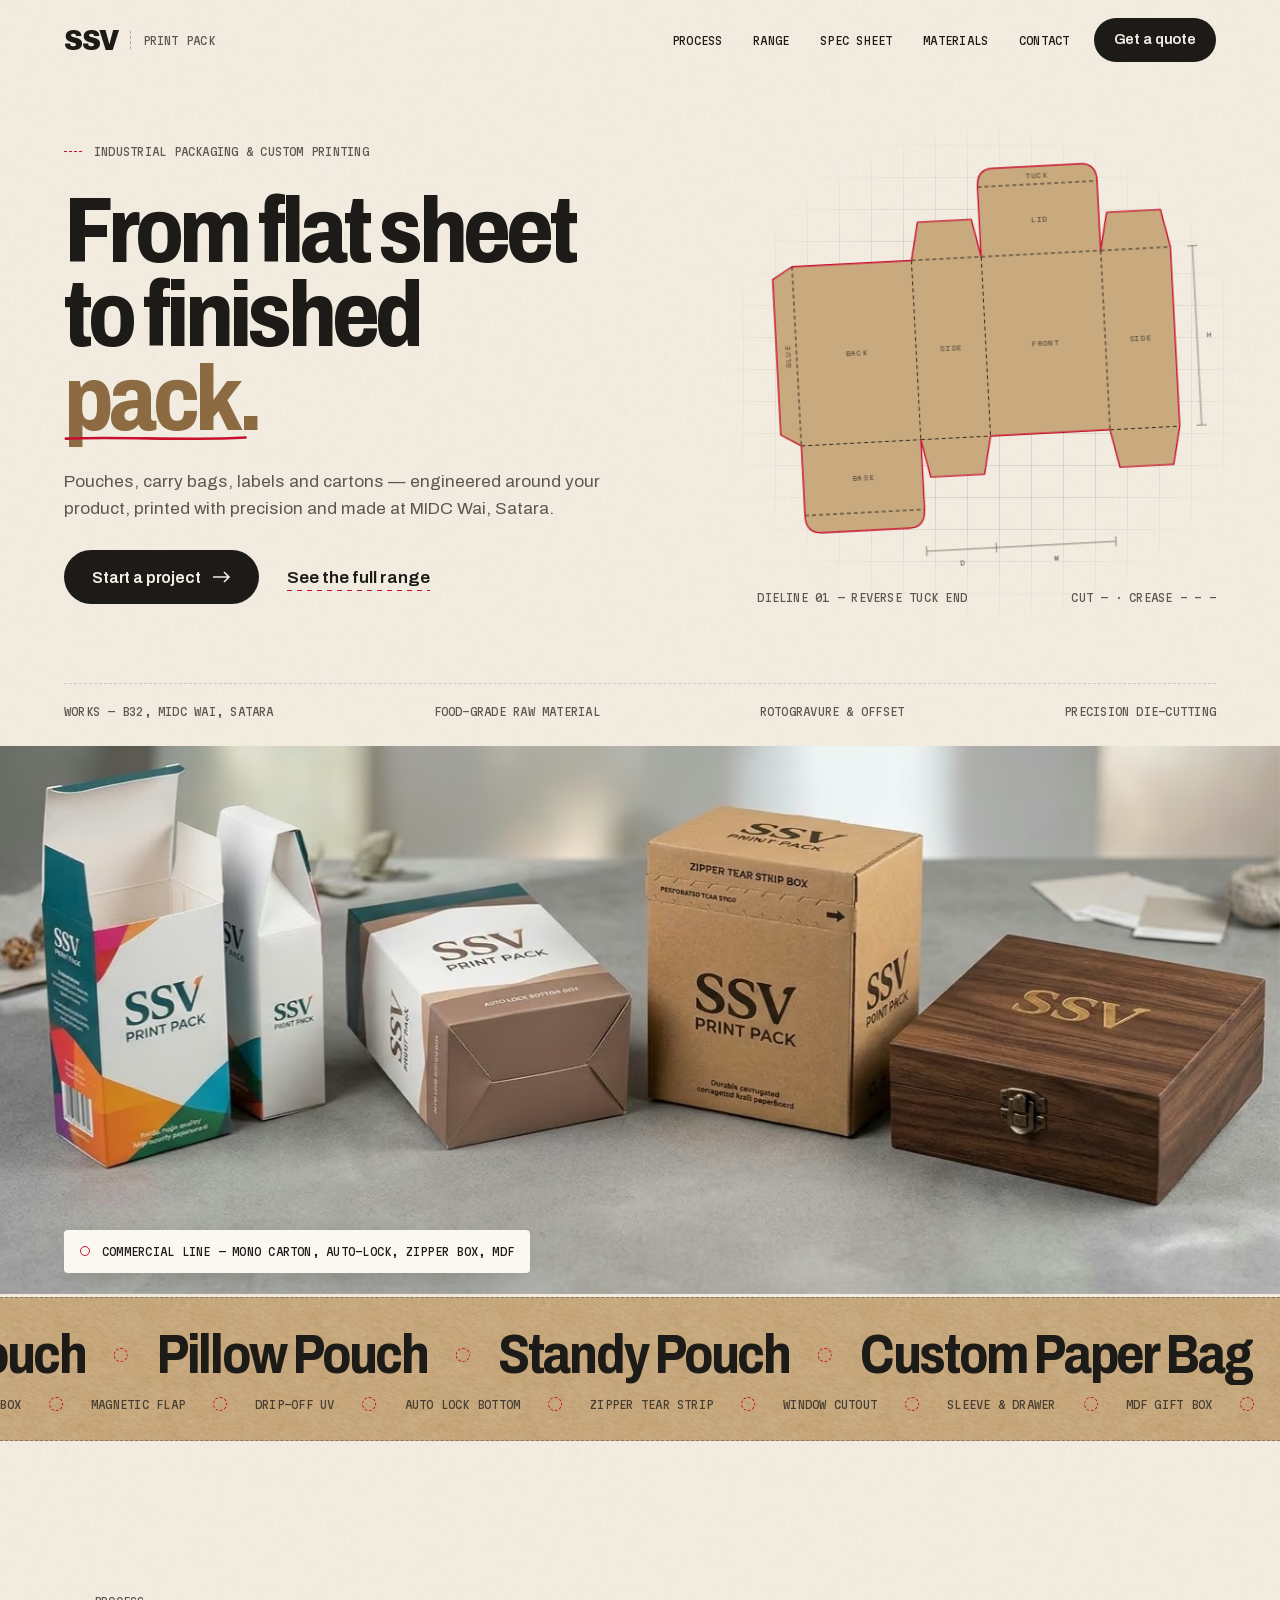
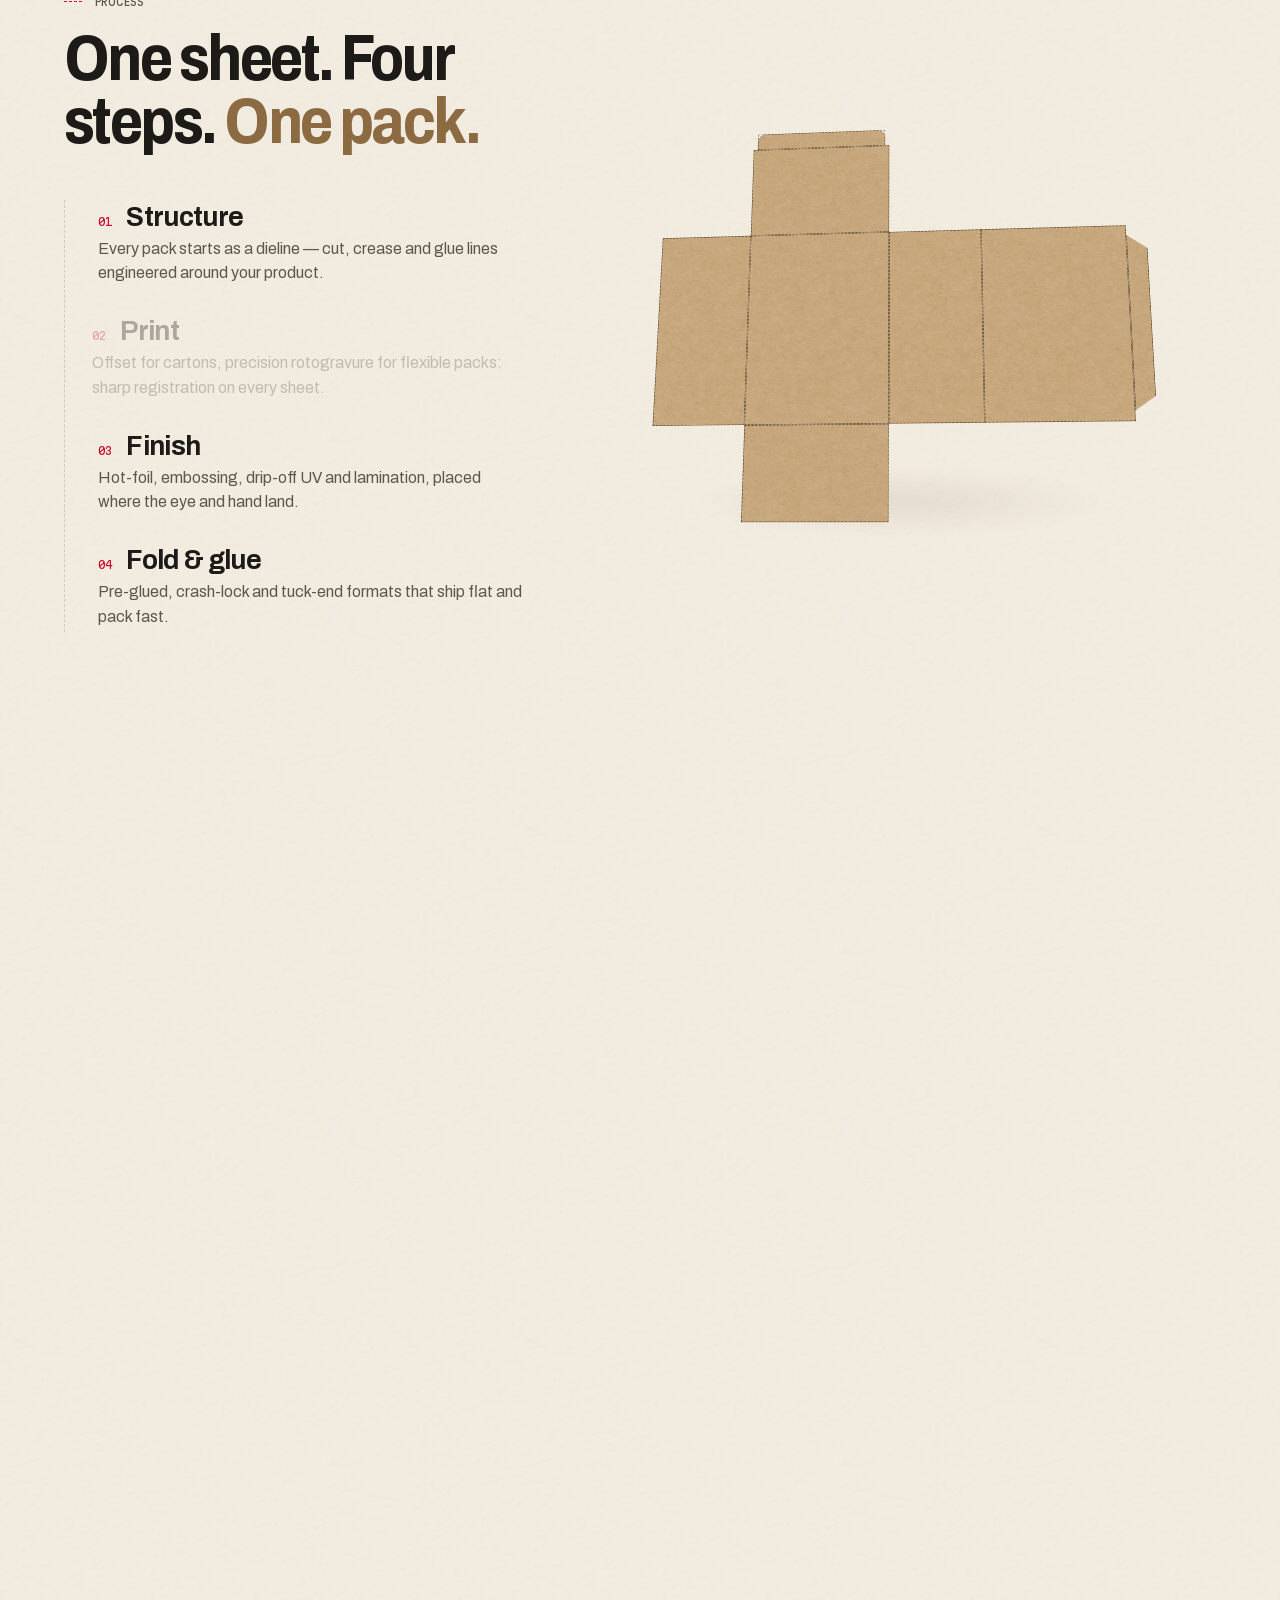
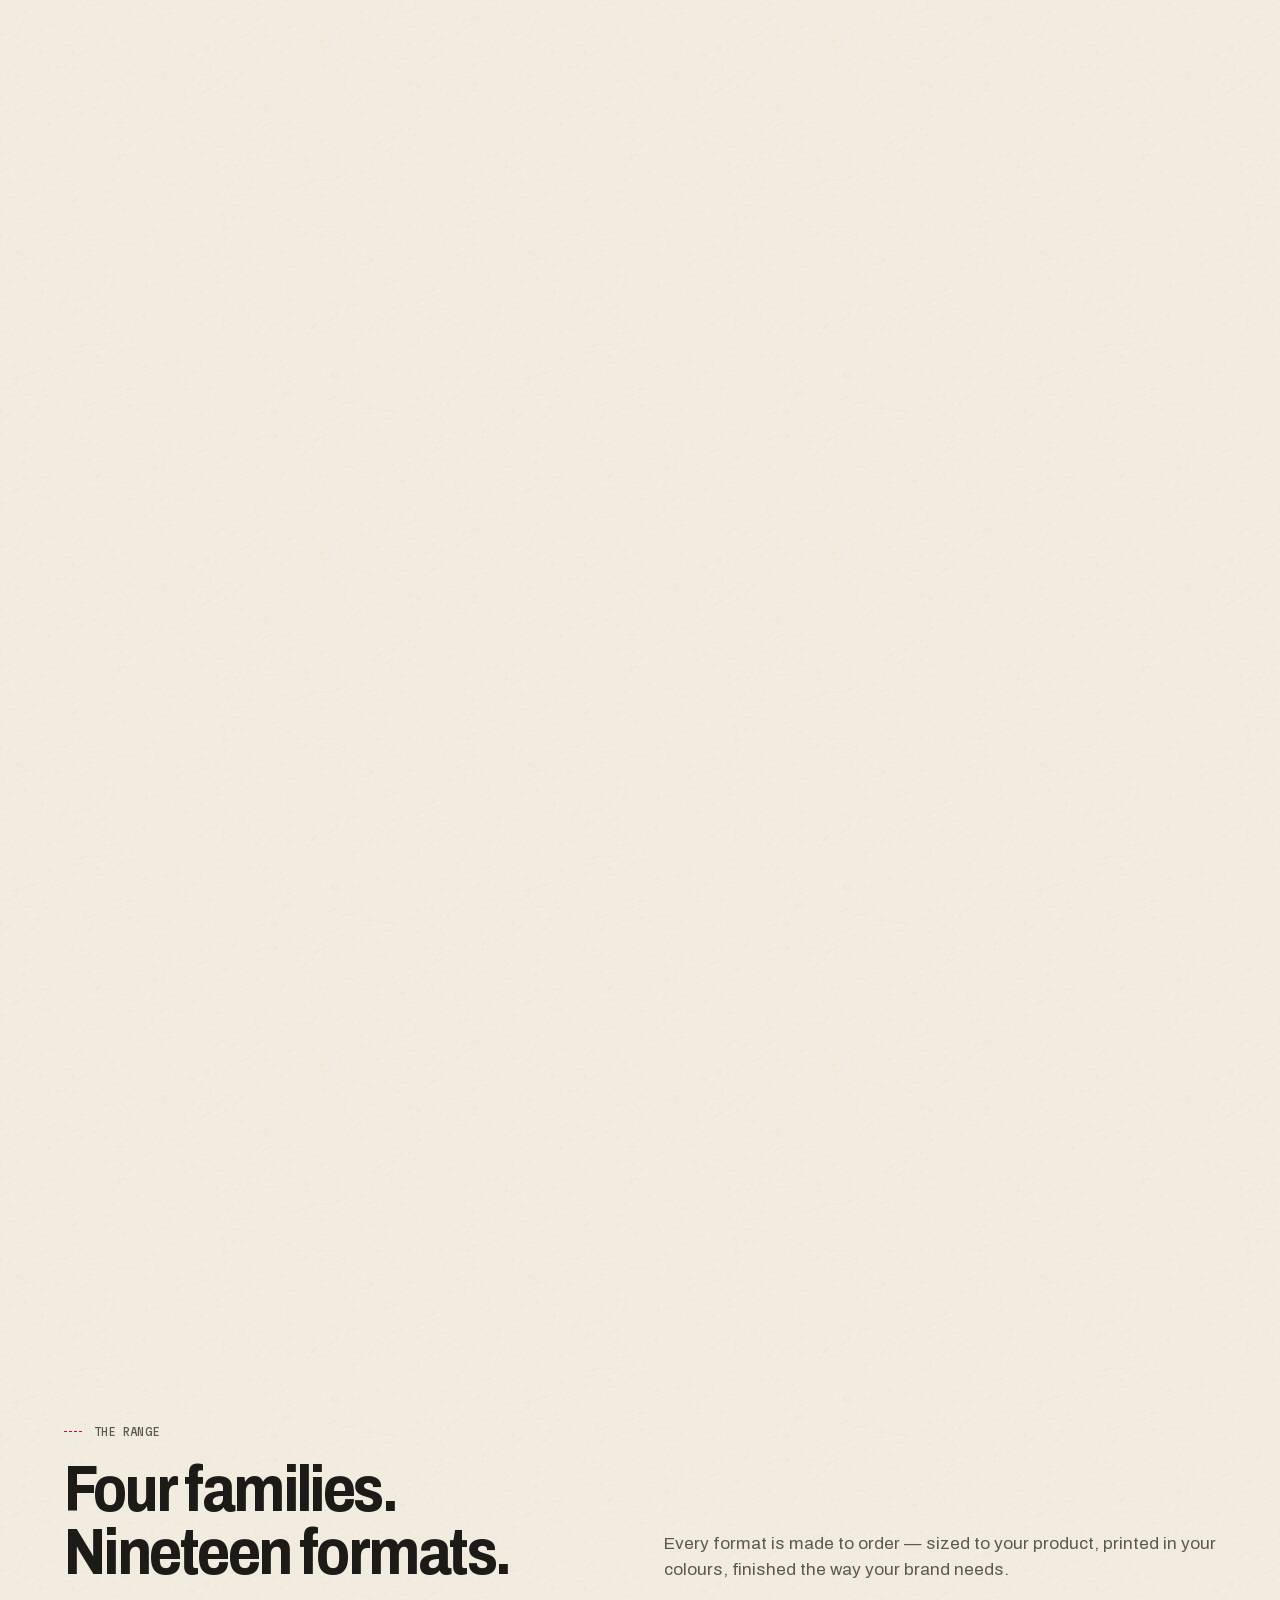
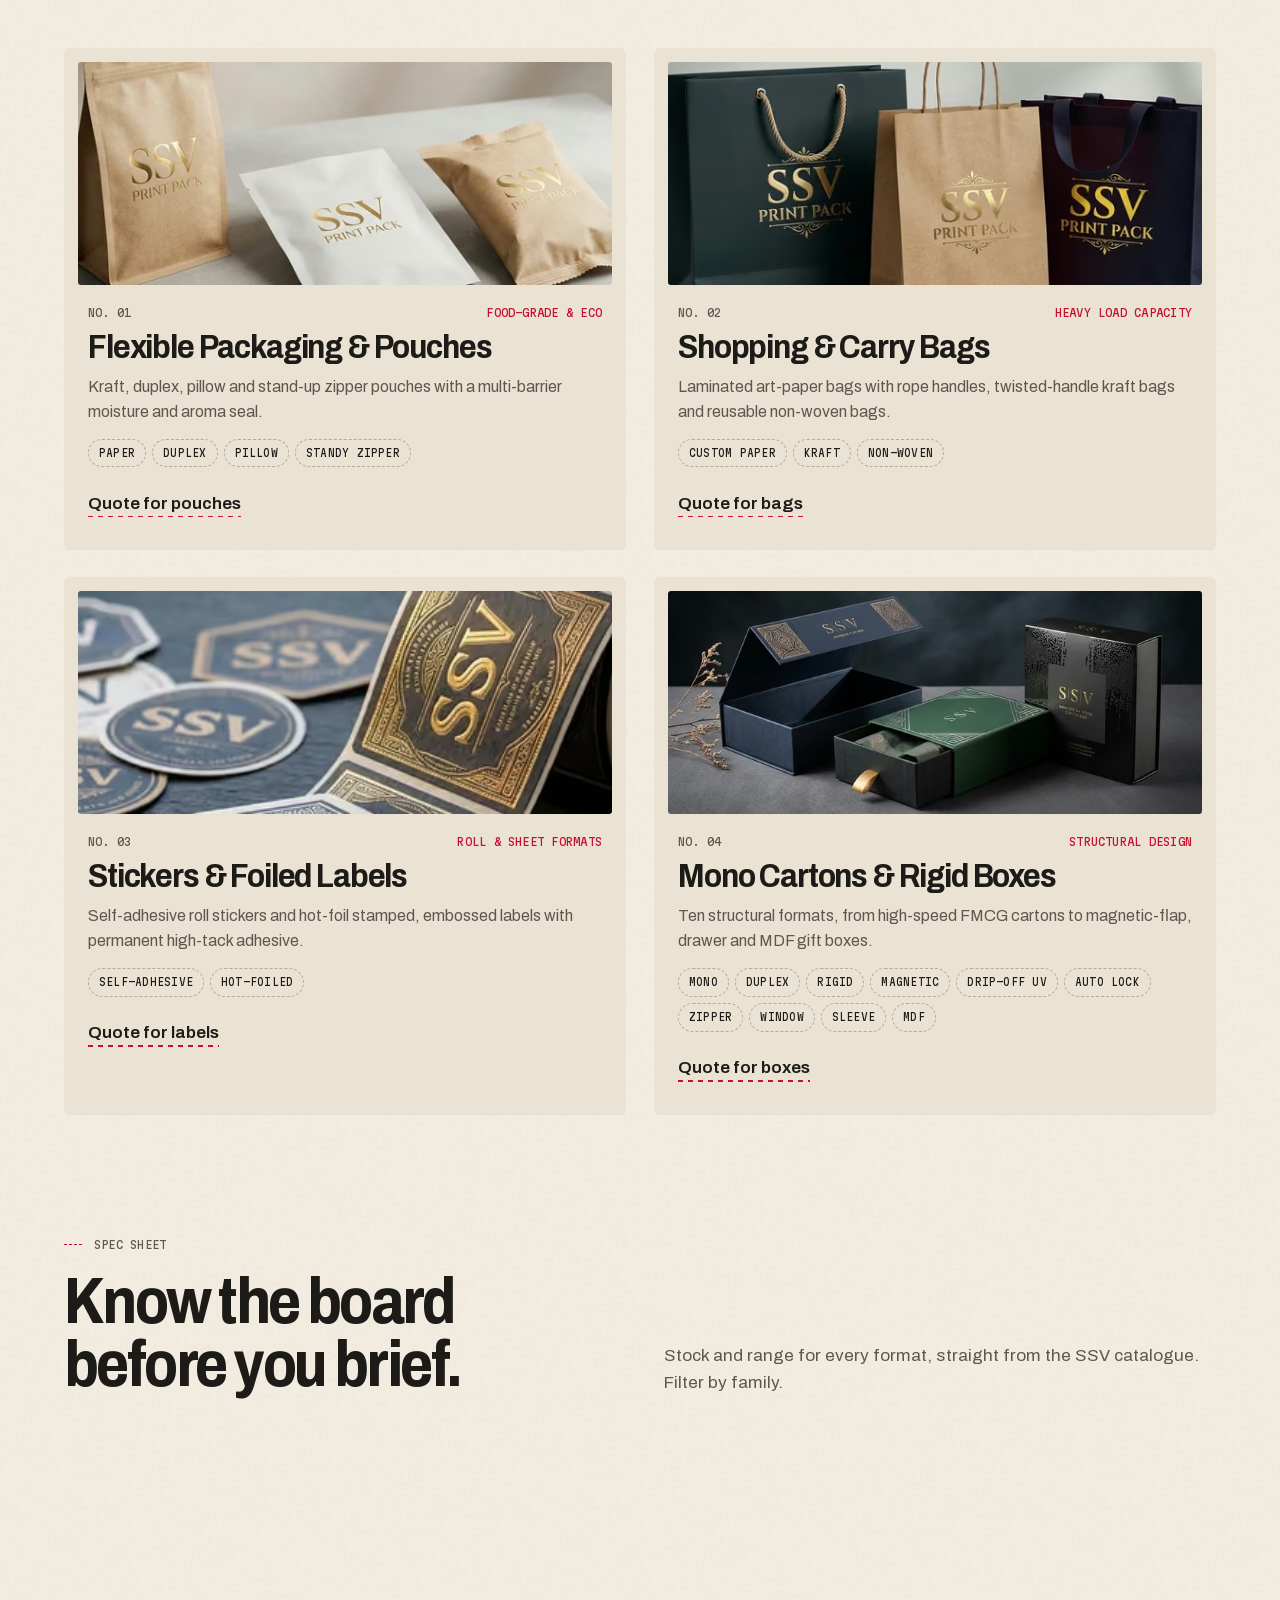
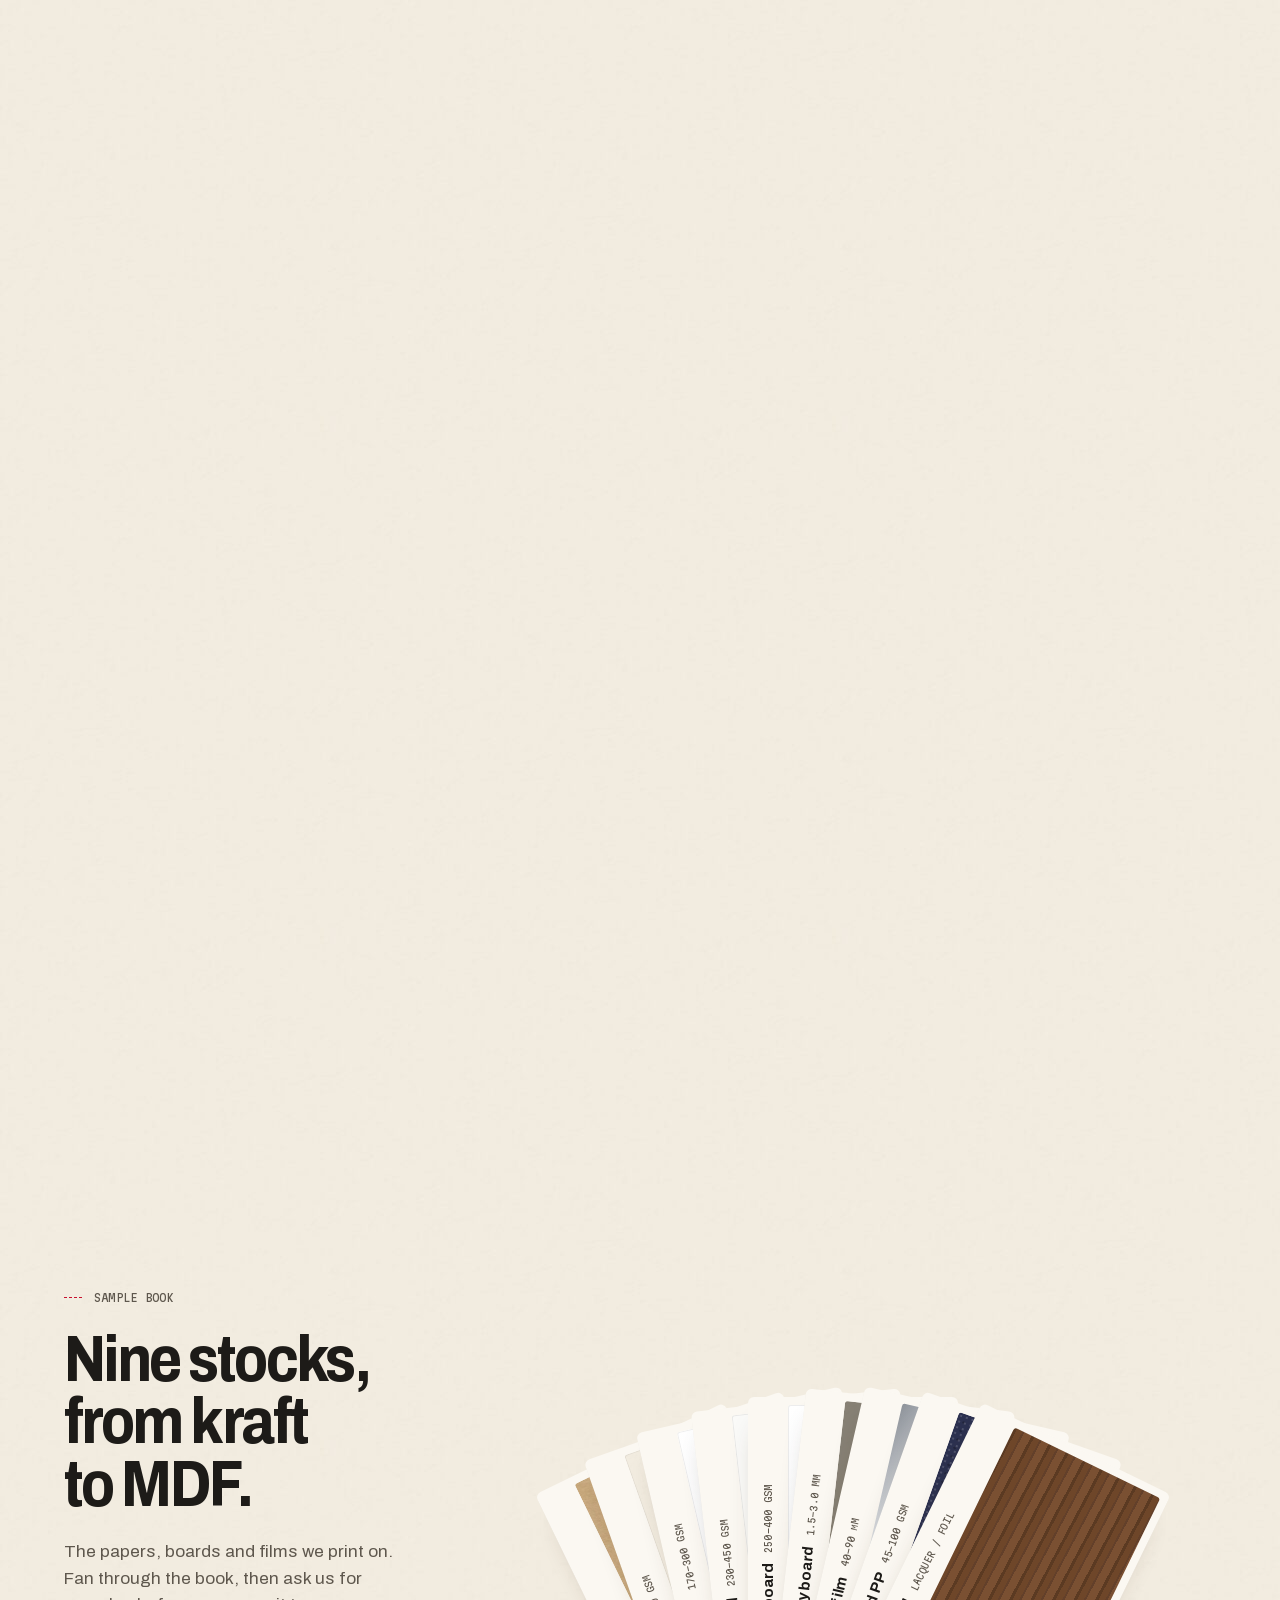
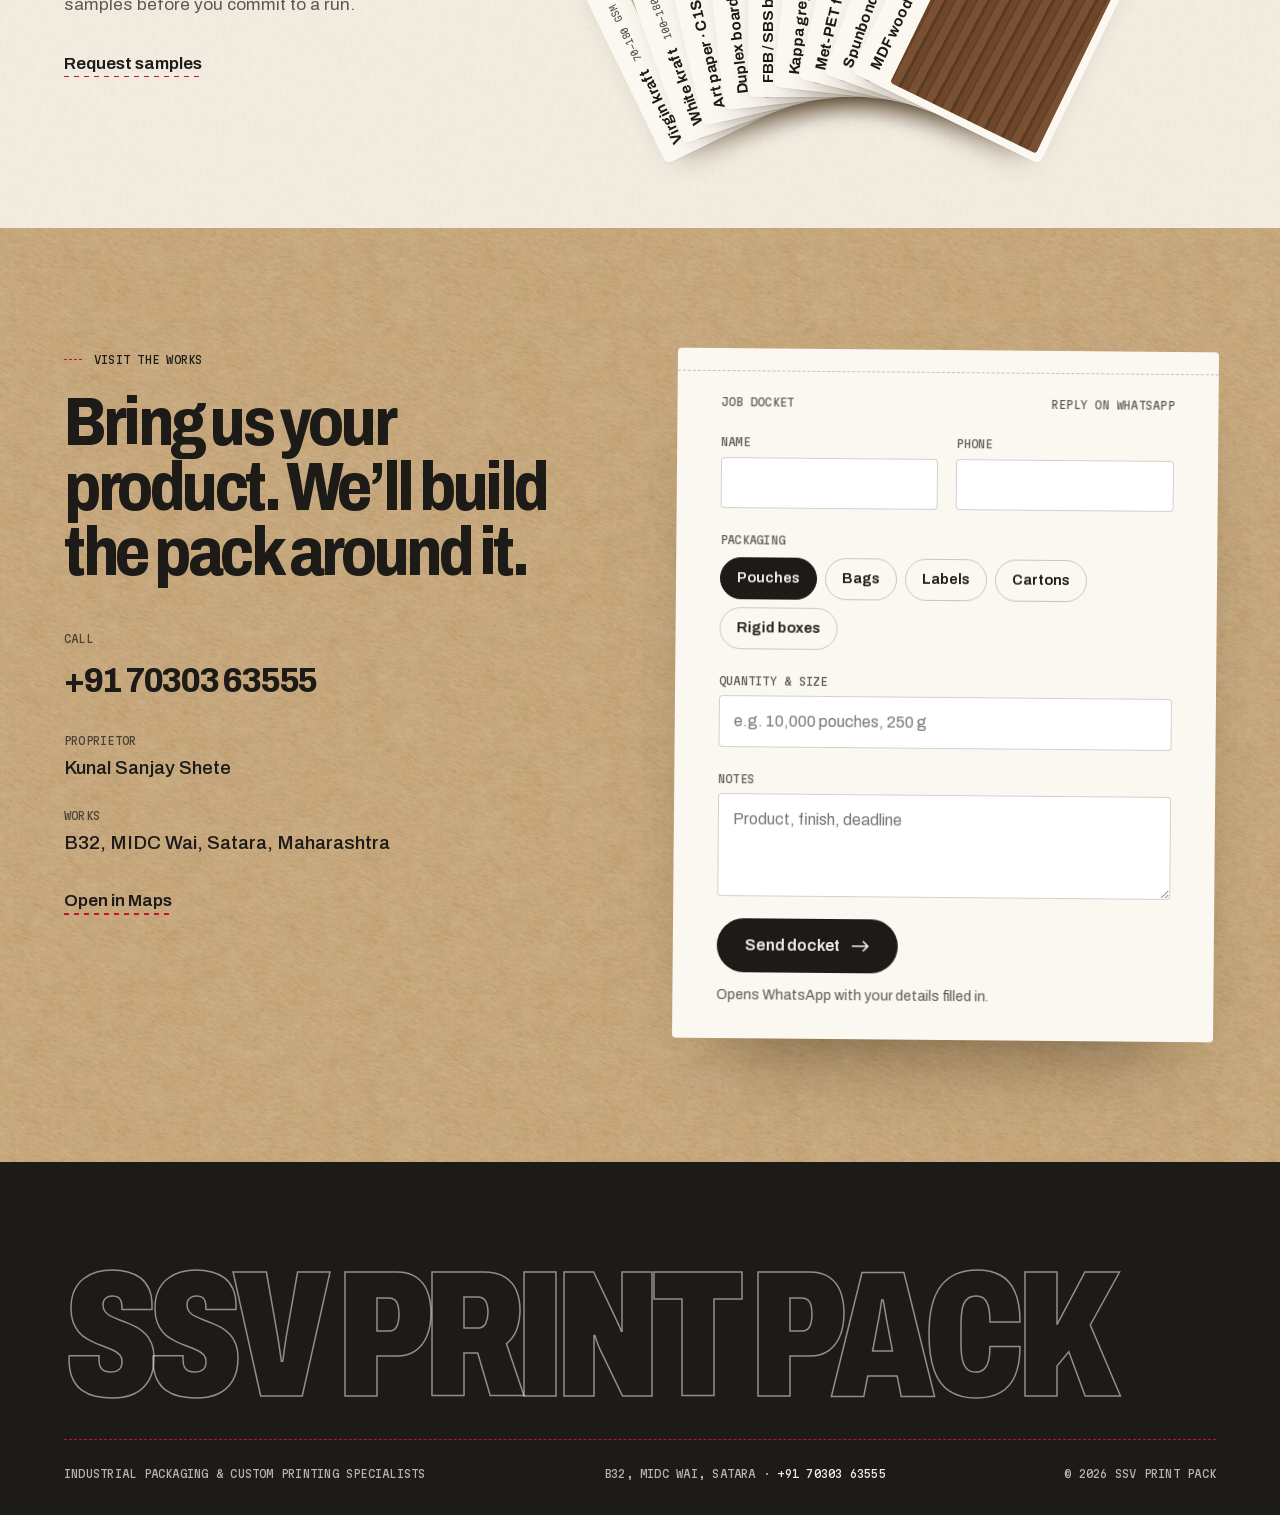
==== index.html @ 129bfc9d "Build SSV Print Pack website (Kraft & Dieline direction) Static, dependency-light marketing site for" ====
<!doctype html>
<html lang="en" class="no-js">
<head>
  <meta charset="utf-8">
  <meta name="viewport" content="width=device-width, initial-scale=1, viewport-fit=cover">
  <title>SSV Print Pack — Custom Packaging &amp; Printing, MIDC Wai, Satara</title>
  <meta name="description" content="SSV Print Pack makes food-grade pouches, carry bags, foiled labels, mono cartons and rigid gift boxes at MIDC Wai, Satara, Maharashtra. Printed, foiled and die-cut to your brand.">
  <meta name="theme-color" content="#F3EEE4">

  <meta property="og:type" content="website">
  <meta property="og:title" content="SSV Print Pack — From flat sheet to finished pack">
  <meta property="og:description" content="Pouches, carry bags, labels and cartons, engineered around your product and made at MIDC Wai, Satara.">
  <!-- Replace with an absolute URL (https://your-domain/og-image.jpg) once the site has a domain. -->
  <meta property="og:image" content="og-image.jpg">
  <meta name="twitter:card" content="summary_large_image">

  <link rel="icon" href="favicon.svg" type="image/svg+xml">
  <link rel="preload" href="assets/fonts/archivo-latin.woff2" as="font" type="font/woff2" crossorigin>
  <link rel="preload" href="assets/fonts/martian-mono-latin.woff2" as="font" type="font/woff2" crossorigin>
  <link rel="stylesheet" href="assets/css/site.css">

  <script>
    (function () {
      var h = document.documentElement;
      h.classList.remove('no-js');
      h.classList.add('js');
      if (!window.matchMedia('(prefers-reduced-motion: reduce)').matches) h.classList.add('motion');
      // Never leave the intro hidden if fonts or scripts are slow.
      setTimeout(function () { h.classList.add('is-ready'); }, 2500);
    })();
  </script>
  <script src="assets/vendor/lenis.min.js" defer></script>
  <script src="assets/js/site.js" defer></script>

  <script type="application/ld+json">
  {
    "@context": "https://schema.org",
    "@type": "LocalBusiness",
    "name": "SSV Print Pack",
    "description": "Industrial packaging and custom printing: pouches, carry bags, labels, mono cartons and rigid boxes.",
    "telephone": "+91-7030363555",
    "address": {
      "@type": "PostalAddress",
      "streetAddress": "B32, MIDC",
      "addressLocality": "Wai",
      "addressRegion": "Maharashtra",
      "addressCountry": "IN"
    },
    "image": "og-image.jpg"
  }
  </script>
</head>
<body>
  <a class="skip" href="#main">Skip to content</a>
  <div class="progress" aria-hidden="true"></div>

  <header class="head" data-head>
    <a class="brand" href="#top" aria-label="SSV Print Pack, back to top">
      <span class="brand-ssv">SSV</span>
      <span class="brand-pp mono">Print Pack</span>
    </a>
    <nav class="nav mono" aria-label="Primary">
      <a href="#process">Process</a>
      <a href="#range">Range</a>
      <a href="#specs">Spec sheet</a>
      <a href="#materials">Materials</a>
      <a href="#contact">Contact</a>
    </nav>
    <a class="btn btn-ink btn-sm head-cta" href="#contact" data-magnet>Get a quote</a>
    <button class="menu-btn" type="button" aria-expanded="false" aria-controls="menu" data-menu-toggle>
      <span class="sr-only" data-menu-label>Open menu</span><i></i><i></i>
    </button>
  </header>

  <div class="menu" id="menu" data-menu hidden>
    <nav class="menu-nav" aria-label="Mobile">
      <a href="#process"><span class="mono">01</span>Process</a>
      <a href="#range"><span class="mono">02</span>Range</a>
      <a href="#specs"><span class="mono">03</span>Spec sheet</a>
      <a href="#materials"><span class="mono">04</span>Materials</a>
      <a href="#contact"><span class="mono">05</span>Contact</a>
    </nav>
    <div class="menu-foot mono">
      <a href="tel:+917030363555">+91 70303 63555</a>
      <span>B32, MIDC Wai, Satara</span>
    </div>
  </div>

  <main id="main">
    <!-- Hero -->
    <section class="hero" id="top">
      <div class="wrap">
        <div class="hero-grid">
          <div class="hero-copy">
            <p class="eyebrow mono"><span class="type">Industrial packaging &amp; custom printing</span></p>
            <h1 class="h1">
              <span class="line"><span>From flat sheet</span></span>
              <span class="line"><span>to finished</span></span>
              <span class="line"><span class="pack">pack.<svg viewBox="0 0 100 10" preserveAspectRatio="none" aria-hidden="true" focusable="false"><path d="M1 5 C 30 3, 70 7, 99 4" vector-effect="non-scaling-stroke"></path></svg></span></span>
            </h1>
            <p class="lead intro" style="--delay: 1.05s">Pouches, carry bags, labels and cartons — engineered around your product, printed with precision and made at MIDC Wai, Satara.</p>
            <div class="hero-cta intro" style="--delay: 1.2s">
              <a class="btn btn-ink" href="#contact" data-magnet>Start a project
                <svg width="18" height="12" viewBox="0 0 18 12" fill="none" aria-hidden="true" focusable="false"><path d="M0 6h16M11 1l5 5-5 5" stroke="currentColor" stroke-width="1.6"></path></svg>
              </a>
              <a class="cut" href="#range">See the full range</a>
            </div>
          </div>

          <figure class="net-wrap" data-tilt>
            <div class="net-mat" aria-hidden="true"></div>
            <svg class="net" viewBox="-16 -16 460 430" role="img" aria-labelledby="net-title">
              <title id="net-title">Die-line of a reverse tuck-end carton: red cut lines, dashed crease lines and labelled panels</title>
              <path class="fill" d="M24 100 L4 112 L4 268 L24 280 L24 350 Q24 368 40 368 L128 368 Q144 368 144 350 L144 280 L152 318 L206 318 L214 280 L334 280 L342 318 L396 318 L404 280 L404 100 L396 62 L342 62 L334 100 L334 30 Q334 12 318 12 L230 12 Q214 12 214 30 L214 100 L206 62 L152 62 L144 100 Z"></path>
              <rect class="hit" x="24" y="100" width="120" height="180"></rect>
              <rect class="hit" x="144" y="100" width="70" height="180"></rect>
              <rect class="hit" x="214" y="100" width="120" height="180"></rect>
              <rect class="hit" x="334" y="100" width="70" height="180"></rect>
              <rect class="hit" x="214" y="30" width="120" height="70"></rect>
              <rect class="hit" x="24" y="280" width="120" height="70"></rect>
              <path class="crease" style="--delay: .95s" d="M24 100 V280 M144 100 V280 M214 100 V280 M334 100 V280"></path>
              <path class="crease" style="--delay: 1.1s" d="M24 280 H144 M144 280 H214 M334 280 H404 M144 100 H214 M214 100 H334 M334 100 H404"></path>
              <path class="crease" style="--delay: 1.25s" d="M24 350 H144 M214 30 H334"></path>
              <path class="cutl" pathLength="1" d="M24 100 L4 112 L4 268 L24 280 L24 350 Q24 368 40 368 L128 368 Q144 368 144 350 L144 280 L152 318 L206 318 L214 280 L334 280 L342 318 L396 318 L404 280 L404 100 L396 62 L342 62 L334 100 L334 30 Q334 12 318 12 L230 12 Q214 12 214 30 L214 100 L206 62 L152 62 L144 100 Z"></path>
              <g class="labels" aria-hidden="true">
                <text x="14" y="194" text-anchor="middle" transform="rotate(-90 14 190)">GLUE</text>
                <text x="84" y="193" text-anchor="middle">BACK</text>
                <text x="179" y="193" text-anchor="middle">SIDE</text>
                <text x="274" y="193" text-anchor="middle">FRONT</text>
                <text x="369" y="193" text-anchor="middle">SIDE</text>
                <text x="274" y="68" text-anchor="middle">LID</text>
                <text x="274" y="24" text-anchor="middle">TUCK</text>
                <text x="84" y="318" text-anchor="middle">BASE</text>
                <path class="dim" d="M214 392 H334 M214 387 V397 M334 387 V397 M144 392 H214 M144 387 V397 M426 100 V280 M421 100 H431 M421 280 H431"></path>
                <text class="dimt" x="274" y="408" text-anchor="middle">W</text>
                <text class="dimt" x="179" y="408" text-anchor="middle">D</text>
                <text class="dimt" x="438" y="193" text-anchor="middle">H</text>
              </g>
            </svg>
            <figcaption class="net-cap mono intro" style="--delay: 1.6s"><span>Dieline 01 — reverse tuck end</span><span>Cut — · Crease - - -</span></figcaption>
          </figure>
        </div>

        <ul class="strip mono intro" style="--delay: 1.7s" aria-label="At a glance">
          <li>Works — B32, MIDC Wai, Satara</li>
          <li>Food-grade raw material</li>
          <li>Rotogravure &amp; offset</li>
          <li>Precision die-cutting</li>
        </ul>
      </div>
    </section>

    <!-- Photo band -->
    <div class="band" data-r="sheet">
      <div class="band-par" data-par="0.1">
        <picture>
          <source type="image/avif" srcset="assets/img/commercial-800.avif 800w, assets/img/commercial-1376.avif 1376w" sizes="100vw">
          <source type="image/webp" srcset="assets/img/commercial-800.webp 800w, assets/img/commercial-1376.webp 1376w" sizes="100vw">
          <img src="assets/img/commercial-1376.jpg" srcset="assets/img/commercial-800.jpg 800w, assets/img/commercial-1376.jpg 1376w" sizes="100vw" width="1376" height="694" loading="lazy" decoding="async" alt="SSV mono cartons, an auto-lock bottom box, a zipper tear-strip mailer and a walnut-finish MDF gift box on a stone table">
        </picture>
      </div>
      <p class="band-tag mono"><i aria-hidden="true"></i>Commercial line — mono carton, auto-lock, zipper box, MDF</p>
    </div>

    <!-- Marquee -->
    <div class="marq" data-scrub aria-hidden="true">
      <div class="marq-row marq-a">
        <span>Paper Pouch</span><i></i><span>Duplex Pouch</span><i></i><span>Pillow Pouch</span><i></i><span>Standy Pouch</span><i></i><span>Custom Paper Bag</span><i></i><span>Craft Paper Bag</span><i></i><span>Non Woven Bag</span><i></i><span>Hot Foiled Sticker</span><i></i><span>Paper Pouch</span><i></i><span>Duplex Pouch</span><i></i><span>Pillow Pouch</span>
      </div>
      <div class="marq-row marq-b mono">
        <span>Mono carton</span><i></i><span>Duplex box</span><i></i><span>Rigid box</span><i></i><span>Magnetic flap</span><i></i><span>Drip-off UV</span><i></i><span>Auto lock bottom</span><i></i><span>Zipper tear strip</span><i></i><span>Window cutout</span><i></i><span>Sleeve &amp; drawer</span><i></i><span>MDF gift box</span><i></i><span>Mono carton</span><i></i><span>Duplex box</span><i></i><span>Rigid box</span><i></i><span>Magnetic flap</span><i></i><span>Drip-off UV</span>
      </div>
    </div>

    <!-- Process: scroll-to-fold -->
    <section class="fold" id="process" data-fold aria-labelledby="process-title">
      <div class="fold-stick">
        <div class="wrap fold-grid">
          <div class="fold-copy">
            <p class="eyebrow mono">Process</p>
            <h2 class="h2" id="process-title">One sheet. Four steps. <span class="kraft-text">One pack.</span></h2>
            <div class="steps-wrap">
              <div class="rail" aria-hidden="true"><i></i></div>
              <ol class="steps">
                <li class="step"><b><span class="mono">01</span>Structure</b><p>Every pack starts as a dieline — cut, crease and glue lines engineered around your product.</p></li>
                <li class="step"><b><span class="mono">02</span>Print</b><p>Offset for cartons, precision rotogravure for flexible packs: sharp registration on every sheet.</p></li>
                <li class="step"><b><span class="mono">03</span>Finish</b><p>Hot-foil, embossing, drip-off UV and lamination, placed where the eye and hand land.</p></li>
                <li class="step"><b><span class="mono">04</span>Fold &amp; glue</b><p>Pre-glued, crash-lock and tuck-end formats that ship flat and pack fast.</p></li>
              </ol>
            </div>
          </div>
          <div class="stage" aria-hidden="true">
            <div class="floor"></div>
            <div class="cam">
              <div class="face front">
                <div class="print">
                  <span class="print-ssv">SSV<em>SSV</em></span>
                  <span class="print-pp">PRINT PACK</span>
                </div>
                <div class="print-band"></div>
                <div class="face left">
                  <div class="print-side"><span>SSV PRINT PACK<br>B32 MIDC WAI</span><span>FOOD-GRADE<br>BOARD</span></div>
                </div>
                <div class="face right">
                  <div class="print-side"><span>MONO CARTON<br>FBB · 350 GSM</span><span class="bars"><i></i><i></i><i></i><i></i><i></i><i></i><i></i><i></i><i></i><i></i><i></i><i></i><i></i><i></i></span></div>
                  <div class="face back">
                    <div class="print-side print-side-back"><span>PRECISION PRINTING<br>&amp; CUSTOM PACKAGING</span><span>SATARA · MAHARASHTRA</span></div>
                    <div class="face glue"></div>
                  </div>
                </div>
                <div class="face top">
                  <div class="print"><span class="print-lid">SSV</span></div>
                  <div class="face tuck"></div>
                </div>
                <div class="face bottom"></div>
              </div>
            </div>
          </div>
        </div>
      </div>
    </section>

    <!-- Range -->
    <section class="sec" id="range" aria-labelledby="range-title">
      <div class="wrap">
        <header class="sec-head" data-r>
          <div>
            <p class="eyebrow mono">The range</p>
            <h2 class="h2" id="range-title">Four families. Nineteen formats.</h2>
          </div>
          <p class="lead">Every format is made to order — sized to your product, printed in your colours, finished the way your brand needs.</p>
        </header>

        <div class="range">
          <div data-r>
            <article class="card">
              <div class="card-img">
                <picture>
                  <source type="image/avif" srcset="assets/img/pouches-720.avif 720w, assets/img/pouches-1376.avif 1376w" sizes="(max-width: 900px) 100vw, 640px">
                  <source type="image/webp" srcset="assets/img/pouches-720.webp 720w, assets/img/pouches-1376.webp 1376w" sizes="(max-width: 900px) 100vw, 640px">
                  <img src="assets/img/pouches-720.jpg" srcset="assets/img/pouches-720.jpg 720w, assets/img/pouches-1376.jpg 1376w" sizes="(max-width: 900px) 100vw, 640px" width="1376" height="450" loading="lazy" decoding="async" alt="Kraft stand-up pouch, white flat pouch and kraft pillow pouch, each foil-stamped SSV" style="object-position: 52% 60%">
                </picture>
              </div>
              <div class="card-body">
                <span class="mono muted">No. 01</span>
                <span class="mono tag">Food-grade &amp; eco</span>
                <h3>Flexible Packaging &amp; Pouches</h3>
                <p>Kraft, duplex, pillow and stand-up zipper pouches with a multi-barrier moisture and aroma seal.</p>
                <ul class="formats mono"><li>Paper</li><li>Duplex</li><li>Pillow</li><li>Standy zipper</li></ul>
                <a class="cut card-link" href="#contact" data-family="Pouches">Quote for pouches</a>
              </div>
            </article>
          </div>
          <div data-r style="--d: .1s">
            <article class="card">
              <div class="card-img">
                <picture>
                  <source type="image/avif" srcset="assets/img/bags-720.avif 720w, assets/img/bags-1376.avif 1376w" sizes="(max-width: 900px) 100vw, 640px">
                  <source type="image/webp" srcset="assets/img/bags-720.webp 720w, assets/img/bags-1376.webp 1376w" sizes="(max-width: 900px) 100vw, 640px">
                  <img src="assets/img/bags-720.jpg" srcset="assets/img/bags-720.jpg 720w, assets/img/bags-1376.jpg 1376w" sizes="(max-width: 900px) 100vw, 640px" width="1376" height="450" loading="lazy" decoding="async" alt="Dark green rope-handle paper bag, kraft twisted-handle bag and maroon non-woven bag with gold SSV foil" style="object-position: 50% 40%">
                </picture>
              </div>
              <div class="card-body">
                <span class="mono muted">No. 02</span>
                <span class="mono tag">Heavy load capacity</span>
                <h3>Shopping &amp; Carry Bags</h3>
                <p>Laminated art-paper bags with rope handles, twisted-handle kraft bags and reusable non-woven bags.</p>
                <ul class="formats mono"><li>Custom paper</li><li>Kraft</li><li>Non-woven</li></ul>
                <a class="cut card-link" href="#contact" data-family="Bags">Quote for bags</a>
              </div>
            </article>
          </div>
          <div data-r>
            <article class="card">
              <div class="card-img">
                <picture>
                  <source type="image/avif" srcset="assets/img/labels-720.avif 720w, assets/img/labels-1376.avif 1376w" sizes="(max-width: 900px) 100vw, 640px">
                  <source type="image/webp" srcset="assets/img/labels-720.webp 720w, assets/img/labels-1376.webp 1376w" sizes="(max-width: 900px) 100vw, 640px">
                  <img src="assets/img/labels-720.jpg" srcset="assets/img/labels-720.jpg 720w, assets/img/labels-1376.jpg 1376w" sizes="(max-width: 900px) 100vw, 640px" width="1376" height="294" loading="lazy" decoding="async" alt="Navy and kraft die-cut SSV stickers beside a roll of gold hot-foiled labels" style="object-position: 58% 50%">
                </picture>
              </div>
              <div class="card-body">
                <span class="mono muted">No. 03</span>
                <span class="mono tag">Roll &amp; sheet formats</span>
                <h3>Stickers &amp; Foiled Labels</h3>
                <p>Self-adhesive roll stickers and hot-foil stamped, embossed labels with permanent high-tack adhesive.</p>
                <ul class="formats mono"><li>Self-adhesive</li><li>Hot-foiled</li></ul>
                <a class="cut card-link" href="#contact" data-family="Labels">Quote for labels</a>
              </div>
            </article>
          </div>
          <div data-r style="--d: .1s">
            <article class="card">
              <div class="card-img">
                <picture>
                  <source type="image/avif" srcset="assets/img/luxury-720.avif 720w, assets/img/luxury-1376.avif 1376w" sizes="(max-width: 900px) 100vw, 640px">
                  <source type="image/webp" srcset="assets/img/luxury-720.webp 720w, assets/img/luxury-1376.webp 1376w" sizes="(max-width: 900px) 100vw, 640px">
                  <img src="assets/img/luxury-720.jpg" srcset="assets/img/luxury-720.jpg 720w, assets/img/luxury-1376.jpg 1376w" sizes="(max-width: 900px) 100vw, 640px" width="1376" height="694" loading="lazy" decoding="async" alt="Navy magnetic-flap box, green sleeve-and-drawer box and black drip-off UV carton" style="object-position: 50% 62%">
                </picture>
              </div>
              <div class="card-body">
                <span class="mono muted">No. 04</span>
                <span class="mono tag">Structural design</span>
                <h3>Mono Cartons &amp; Rigid Boxes</h3>
                <p>Ten structural formats, from high-speed FMCG cartons to magnetic-flap, drawer and MDF gift boxes.</p>
                <ul class="formats mono"><li>Mono</li><li>Duplex</li><li>Rigid</li><li>Magnetic</li><li>Drip-off UV</li><li>Auto lock</li><li>Zipper</li><li>Window</li><li>Sleeve</li><li>MDF</li></ul>
                <a class="cut card-link" href="#contact" data-family="Cartons">Quote for boxes</a>
              </div>
            </article>
          </div>
        </div>
      </div>
    </section>

    <!-- Spec sheet -->
    <section class="sec sec-tight" id="specs" aria-labelledby="specs-title">
      <div class="wrap">
        <header class="sec-head" data-r>
          <div>
            <p class="eyebrow mono">Spec sheet</p>
            <h2 class="h2" id="specs-title">Know the board before you brief.</h2>
          </div>
          <p class="lead">Stock and range for every format, straight from the SSV catalogue. Filter by family.</p>
        </header>

        <div class="sheet" data-r="sheet">
          <div class="filters" role="group" aria-label="Filter by product family">
            <button class="filter" type="button" data-filter="all" aria-pressed="true">All<span class="mono">19</span></button>
            <button class="filter" type="button" data-filter="pouches" aria-pressed="false">Pouches<span class="mono">4</span></button>
            <button class="filter" type="button" data-filter="bags" aria-pressed="false">Bags<span class="mono">3</span></button>
            <button class="filter" type="button" data-filter="labels" aria-pressed="false">Labels<span class="mono">2</span></button>
            <button class="filter" type="button" data-filter="boxes" aria-pressed="false">Boxes<span class="mono">10</span></button>
          </div>
          <p class="sr-only" aria-live="polite" data-filter-status></p>
          <div class="table-wrap">
            <table class="spec" data-spec>
              <caption class="sr-only">SSV Print Pack formats with stock and range</caption>
              <thead class="mono">
                <tr><th scope="col">No.</th><th scope="col">Product</th><th scope="col" class="col-stock">Stock</th><th scope="col">Range</th><th scope="col" class="col-tag">Note</th></tr>
              </thead>
              <tbody>
                <tr data-fam="pouches"><td class="no mono">01</td><th scope="row">Paper Pouch</th><td class="col-stock">Kraft / virgin paper</td><td class="rg mono">70–120 GSM</td><td class="col-tag"><span class="tg mono">Eco kraft</span></td></tr>
                <tr data-fam="pouches"><td class="no mono">02</td><th scope="row">Duplex Paper Pouch</th><td class="col-stock">Duplex board + poly film</td><td class="rg mono">230–350 GSM</td><td class="col-tag"><span class="tg mono">Rigid wall</span></td></tr>
                <tr data-fam="pouches"><td class="no mono">03</td><th scope="row">Pillow Pouch</th><td class="col-stock">Multi-layer Met-PET foil</td><td class="rg mono">40–90 µm</td><td class="col-tag"><span class="tg mono">High-speed</span></td></tr>
                <tr data-fam="pouches"><td class="no mono">04</td><th scope="row">Standy Pouch</th><td class="col-stock">Gusset base, reclosable zip</td><td class="rg mono">Zip lock</td><td class="col-tag"><span class="tg mono">Hermetic</span></td></tr>
                <tr data-fam="bags"><td class="no mono">05</td><th scope="row">Custom Paper Bag</th><td class="col-stock">Art paper / C1S board</td><td class="rg mono">170–300 GSM</td><td class="col-tag"><span class="tg mono">Luxury retail</span></td></tr>
                <tr data-fam="bags"><td class="no mono">06</td><th scope="row">Craft Paper Bag</th><td class="col-stock">Virgin brown / white kraft</td><td class="rg mono">100–180 GSM</td><td class="col-tag"><span class="tg mono">Biodegradable</span></td></tr>
                <tr data-fam="bags"><td class="no mono">07</td><th scope="row">Non Woven Bag</th><td class="col-stock">Spunbond polypropylene</td><td class="rg mono">45–100 GSM</td><td class="col-tag"><span class="tg mono">Reusable</span></td></tr>
                <tr data-fam="labels"><td class="no mono">08</td><th scope="row">Self-Adhesive Stickers</th><td class="col-stock">Chromo / vinyl / clear BOPP</td><td class="rg mono">Roll &amp; sheet</td><td class="col-tag"><span class="tg mono">Waterproof</span></td></tr>
                <tr data-fam="labels"><td class="no mono">09</td><th scope="row">Hot Foiled Sticker</th><td class="col-stock">Metallic hot-foil + embossing</td><td class="rg mono">Roll &amp; sheet</td><td class="col-tag"><span class="tg mono">Metallic</span></td></tr>
                <tr data-fam="boxes"><td class="no mono">10</td><th scope="row">Mono Carton Box</th><td class="col-stock">Virgin FBB / SBS board</td><td class="rg mono">250–400 GSM</td><td class="col-tag"><span class="tg mono">High-end FMCG</span></td></tr>
                <tr data-fam="boxes"><td class="no mono">11</td><th scope="row">Duplex Box</th><td class="col-stock">Duplex grey / white back</td><td class="rg mono">230–450 GSM</td><td class="col-tag"><span class="tg mono">Cost-effective</span></td></tr>
                <tr data-fam="boxes"><td class="no mono">12</td><th scope="row">Rigid Box</th><td class="col-stock">Kappa grey board core</td><td class="rg mono">1.5–3.0 mm</td><td class="col-tag"><span class="tg mono">Premium gift</span></td></tr>
                <tr data-fam="boxes"><td class="no mono">13</td><th scope="row">Magnetic Flap Box</th><td class="col-stock">Hidden neodymium lock</td><td class="rg mono">Book-style</td><td class="col-tag"><span class="tg mono">Hidden magnet</span></td></tr>
                <tr data-fam="boxes"><td class="no mono">14</td><th scope="row">Drip-Off UV Box</th><td class="col-stock">Inline drip-off / hybrid UV</td><td class="rg mono">Single run</td><td class="col-tag"><span class="tg mono">Dual texture</span></td></tr>
                <tr data-fam="boxes"><td class="no mono">15</td><th scope="row">Auto Lock Bottom Box</th><td class="col-stock">Pre-glued fold-flat</td><td class="rg mono">Crash lock</td><td class="col-tag"><span class="tg mono">Fast packing</span></td></tr>
                <tr data-fam="boxes"><td class="no mono">16</td><th scope="row">Zipper Box</th><td class="col-stock">Corrugated E/F flute + tear-tape</td><td class="rg mono">Mailer</td><td class="col-tag"><span class="tg mono">Tamper-proof</span></td></tr>
                <tr data-fam="boxes"><td class="no mono">17</td><th scope="row">Window Cutout Box</th><td class="col-stock">Clear PET / PVC window patch</td><td class="rg mono">Food-grade</td><td class="col-tag"><span class="tg mono">Display</span></td></tr>
                <tr data-fam="boxes"><td class="no mono">18</td><th scope="row">Sleeve &amp; Drawer Box</th><td class="col-stock">Sliding tray + foam insert</td><td class="rg mono">Ribbon pull</td><td class="col-tag"><span class="tg mono">Matchbox</span></td></tr>
                <tr data-fam="boxes"><td class="no mono">19</td><th scope="row">MDF Gift Box</th><td class="col-stock">MDF wood, lacquer / foil</td><td class="rg mono">Brass lock</td><td class="col-tag"><span class="tg mono">Heritage</span></td></tr>
              </tbody>
            </table>
          </div>
        </div>
      </div>
    </section>

    <!-- Sample book -->
    <section class="sec sec-tight" id="materials" aria-labelledby="materials-title">
      <div class="wrap book-grid">
        <div class="book-copy" data-r>
          <p class="eyebrow mono">Sample book</p>
          <h2 class="h2" id="materials-title">Nine stocks, from kraft to MDF.</h2>
          <p class="lead">The papers, boards and films we print on. Fan through the book, then ask us for samples before you commit to a run.</p>
          <a class="cut" href="#contact">Request samples</a>
        </div>
        <div class="fan" data-r data-fan>
          <div class="sw" style="--i: 0"><div class="sw-face m-kraft"></div><div class="sw-meta"><b>Virgin kraft</b><span class="mono">70–180 GSM</span></div></div>
          <div class="sw" style="--i: 1"><div class="sw-face m-white"></div><div class="sw-meta"><b>White kraft</b><span class="mono">100–180 GSM</span></div></div>
          <div class="sw" style="--i: 2"><div class="sw-face m-art"></div><div class="sw-meta"><b>Art paper · C1S</b><span class="mono">170–300 GSM</span></div></div>
          <div class="sw" style="--i: 3"><div class="sw-face m-duplex"></div><div class="sw-meta"><b>Duplex board</b><span class="mono">230–450 GSM</span></div></div>
          <div class="sw" style="--i: 4"><div class="sw-face m-fbb"></div><div class="sw-meta"><b>FBB / SBS board</b><span class="mono">250–400 GSM</span></div></div>
          <div class="sw" style="--i: 5"><div class="sw-face m-grey"></div><div class="sw-meta"><b>Kappa grey board</b><span class="mono">1.5–3.0 mm</span></div></div>
          <div class="sw" style="--i: 6"><div class="sw-face m-met"></div><div class="sw-meta"><b>Met-PET film</b><span class="mono">40–90 µm</span></div></div>
          <div class="sw" style="--i: 7"><div class="sw-face m-pp"></div><div class="sw-meta"><b>Spunbond PP</b><span class="mono">45–100 GSM</span></div></div>
          <div class="sw" style="--i: 8"><div class="sw-face m-mdf"></div><div class="sw-meta"><b>MDF wood</b><span class="mono">Lacquer / foil</span></div></div>
        </div>
      </div>
    </section>

    <!-- Contact -->
    <section class="sec contact" id="contact" aria-labelledby="contact-title">
      <div class="wrap contact-grid">
        <div class="contact-copy" data-r>
          <p class="eyebrow mono eyebrow-ink">Visit the works</p>
          <h2 class="contact-h" id="contact-title">Bring us your product. We’ll build the pack around it.</h2>
          <dl class="details">
            <div><dt class="mono">Call</dt><dd><a class="tel" href="tel:+917030363555">+91 70303 63555</a></dd></div>
            <div><dt class="mono">Proprietor</dt><dd>Kunal Sanjay Shete</dd></div>
            <div><dt class="mono">Works</dt><dd>B32, MIDC Wai, Satara, Maharashtra</dd></div>
          </dl>
          <a class="cut" href="https://maps.google.com/?q=MIDC+Wai+Satara+Maharashtra" target="_blank" rel="noopener">Open in Maps</a>
        </div>

        <form class="docket" data-r style="--d: .12s" data-quote novalidate aria-labelledby="docket-title">
          <div class="docket-head mono"><span id="docket-title">Job docket</span><span>Reply on WhatsApp</span></div>
          <div class="row2">
            <div class="field"><label class="mono" for="q-name">Name</label><input id="q-name" name="name" type="text" autocomplete="name" required></div>
            <div class="field"><label class="mono" for="q-phone">Phone</label><input id="q-phone" name="phone" type="tel" autocomplete="tel" inputmode="tel" required></div>
          </div>
          <fieldset class="field">
            <legend class="mono">Packaging</legend>
            <div class="radios">
              <label class="radio"><input type="radio" name="family" value="Pouches" checked>Pouches</label>
              <label class="radio"><input type="radio" name="family" value="Bags">Bags</label>
              <label class="radio"><input type="radio" name="family" value="Labels">Labels</label>
              <label class="radio"><input type="radio" name="family" value="Cartons">Cartons</label>
              <label class="radio"><input type="radio" name="family" value="Rigid boxes">Rigid boxes</label>
            </div>
          </fieldset>
          <div class="field"><label class="mono" for="q-qty">Quantity &amp; size</label><input id="q-qty" name="quantity" type="text" placeholder="e.g. 10,000 pouches, 250 g"></div>
          <div class="field"><label class="mono" for="q-notes">Notes</label><textarea id="q-notes" name="notes" rows="3" placeholder="Product, finish, deadline" data-lenis-prevent></textarea></div>
          <div class="docket-foot">
            <button class="btn btn-ink" type="submit" data-magnet>Send docket
              <svg width="18" height="12" viewBox="0 0 18 12" fill="none" aria-hidden="true" focusable="false"><path d="M0 6h16M11 1l5 5-5 5" stroke="currentColor" stroke-width="1.6"></path></svg>
            </button>
            <p class="form-note" data-form-note aria-live="polite">Opens WhatsApp with your details filled in.</p>
          </div>
        </form>
      </div>
    </section>
  </main>

  <footer class="foot">
    <p class="foot-mark" aria-label="SSV Print Pack">SSV PRINT PACK</p>
    <div class="foot-cut" aria-hidden="true"></div>
    <div class="foot-meta mono">
      <span>Industrial packaging &amp; custom printing specialists</span>
      <span>B32, MIDC Wai, Satara · <a href="tel:+917030363555">+91 70303 63555</a></span>
      <span>© <span data-year>2026</span> SSV Print Pack</span>
    </div>
  </footer>
</body>
</html>
---- assets/css/site.css ----
/* =========================================================================
   SSV Print Pack — site styles
   Direction: Kraft & Dieline, set in Archivo + Martian Mono.

   Motion is opt-in, layered by classes on <html>:
     .js        JavaScript is running
     .motion    …and the visitor has not asked for reduced motion
     .is-ready  fonts are in; the hero intro may play
     .io        scroll reveals are armed (set by site.js)
     .pin       the pinned "fold" scene is armed (set by site.js)
   Without them, every element renders in its finished state.
   ========================================================================= */

/* ---------- fonts (self-hosted, variable) ---------- */
@font-face {
  font-family: 'Archivo';
  font-style: normal;
  font-weight: 100 900;
  font-stretch: 62% 125%;
  font-display: swap;
  src: url(../fonts/archivo-latin-ext.woff2) format('woff2');
  unicode-range: U+0100-02BA, U+02BD-02C5, U+02C7-02CC, U+02CE-02D7, U+02DD-02FF, U+0304, U+0308, U+0329, U+1D00-1DBF, U+1E00-1E9F, U+1EF2-1EFF, U+2020, U+20A0-20AB, U+20AD-20C4, U+2113, U+2C60-2C7F, U+A720-A7FF;
}
@font-face {
  font-family: 'Archivo';
  font-style: normal;
  font-weight: 100 900;
  font-stretch: 62% 125%;
  font-display: swap;
  src: url(../fonts/archivo-latin.woff2) format('woff2');
  unicode-range: U+0000-00FF, U+0131, U+0152-0153, U+02BB-02BC, U+02C6, U+02DA, U+02DC, U+0304, U+0308, U+0329, U+2000-206F, U+20AC, U+2122, U+2191, U+2193, U+2212, U+2215, U+FEFF, U+FFFD;
}
@font-face {
  font-family: 'Martian Mono';
  font-style: normal;
  font-weight: 100 800;
  font-stretch: 75% 112.5%;
  font-display: swap;
  src: url(../fonts/martian-mono-latin-ext.woff2) format('woff2');
  unicode-range: U+0100-02BA, U+02BD-02C5, U+02C7-02CC, U+02CE-02D7, U+02DD-02FF, U+0304, U+0308, U+0329, U+1D00-1DBF, U+1E00-1E9F, U+1EF2-1EFF, U+2020, U+20A0-20AB, U+20AD-20C4, U+2113, U+2C60-2C7F, U+A720-A7FF;
}
@font-face {
  font-family: 'Martian Mono';
  font-style: normal;
  font-weight: 100 800;
  font-stretch: 75% 112.5%;
  font-display: swap;
  src: url(../fonts/martian-mono-latin.woff2) format('woff2');
  unicode-range: U+0000-00FF, U+0131, U+0152-0153, U+02BB-02BC, U+02C6, U+02DA, U+02DC, U+0304, U+0308, U+0329, U+2000-206F, U+20AC, U+2122, U+2191, U+2193, U+2212, U+2215, U+FEFF, U+FFFD;
}

/* ---------- tokens ---------- */
:root {
  --paper: #F3EEE4;
  --paper-2: #EAE2D3;
  --sheet: #FBF8F2;
  --kraft: #C9AA7E;
  --kraft-deep: #8C6B43;
  --ink: #1D1B18;
  --mute: #5E574D;
  --line: rgba(29, 27, 24, .16);
  --red: #C8102E;

  --tex-kraft: url(../img/kraft.jpg);
  --tex-paper: url(../img/paper.jpg);

  --sans: 'Archivo', ui-sans-serif, system-ui, -apple-system, 'Segoe UI', Roboto, Arial, sans-serif;
  --mono: 'Martian Mono', ui-monospace, 'SF Mono', Menlo, Consolas, monospace;

  --ease: cubic-bezier(.22, 1, .36, 1);
  --ease-io: cubic-bezier(.76, 0, .24, 1);
  --spring: cubic-bezier(.34, 1.3, .64, 1);

  --pad: clamp(20px, 5vw, 72px);
  --sec: clamp(88px, 9.5vw, 136px);
  --head-h: 72px;
}

/* ---------- base ---------- */
*, *::before, *::after { box-sizing: border-box; }
html { -webkit-text-size-adjust: 100%; background: var(--ink); scroll-padding-top: var(--head-h); }
body {
  margin: 0;
  color: var(--ink);
  background: var(--paper) var(--tex-paper);
  background-size: 512px;
  font-family: var(--sans);
  font-size: 17px;
  line-height: 1.6;
  -webkit-font-smoothing: antialiased;
  -moz-osx-font-smoothing: grayscale;
  overflow-x: clip;
}
img, svg { display: block; max-width: 100%; }
img { height: auto; }
a { color: inherit; text-decoration: none; }
button, input, select, textarea { font: inherit; color: inherit; }
::selection { background: var(--ink); color: var(--paper); }
:focus-visible { outline: 2px dashed var(--red); outline-offset: 4px; }
[hidden] { display: none !important; }

.sr-only { position: absolute; width: 1px; height: 1px; padding: 0; margin: -1px; overflow: hidden; clip-path: inset(50%); white-space: nowrap; border: 0; }
.skip { position: fixed; left: 16px; top: 12px; z-index: 200; padding: 10px 16px; border-radius: 999px; background: var(--ink); color: var(--paper); transform: translateY(-160%); transition: transform .4s var(--ease); }
.skip:focus { transform: none; }

.wrap { width: min(1296px, 100% - 2 * var(--pad)); margin-inline: auto; }
.mono { font-family: var(--mono); font-size: 11.5px; font-weight: 400; font-stretch: 87.5%; letter-spacing: .02em; text-transform: uppercase; }
.muted { color: var(--mute); }
.eyebrow { margin: 0; display: inline-flex; align-items: center; gap: 12px; color: var(--mute); }
.eyebrow::before { content: ''; flex: none; width: 18px; border-top: 1.5px dashed var(--red); }
.eyebrow-ink { color: var(--ink); }
.h2 { margin: 0; font-weight: 720; font-stretch: 86%; font-size: clamp(38px, 5vw, 72px); line-height: .98; letter-spacing: -.04em; text-wrap: balance; }
.kraft-text { color: var(--kraft-deep); }
.lead { margin: 0; max-width: 560px; font-size: clamp(17px, 1.35vw, 19px); line-height: 1.55; color: var(--mute); text-wrap: pretty; }

@keyframes fade { from { opacity: 0; } to { opacity: 1; } }
@keyframes up { from { opacity: 0; transform: translateY(22px); } to { opacity: 1; transform: none; } }
@keyframes rise { from { transform: translateY(105%); } to { transform: translateY(0); } }
@keyframes draw { to { stroke-dashoffset: 0; } }
@keyframes type { to { clip-path: inset(0 0 0 0); } }
@keyframes wipe { to { clip-path: inset(-4px -4px -4px -4px); } }
@keyframes caret { 0%, 100% { opacity: 1; } 50% { opacity: 0; } }
@keyframes ants-x { to { background-position: 10px 0; } }
@keyframes ants { to { background-position: 14px 0, -14px 100%, 0 -14px, 100% 14px; } }

/* ---------- scroll progress ---------- */
.progress { position: fixed; top: 0; left: 0; right: 0; z-index: 120; height: 3px; pointer-events: none; background: repeating-linear-gradient(90deg, var(--red) 0 10px, transparent 10px 16px); transform-origin: left; transform: scaleX(var(--sp, 0)); opacity: 0; transition: opacity .6s; }
.io .progress { opacity: 1; }

/* ---------- header ---------- */
.head { position: fixed; top: 0; left: 0; right: 0; z-index: 100; display: flex; align-items: center; gap: 24px; padding: 18px var(--pad); border-bottom: 1px solid transparent; transition: padding .7s var(--ease), background-color .7s var(--ease), border-color .7s var(--ease), transform .8s var(--ease); }
.motion .head { opacity: 0; }
.motion.is-ready .head { animation: fade 1s var(--ease) .25s forwards; }
.head[data-scrolled] { padding-block: 10px; background-color: rgba(243, 238, 228, .84); -webkit-backdrop-filter: blur(14px) saturate(130%); backdrop-filter: blur(14px) saturate(130%); border-bottom-color: var(--line); }
.head[data-hide] { transform: translateY(-105%); }
.brand { display: flex; align-items: center; gap: 12px; min-height: 44px; margin-right: auto; }
.brand-ssv { font-weight: 850; font-stretch: 90%; font-size: 30px; line-height: 1; letter-spacing: -.05em; }
.brand-pp { padding-left: 12px; border-left: 1.5px dashed rgba(29, 27, 24, .3); color: var(--mute); }
.nav { display: flex; gap: clamp(16px, 2.4vw, 34px); }
.nav a { position: relative; padding: 12px 0; }
.nav a::after { content: ''; position: absolute; left: 0; right: 0; bottom: 6px; border-top: 1.5px dashed var(--red); transform: scaleX(0); transform-origin: left; transition: transform .6s var(--ease); }
.nav a:hover::after { transform: scaleX(1); }
.menu-btn { display: none; position: relative; width: 48px; height: 48px; margin-right: -8px; border: 0; border-radius: 50%; background: transparent; cursor: pointer; }
.menu-btn i { position: absolute; left: 13px; right: 13px; height: 2px; background: var(--ink); transition: transform .6s var(--ease); }
.menu-btn i:nth-of-type(1) { top: 19px; }
.menu-btn i:nth-of-type(2) { top: 27px; }
.menu-btn[aria-expanded="true"] i:nth-of-type(1) { transform: translateY(4px) rotate(45deg); }
.menu-btn[aria-expanded="true"] i:nth-of-type(2) { transform: translateY(-4px) rotate(-45deg); }

.menu { position: fixed; inset: 0; z-index: 90; display: grid; align-content: space-between; padding: 112px var(--pad) 32px; background: var(--paper) var(--tex-paper); background-size: 512px; clip-path: inset(0 0 100% 0); transition: clip-path .8s var(--ease-io); }
.menu.is-open { clip-path: inset(0 0 0 0); }
.menu-nav { display: grid; }
.menu-nav a { display: flex; align-items: baseline; gap: 16px; padding: 14px 0; border-bottom: 1.5px dashed var(--line); font-weight: 720; font-stretch: 84%; font-size: clamp(36px, 10vw, 56px); line-height: 1.05; letter-spacing: -.04em; opacity: 0; transform: translateY(24px); transition: opacity .6s var(--ease), transform .8s var(--ease); }
.menu-nav a span { color: var(--red); font-size: 11px; letter-spacing: .02em; }
.menu.is-open .menu-nav a { opacity: 1; transform: none; }
.menu.is-open .menu-nav a:nth-child(2) { transition-delay: .05s; }
.menu.is-open .menu-nav a:nth-child(3) { transition-delay: .1s; }
.menu.is-open .menu-nav a:nth-child(4) { transition-delay: .15s; }
.menu.is-open .menu-nav a:nth-child(5) { transition-delay: .2s; }
.menu-foot { display: flex; flex-wrap: wrap; justify-content: space-between; gap: 8px 20px; color: var(--mute); }
.menu-foot a { color: var(--ink); }

/* ---------- buttons & links ---------- */
.btn { --tx: 0px; --ty: 0px; position: relative; isolation: isolate; overflow: hidden; display: inline-flex; align-items: center; justify-content: center; gap: 12px; min-height: 54px; padding: 0 28px; border: 0; border-radius: 999px; font-size: 16px; font-weight: 620; letter-spacing: -.01em; cursor: pointer; transform: translate(var(--tx), var(--ty)); transition: transform .6s var(--ease), color .45s var(--ease); }
.btn-ink { color: var(--paper); background: var(--ink); }
.btn-ink::before { content: ''; position: absolute; inset: 0; z-index: -1; background: var(--kraft) var(--tex-kraft); background-size: 260px; clip-path: inset(100% 0 0 0); transition: clip-path .7s var(--ease-io); }
.btn-sm { min-height: 44px; padding: 0 20px; font-size: 14.5px; }
.btn svg { flex: none; transition: transform .6s var(--ease); }
.cut { position: relative; display: inline-flex; align-items: center; gap: 10px; min-height: 44px; font-weight: 620; }
.cut::after { content: ''; position: absolute; left: 0; right: 0; bottom: 8px; height: 1.5px; background: linear-gradient(90deg, var(--red) 50%, transparent 50%) 0 0 / 10px 1.5px repeat-x; }
@media (hover: hover) {
  .btn-ink:hover { color: var(--ink); }
  .btn-ink:hover::before { clip-path: inset(0 0 0 0); }
  .btn:hover svg { transform: translateX(5px); }
  .cut:hover::after { animation: ants-x .6s linear infinite; }
}

/* ---------- hero ---------- */
.hero { padding-top: clamp(116px, 11vw, 160px); overflow-x: clip; }
.hero-grid { display: grid; grid-template-columns: minmax(0, 7fr) minmax(0, 5fr); gap: clamp(32px, 4vw, 64px); align-items: center; }
.hero-copy { display: grid; gap: 28px; align-content: center; }
.type { display: inline-block; white-space: nowrap; }
.type::after { content: ''; display: inline-block; width: 2px; height: 1.15em; margin-left: 6px; vertical-align: -.25em; background: var(--red); opacity: 0; }
.motion .type { clip-path: inset(0 100% 0 0); }
.motion.is-ready .type { animation: type 1.2s steps(38, end) .2s forwards; }
.motion.is-ready .type::after { animation: caret .9s step-end 1.45s 4; }
.h1 { margin: 0; font-weight: 760; font-stretch: 82%; font-size: clamp(54px, 7.3vw, 106px); line-height: .9; letter-spacing: -.05em; }
.line { display: block; overflow: hidden; padding-bottom: .12em; margin-bottom: -.12em; }
.line > span { display: inline-block; }
.motion .line > span { transform: translateY(105%); }
.motion.is-ready .line > span { animation: rise 1.3s var(--ease) .55s forwards; }
.motion.is-ready .line:nth-child(2) > span { animation-delay: .67s; }
.motion.is-ready .line:nth-child(3) > span { animation-delay: .79s; }
.pack { position: relative; color: var(--kraft-deep); }
.pack svg { position: absolute; left: 0; bottom: -.04em; width: calc(100% - .12em); height: .12em; overflow: visible; }
.pack path { fill: none; stroke: var(--red); stroke-width: 2.6; stroke-linecap: round; }
.motion .pack svg { clip-path: inset(-4px 100% -4px -4px); }
.motion.is-ready .pack svg { animation: wipe 1.1s var(--ease-io) 1.55s forwards; }
.motion .intro { opacity: 0; }
.motion.is-ready .intro { animation: up 1.1s var(--ease) var(--delay, 0s) forwards; }
.hero-cta { display: flex; flex-wrap: wrap; align-items: center; gap: 16px 28px; }

.net-wrap { --rx: 0deg; --ry: 0deg; position: relative; margin: 0; perspective: 1200px; }
.net-mat { position: absolute; inset: -6% -10%; z-index: -1; background-image: linear-gradient(var(--line) 1px, transparent 1px), linear-gradient(90deg, var(--line) 1px, transparent 1px); background-size: 32px 32px; -webkit-mask-image: radial-gradient(closest-side, #000 55%, transparent); mask-image: radial-gradient(closest-side, #000 55%, transparent); opacity: .7; }
.net { width: 100%; height: auto; overflow: visible; transform: rotateX(var(--rx)) rotateY(var(--ry)) rotate(-3deg); transition: transform 1.2s var(--ease); }
.net .fill { fill: var(--kraft); }
.net .cutl { fill: none; stroke: var(--red); stroke-width: 1.4; stroke-linejoin: round; stroke-dasharray: 1; stroke-dashoffset: 0; }
.net .crease { fill: none; stroke: var(--ink); stroke-width: .9; stroke-dasharray: 4 3; }
.net .hit { fill: transparent; transition: fill .4s; }
.net text { font-family: var(--mono); font-size: 7px; letter-spacing: .1em; fill: rgba(29, 27, 24, .66); }
.net .dim { fill: none; stroke: var(--mute); stroke-width: .7; }
.net .dimt { fill: var(--mute); }
.motion .net .fill, .motion .net .crease, .motion .net .labels { opacity: 0; }
.motion .net .cutl { stroke-dashoffset: 1; }
.motion.is-ready .net .cutl { animation: draw 1.6s var(--ease-io) .1s forwards; }
.motion.is-ready .net .crease { animation: fade .5s var(--ease) var(--delay, 1s) forwards; }
.motion.is-ready .net .fill { animation: fade 1s var(--ease) 1.35s forwards; }
.motion.is-ready .net .labels { animation: fade .8s var(--ease) 1.55s forwards; }
@media (hover: hover) { .net .hit:hover { fill: rgba(200, 16, 46, .1); } }
.net-cap { display: flex; flex-wrap: wrap; justify-content: space-between; gap: 6px 12px; margin-top: 18px; color: var(--mute); }

.strip { display: flex; flex-wrap: wrap; justify-content: space-between; gap: 10px 24px; margin: clamp(56px, 6vw, 88px) 0 0; padding: 18px 0; list-style: none; border-top: 1.5px dashed var(--line); color: var(--mute); }

/* ---------- photo band ---------- */
.band { position: relative; height: clamp(320px, 43vw, 620px); overflow: hidden; margin-top: 8px; }
.band-par { position: absolute; inset: -10% 0; transform: translate3d(0, var(--py, 0px), 0); will-change: transform; }
.band picture, .band img { width: 100%; height: 100%; }
.band img { object-fit: cover; object-position: 50% 62%; }
.band-tag { position: absolute; left: var(--pad); bottom: 24px; display: flex; gap: 12px; align-items: center; max-width: calc(100% - 2 * var(--pad)); margin: 0; padding: 12px 16px; border-radius: 4px; background: var(--sheet); box-shadow: 0 10px 30px -12px rgba(29, 27, 24, .35); }
.band-tag i { flex: none; width: 10px; height: 10px; border: 1.5px solid var(--red); border-radius: 50%; }

/* ---------- scroll reveals ---------- */
.io [data-r] { transition: opacity 1.1s var(--ease), transform 1.2s var(--ease), clip-path 1.4s var(--ease-io); transition-delay: var(--d, 0s); }
.io [data-r]:not(.in) { opacity: 0; transform: translateY(40px) rotate(.4deg); }
.io [data-r="sheet"]:not(.in) { opacity: 1; transform: none; clip-path: inset(0 0 100% 0); }

/* ---------- marquee ---------- */
.marq { overflow: hidden; padding: 26px 0; background: var(--kraft) var(--tex-kraft); background-size: 360px; border-block: 1.5px dashed rgba(29, 27, 24, .35); }
.marq-row { display: flex; align-items: center; gap: 28px; width: max-content; white-space: nowrap; will-change: transform; }
.marq-row + .marq-row { margin-top: 10px; }
.marq-a { transform: translate3d(calc(-22% + var(--p, .5) * 18%), 0, 0); font-weight: 720; font-stretch: 82%; font-size: clamp(32px, 4.4vw, 60px); line-height: 1.1; letter-spacing: -.04em; }
.marq-b { transform: translate3d(calc(-6% - var(--p, .5) * 18%), 0, 0); color: rgba(29, 27, 24, .75); }
.marq-row i { flex: none; width: 14px; height: 14px; border: 1.5px dashed var(--red); border-radius: 50%; }

/* ---------- process: scroll-to-fold ---------- */
.fold {
  --p0: var(--p, 1);
  --print: clamp(0, calc((var(--p0) - .27) / .18), 1);
  --foil: clamp(0, calc((var(--p0) - .5) / .18), 1);
  --f1: clamp(0, calc((var(--p0) - .72) / .18), 1);
  --f2: clamp(0, calc((var(--p0) - .78) / .14), 1);
  --f3: clamp(0, calc((var(--p0) - .84) / .16), 1);
  --spin: clamp(0, calc((var(--p0) - .74) / .26), 1);
  --cam: 1;
  position: relative;
}
.fold-stick { padding: var(--sec) 0; }
.pin .fold { height: 340vh; height: 340svh; }
.pin .fold-stick { position: sticky; top: 0; height: 100vh; height: 100svh; min-height: 600px; display: grid; align-content: center; padding: 76px 0 24px; overflow: hidden; }
.fold-grid { display: grid; grid-template-columns: minmax(0, 5fr) minmax(0, 7fr); gap: clamp(32px, 5vw, 80px); align-items: center; }
.fold-copy { display: grid; gap: 18px; }
.steps-wrap { position: relative; margin-top: 18px; padding-left: 28px; }
.rail { position: absolute; left: 0; top: 10px; bottom: 10px; border-left: 1.5px dashed var(--line); }
.rail i { position: absolute; left: -1.5px; top: 0; width: 1.5px; height: 100%; background: var(--red); transform-origin: top; transform: scaleY(var(--p, 1)); }
.steps { margin: 0; padding: 0; list-style: none; display: grid; gap: 6px; }
.step { display: grid; gap: 4px; padding: 12px 0; transition: opacity .6s var(--ease), transform .8s var(--ease); }
.step b { display: flex; align-items: baseline; gap: 14px; font-size: clamp(22px, 2.1vw, 30px); font-weight: 680; line-height: 1.15; letter-spacing: -.025em; }
.step b span { color: var(--red); font-size: 11.5px; }
.step p { margin: 0; max-width: 440px; font-size: 16px; line-height: 1.55; color: var(--mute); }
.fold[data-step] .step { opacity: .32; }
.fold[data-step="0"] .step:nth-child(1),
.fold[data-step="1"] .step:nth-child(2),
.fold[data-step="2"] .step:nth-child(3),
.fold[data-step="3"] .step:nth-child(4) { opacity: 1; transform: translateX(6px); }

.stage { position: relative; height: 580px; perspective: 1500px; perspective-origin: 50% 40%; }
.pin .stage { height: clamp(420px, 62vh, 600px); }
.floor { position: absolute; left: 50%; top: calc(50% + 150px * var(--cam)); width: calc(420px * var(--cam)); height: 70px; transform: translateX(-50%); border-radius: 50%; background: radial-gradient(closest-side, rgba(70, 46, 16, .32), transparent); opacity: calc(.25 + var(--f1) * .75); filter: blur(4px); }
.cam { position: absolute; left: 50%; top: 50%; width: 0; height: 0; transform-style: preserve-3d; transform: scale(calc(var(--cam) * (.72 + var(--f1) * .38))) rotateX(calc(14deg - var(--spin) * 36deg)) rotateY(calc(-6deg + var(--p0) * 6deg - var(--spin) * 36deg)); }
.face { position: absolute; transform-style: preserve-3d; background: var(--kraft) var(--tex-kraft); background-size: 260px; box-shadow: inset 0 0 0 1px rgba(110, 76, 36, .28); }
.face::before { content: ''; position: absolute; inset: 0; border: 1.5px dashed rgba(29, 27, 24, .55); opacity: calc(1 - var(--f1)); pointer-events: none; }
.front { left: 0; top: 0; width: 200px; height: 270px; transform: translate(-50%, -50%) translate(calc((1 - var(--f1)) * -114px), calc((1 - var(--f1)) * 12px)) translateZ(calc(var(--f1) * 65px)); }
.left { right: 100%; top: 0; width: 130px; height: 270px; transform-origin: 100% 50%; transform: rotateY(calc(var(--f1) * -90deg)); }
.right { left: 100%; top: 0; width: 130px; height: 270px; transform-origin: 0 50%; transform: rotateY(calc(var(--f1) * 90deg)); }
.back { left: 100%; top: 0; width: 200px; height: 270px; transform-origin: 0 50%; transform: rotateY(calc(var(--f1) * 90deg)); }
.glue { left: 100%; top: 14px; width: 28px; height: 242px; transform-origin: 0 50%; transform: rotateY(calc(var(--f1) * 90deg)); clip-path: polygon(0 0, 100% 8%, 100% 92%, 0 100%); }
.top { left: 0; bottom: 100%; width: 200px; height: 130px; transform-origin: 50% 100%; transform: rotateX(calc(var(--f3) * 90deg)); }
.tuck { left: 6px; bottom: 100%; width: 188px; height: 24px; border-radius: 12px 12px 0 0; transform-origin: 50% 100%; transform: rotateX(calc(var(--f3) * 90deg)); }
.bottom { left: 0; top: 100%; width: 200px; height: 130px; transform-origin: 50% 0; transform: rotateX(calc(var(--f2) * -90deg)); }
.left::after, .right::after, .top::after { content: ''; position: absolute; inset: 0; pointer-events: none; }
.left::after { background: var(--ink); opacity: calc(var(--f1) * .28); }
.right::after { background: var(--ink); opacity: calc(var(--spin) * .12); }
.top::after { background: #FFF6E6; opacity: calc(var(--f3) * .16); }
.print { position: absolute; inset: 0; display: grid; place-content: center; justify-items: center; gap: 6px; opacity: var(--print); }
.print-ssv { position: relative; font-weight: 850; font-stretch: 90%; font-size: 62px; line-height: .9; letter-spacing: -.06em; color: var(--ink); }
.print-ssv em { position: absolute; inset: 0; font-style: normal; color: transparent; background: linear-gradient(105deg, #8C6A2E, #C9A55C 30%, #F2DCA0 48%, #C9A55C 66%, #8C6A2E); background-size: 220% 100%; background-position: calc(100% - var(--foil) * 100%) 0; -webkit-background-clip: text; background-clip: text; -webkit-text-fill-color: transparent; opacity: var(--foil); }
.print-pp { font-family: var(--mono); font-size: 9px; font-stretch: 87.5%; letter-spacing: .3em; color: var(--ink); }
.print-lid { font-weight: 850; font-stretch: 90%; font-size: 30px; line-height: 1; letter-spacing: -.05em; color: var(--ink); }
.print-band { position: absolute; left: 0; right: 0; bottom: 30px; height: 6px; background: var(--red); opacity: var(--print); }
.print-side { position: absolute; inset: 18px 14px; display: grid; align-content: space-between; font-family: var(--mono); font-stretch: 87.5%; font-size: 8.5px; line-height: 1.5; letter-spacing: .06em; color: rgba(29, 27, 24, .75); opacity: var(--print); }
.print-side-back { inset: 26px 20px; }
.bars { display: flex; gap: 2px; height: 36px; }
.bars i { width: 2px; background: var(--ink); }
.bars i:nth-child(3n) { width: 4px; }
.bars i:nth-child(4n) { width: 1px; }

/* ---------- sections ---------- */
.sec { padding: var(--sec) 0; }
.sec-tight { padding-top: 0; }
.sec-head { display: grid; grid-template-columns: minmax(0, 1fr) minmax(0, 1fr); gap: 24px 48px; align-items: end; margin-bottom: clamp(44px, 5vw, 72px); }
.sec-head > div { display: grid; gap: 18px; }

/* ---------- range ---------- */
.range { display: grid; grid-template-columns: repeat(auto-fit, minmax(min(460px, 100%), 1fr)); gap: 28px; }
.card { position: relative; display: grid; align-content: start; gap: 18px; height: 100%; padding: 14px 14px 24px; border-radius: 6px; background: var(--paper-2); box-shadow: 0 1px 0 rgba(29, 27, 24, .06); transition: transform .8s var(--ease), box-shadow .8s var(--ease); }
.card::after { content: ''; position: absolute; inset: -8px; border-radius: 10px; pointer-events: none; opacity: 0; transition: opacity .4s;
  background-image: linear-gradient(90deg, var(--red) 50%, transparent 50%), linear-gradient(90deg, var(--red) 50%, transparent 50%), linear-gradient(0deg, var(--red) 50%, transparent 50%), linear-gradient(0deg, var(--red) 50%, transparent 50%);
  background-size: 14px 1.5px, 14px 1.5px, 1.5px 14px, 1.5px 14px; background-repeat: repeat-x, repeat-x, repeat-y, repeat-y; background-position: 0 0, 0 100%, 0 0, 100% 0;
  animation: ants 1.1s linear infinite paused; }
.card-img { position: relative; aspect-ratio: 12 / 5; overflow: hidden; border-radius: 3px; background: var(--paper); }
.card-img picture, .card-img img { width: 100%; height: 100%; }
.card-img img { object-fit: cover; transition: transform 1.4s var(--ease); }
.card-body { display: grid; grid-template-columns: minmax(0, 1fr) auto; align-content: start; gap: 10px 20px; padding: 0 10px; }
.card-body h3 { grid-column: 1 / -1; margin: 0; font-size: clamp(26px, 2.6vw, 36px); font-weight: 700; font-stretch: 90%; line-height: 1.02; letter-spacing: -.035em; }
.card-body p { grid-column: 1 / -1; margin: 0; font-size: 16px; line-height: 1.55; color: var(--mute); }
.tag { color: var(--red); }
.formats { grid-column: 1 / -1; display: flex; flex-wrap: wrap; gap: 6px; margin: 0; padding: 4px 0 0; list-style: none; }
.formats li { padding: 5px 10px; border: 1.5px dashed rgba(29, 27, 24, .28); border-radius: 999px; font-size: 10.5px; }
.card-link { grid-column: 1 / -1; justify-self: start; margin-top: 4px; }
@media (hover: hover) {
  .card:hover { transform: translateY(-6px); box-shadow: 0 30px 50px -30px rgba(70, 46, 16, .45); }
  .card:hover::after { opacity: 1; animation-play-state: running; }
  .card:hover .card-img img { transform: scale(1.045); }
}

/* ---------- spec sheet ---------- */
.sheet { padding: clamp(16px, 3vw, 40px); border-radius: 6px; background: var(--sheet); box-shadow: 0 1px 0 rgba(29, 27, 24, .05), 0 40px 80px -60px rgba(70, 46, 16, .45); }
.filters { display: flex; flex-wrap: wrap; gap: 8px; margin-bottom: 24px; }
.filter { display: inline-flex; align-items: center; gap: 10px; min-height: 44px; padding: 0 16px; border: 1.5px solid var(--line); border-radius: 999px; background: transparent; font-size: 15px; font-weight: 620; cursor: pointer; transition: background-color .5s var(--ease), color .5s var(--ease), border-color .5s; }
.filter span { font-size: 10px; color: var(--mute); transition: color .5s; }
.filter:hover { border-color: var(--ink); }
.filter[aria-pressed="true"] { background: var(--ink); border-color: var(--ink); color: var(--paper); }
.filter[aria-pressed="true"] span { color: var(--kraft); }
.table-wrap { overflow-x: auto; }
.spec { width: 100%; border-collapse: collapse; }
.spec thead th { padding: 10px 10px 12px; border-bottom: 1.5px solid var(--ink); font-weight: 400; text-align: left; color: var(--mute); }
.spec thead th:last-child { text-align: right; }
.spec tbody tr { border-bottom: 1px solid var(--line); transition: background-color .4s; }
.spec td, .spec tbody th { padding: 14px 10px; text-align: left; vertical-align: middle; }
.spec tbody th { font-size: 18px; font-weight: 620; letter-spacing: -.015em; }
.spec .no { width: 64px; color: var(--red); }
.spec tbody .col-stock { font-size: 15px; color: var(--mute); }
.spec .rg { white-space: nowrap; font-size: 12px; text-transform: none; }
.spec .col-tag { text-align: right; }
.tg { display: inline-block; padding: 4px 10px; border-radius: 999px; background: rgba(201, 170, 126, .3); font-size: 10px; white-space: nowrap; }
@keyframes row-in { from { opacity: 0; transform: translateY(10px); } to { opacity: 1; transform: none; } }
.motion .spec.is-dealing tbody tr { animation: row-in .7s var(--ease) both; animation-delay: calc(var(--i, 0) * 35ms); }
@media (hover: hover) { .spec tbody tr:hover { background: rgba(201, 170, 126, .16); } }

/* ---------- sample book ---------- */
#materials { overflow-x: clip; }
.book-grid { display: grid; grid-template-columns: minmax(0, 4fr) minmax(0, 8fr); gap: clamp(32px, 5vw, 72px); align-items: center; }
.book-copy { display: grid; gap: 22px; justify-items: start; }
.fan { position: relative; height: 440px; }
.sw { position: absolute; left: 50%; bottom: 10px; width: 210px; height: 300px; margin-left: -105px; display: grid; grid-template-columns: 40px minmax(0, 1fr); overflow: hidden; border-radius: 6px; background: var(--sheet); box-shadow: 0 1px 0 rgba(0, 0, 0, .05), 0 18px 30px -18px rgba(60, 40, 15, .45); transform-origin: 50% 170%; transform: rotate(calc((var(--i) - 4) * 6.5deg)); transition: transform 1s var(--spring), box-shadow .6s; }
.sw-face { grid-column: 2; grid-row: 1; margin: 8px 8px 8px 0; border-radius: 3px; }
.sw-meta { grid-column: 1; grid-row: 1; display: flex; align-items: baseline; gap: 10px; padding: 14px 0; writing-mode: vertical-rl; transform: rotate(180deg); white-space: nowrap; }
.sw-meta b { font-size: 15px; font-weight: 680; line-height: 40px; letter-spacing: -.01em; }
.sw-meta span { font-size: 9.5px; color: var(--mute); }
.fan.is-open .sw { transform: rotate(calc((var(--i) - 4) * 10.5deg)); }
@media (hover: hover) {
  .fan:hover .sw { transform: rotate(calc((var(--i) - 4) * 10.5deg)); }
  .fan:hover .sw:hover { transform: rotate(calc((var(--i) - 4) * 10.5deg)) translateY(-30px); box-shadow: 0 30px 40px -20px rgba(60, 40, 15, .55); }
}
.m-kraft { background: var(--kraft) var(--tex-kraft); background-size: 200px; }
.m-white { background: #F4EFE6 var(--tex-paper); background-size: 200px; box-shadow: inset 0 0 0 1px rgba(0, 0, 0, .06); }
.m-art { background: linear-gradient(125deg, #FFFFFF 0%, #F2F3F5 38%, #FFFFFF 48%, #E9EBEE 100%); box-shadow: inset 0 0 0 1px rgba(0, 0, 0, .07); }
.m-duplex { background: linear-gradient(180deg, #FAFAF8 0 72%, #9B9893 72% 100%); box-shadow: inset 0 0 0 1px rgba(0, 0, 0, .07); }
.m-fbb { background: linear-gradient(160deg, #FFFFFF, #F1F4F8); box-shadow: inset 0 0 0 1px rgba(0, 0, 0, .07); }
.m-grey { background: #8E8B85 var(--tex-paper); background-size: 200px; background-blend-mode: multiply; }
.m-met { background: linear-gradient(115deg, #8D9299 0%, #E8EBEF 26%, #A7ACB3 44%, #F4F6F8 58%, #9AA0A7 78%, #D9DCE0 100%); }
.m-pp { background-color: #2C3150; background-image: radial-gradient(rgba(255, 255, 255, .16) 1px, transparent 1.4px), radial-gradient(rgba(0, 0, 0, .25) 1px, transparent 1.4px); background-size: 6px 6px, 9px 9px; background-position: 0 0, 3px 4px; }
.m-mdf { background: repeating-linear-gradient(92deg, #5B3A22 0 3px, #6E4629 3px 9px, #63402A 9px 11px, #7A5032 11px 19px); }

/* ---------- contact ---------- */
.contact { background: var(--kraft) var(--tex-kraft); background-size: 420px; }
.contact-grid { display: grid; grid-template-columns: minmax(0, 1fr) minmax(0, 1fr); gap: clamp(36px, 5.5vw, 96px); align-items: start; }
.contact-copy { display: grid; justify-items: start; }
.contact-h { margin: 22px 0 0; font-weight: 760; font-stretch: 82%; font-size: clamp(42px, 5.4vw, 80px); line-height: .94; letter-spacing: -.05em; text-wrap: balance; }
.details { display: grid; gap: 22px; margin: 44px 0 20px; }
.details dt { margin-bottom: 4px; color: rgba(29, 27, 24, .72); }
.details dd { margin: 0; font-size: 19px; font-weight: 520; }
.tel { font-size: clamp(28px, 2.8vw, 40px); font-weight: 760; font-stretch: 90%; letter-spacing: -.035em; }
.docket { position: relative; display: grid; gap: 22px; padding: 44px clamp(22px, 3.5vw, 44px) 32px; border-radius: 4px; background: var(--sheet); box-shadow: 0 50px 80px -50px rgba(40, 26, 8, .6); transform: rotate(.5deg); }
.docket::before { content: ''; position: absolute; left: 0; right: 0; top: 22px; border-top: 1.5px dashed rgba(29, 27, 24, .25); }
.docket-head { display: flex; justify-content: space-between; gap: 12px; color: var(--mute); }
.row2 { display: grid; grid-template-columns: repeat(auto-fit, minmax(min(200px, 100%), 1fr)); gap: 18px; }
.field { display: grid; gap: 6px; min-width: 0; margin: 0; padding: 0; border: 0; }
.field > label, .field > legend { padding: 0; color: var(--mute); }
.field legend { margin-bottom: 8px; }
.field input, .field textarea { width: 100%; padding: 12px 14px; border: 1.5px solid rgba(29, 27, 24, .2); border-radius: 4px; background: #fff; font-size: 16px; outline: none; transition: border-color .4s, box-shadow .4s; }
.field textarea { min-height: 92px; resize: vertical; }
.field input:focus, .field textarea:focus { border-color: var(--ink); box-shadow: 0 0 0 4px rgba(201, 170, 126, .4); }
.field input[aria-invalid="true"] { border-color: var(--red); }
.radios { display: flex; flex-wrap: wrap; gap: 8px; }
.radio { position: relative; display: inline-flex; align-items: center; min-height: 42px; padding: 0 16px; border: 1.5px solid rgba(29, 27, 24, .22); border-radius: 999px; font-size: 14.5px; font-weight: 620; cursor: pointer; transition: background-color .4s, color .4s, border-color .4s; }
.radio input { position: absolute; opacity: 0; pointer-events: none; }
.radio:has(input:checked) { background: var(--ink); color: var(--paper); border-color: var(--ink); }
.radio:has(input:focus-visible) { outline: 2px dashed var(--red); outline-offset: 3px; }
.docket-foot { display: flex; flex-wrap: wrap; align-items: center; gap: 12px 20px; }
.form-note { margin: 0; font-size: 14px; color: var(--mute); }
.form-note.is-error { color: var(--red); }

/* ---------- footer ---------- */
.foot { padding: clamp(72px, 8vw, 110px) var(--pad) 32px; overflow: hidden; background: var(--ink); color: var(--paper); }
.foot-mark { margin: 0; font-weight: 850; font-stretch: 72%; font-size: clamp(48px, 14vw, 230px); line-height: .82; letter-spacing: -.055em; white-space: nowrap; color: transparent; -webkit-text-stroke: 1.5px rgba(243, 238, 228, .55); transition: color .9s var(--ease), -webkit-text-stroke-color .9s var(--ease); }
@media (hover: hover) { .foot-mark:hover { color: var(--kraft); -webkit-text-stroke-color: var(--kraft); } }
.foot-cut { height: 0; margin-top: 28px; border-top: 1.5px dashed var(--red); }
.foot-meta { display: flex; flex-wrap: wrap; justify-content: space-between; gap: 12px 28px; margin-top: 24px; color: rgba(243, 238, 228, .72); }
.foot-meta a { color: var(--paper); }

/* ---------- responsive ---------- */
@media (max-width: 900px) {
  :root { --head-h: 64px; }
  .nav, .head-cta { display: none; }
  .menu-btn { display: block; }
  .hero-grid, .fold-grid, .book-grid, .contact-grid, .sec-head { grid-template-columns: minmax(0, 1fr); }
  .h1 { font-size: clamp(54px, 11vw, 96px); }
  .net-wrap { max-width: 520px; width: 100%; justify-self: center; }
  .fold { --cam: .64; }
  .stage { height: 440px; }
  .pin .fold-stick { align-content: stretch; padding: 76px 0 16px; }
  .pin .fold-grid { height: 100%; grid-template-rows: auto minmax(0, 1fr); gap: 4px; }
  .pin .fold-copy { gap: 10px; }
  .pin .fold-copy .h2 { font-size: clamp(30px, 8vw, 44px); }
  .pin .steps-wrap { margin-top: 6px; }
  .pin .steps { position: relative; min-height: 104px; }
  .pin .fold .step { position: absolute; inset: 0 0 auto 0; padding: 6px 0; opacity: 0; transform: translateY(10px); }
  .pin .fold[data-step] .step { opacity: 0; }
  .pin .fold[data-step="0"] .step:nth-child(1),
  .pin .fold[data-step="1"] .step:nth-child(2),
  .pin .fold[data-step="2"] .step:nth-child(3),
  .pin .fold[data-step="3"] .step:nth-child(4) { opacity: 1; transform: none; }
  .pin .stage { height: 100%; min-height: 280px; }
  .fan { height: 380px; }
  .sw { width: 170px; height: 244px; margin-left: -85px; grid-template-columns: 34px minmax(0, 1fr); transform: rotate(calc((var(--i) - 4) * 5.5deg)); }
  .fan.is-open .sw { transform: rotate(calc((var(--i) - 4) * 7.5deg)); }
  .sw-meta b { line-height: 34px; font-size: 13.5px; }
  .docket { transform: none; }
}
@media (max-width: 560px) {
  .fold { --cam: .56; }
  .spec .col-stock, .spec .col-tag { display: none; }
  .spec thead th:nth-child(4) { text-align: left; }
  .spec tbody th { font-size: 16px; }
  .spec .no { width: 40px; }
  .fan { height: 330px; }
  .sw { width: 140px; height: 204px; margin-left: -70px; grid-template-columns: 30px minmax(0, 1fr); transform: rotate(calc((var(--i) - 4) * 3.6deg)); }
  .sw-meta b { line-height: 30px; font-size: 12.5px; }
  .sw-meta span { display: none; }
  .fan.is-open .sw { transform: rotate(calc((var(--i) - 4) * 5deg)); }
  .strip { flex-direction: column; }
}
@media (prefers-reduced-motion: reduce) {
  *, *::before, *::after { animation-duration: .01ms !important; animation-iteration-count: 1 !important; transition-duration: .01ms !important; scroll-behavior: auto !important; }
}

/* Lenis (smooth scroll) */
html.lenis, html.lenis body { height: auto; }
.lenis:not(.lenis-autoToggle).lenis-stopped { overflow: clip; }
.lenis [data-lenis-prevent] { overscroll-behavior: contain; }
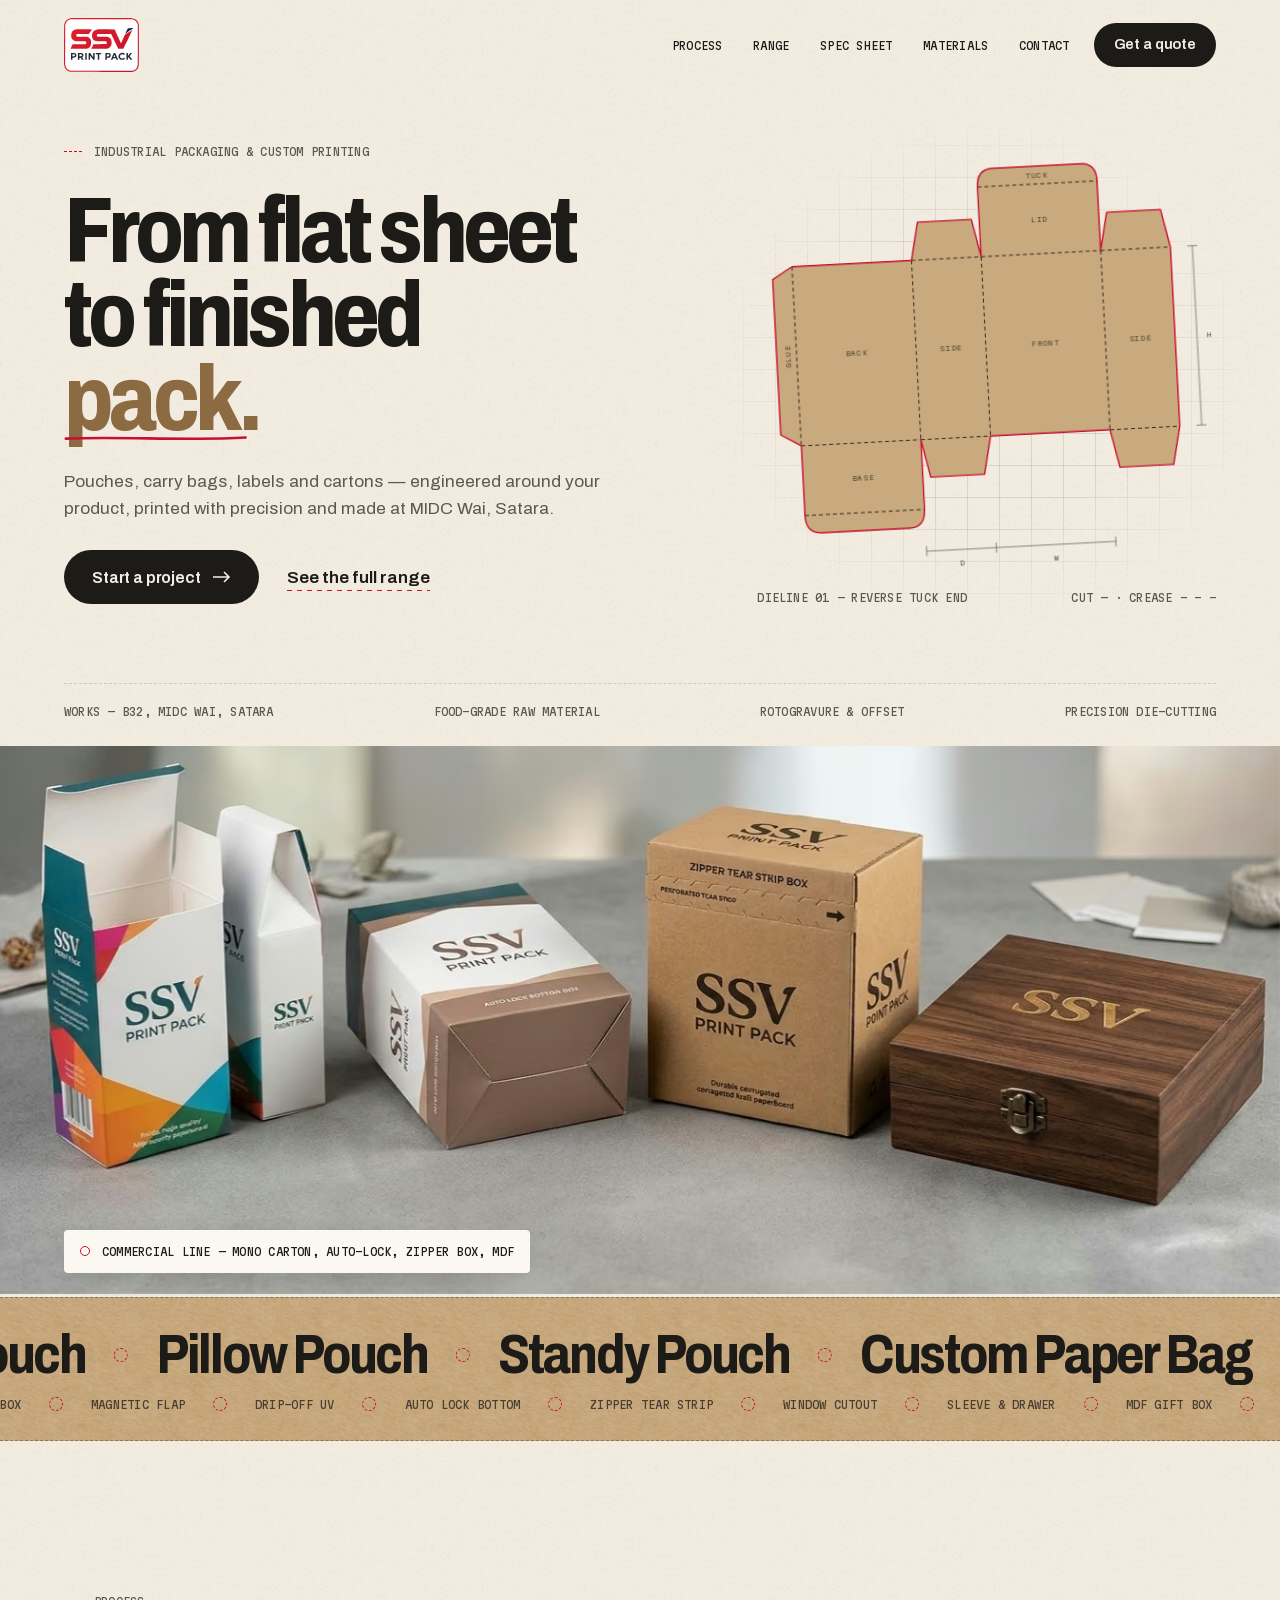
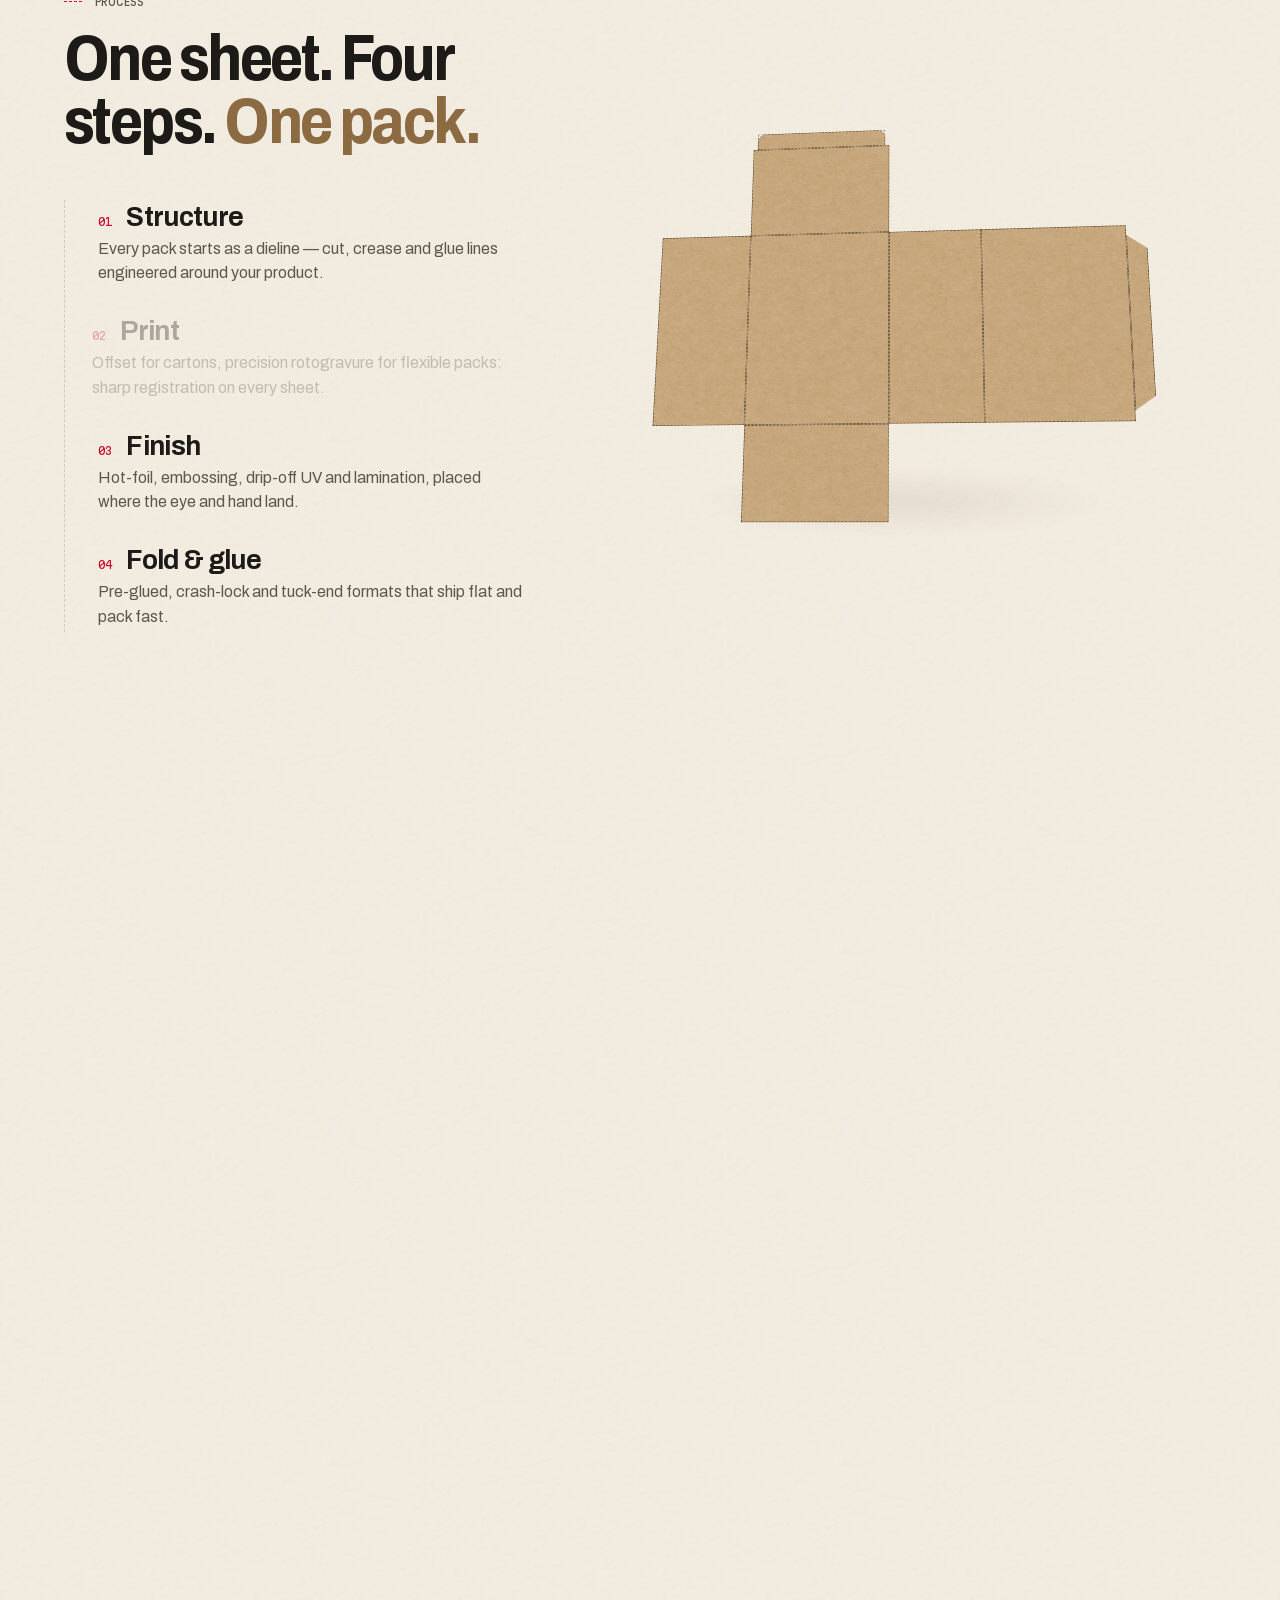
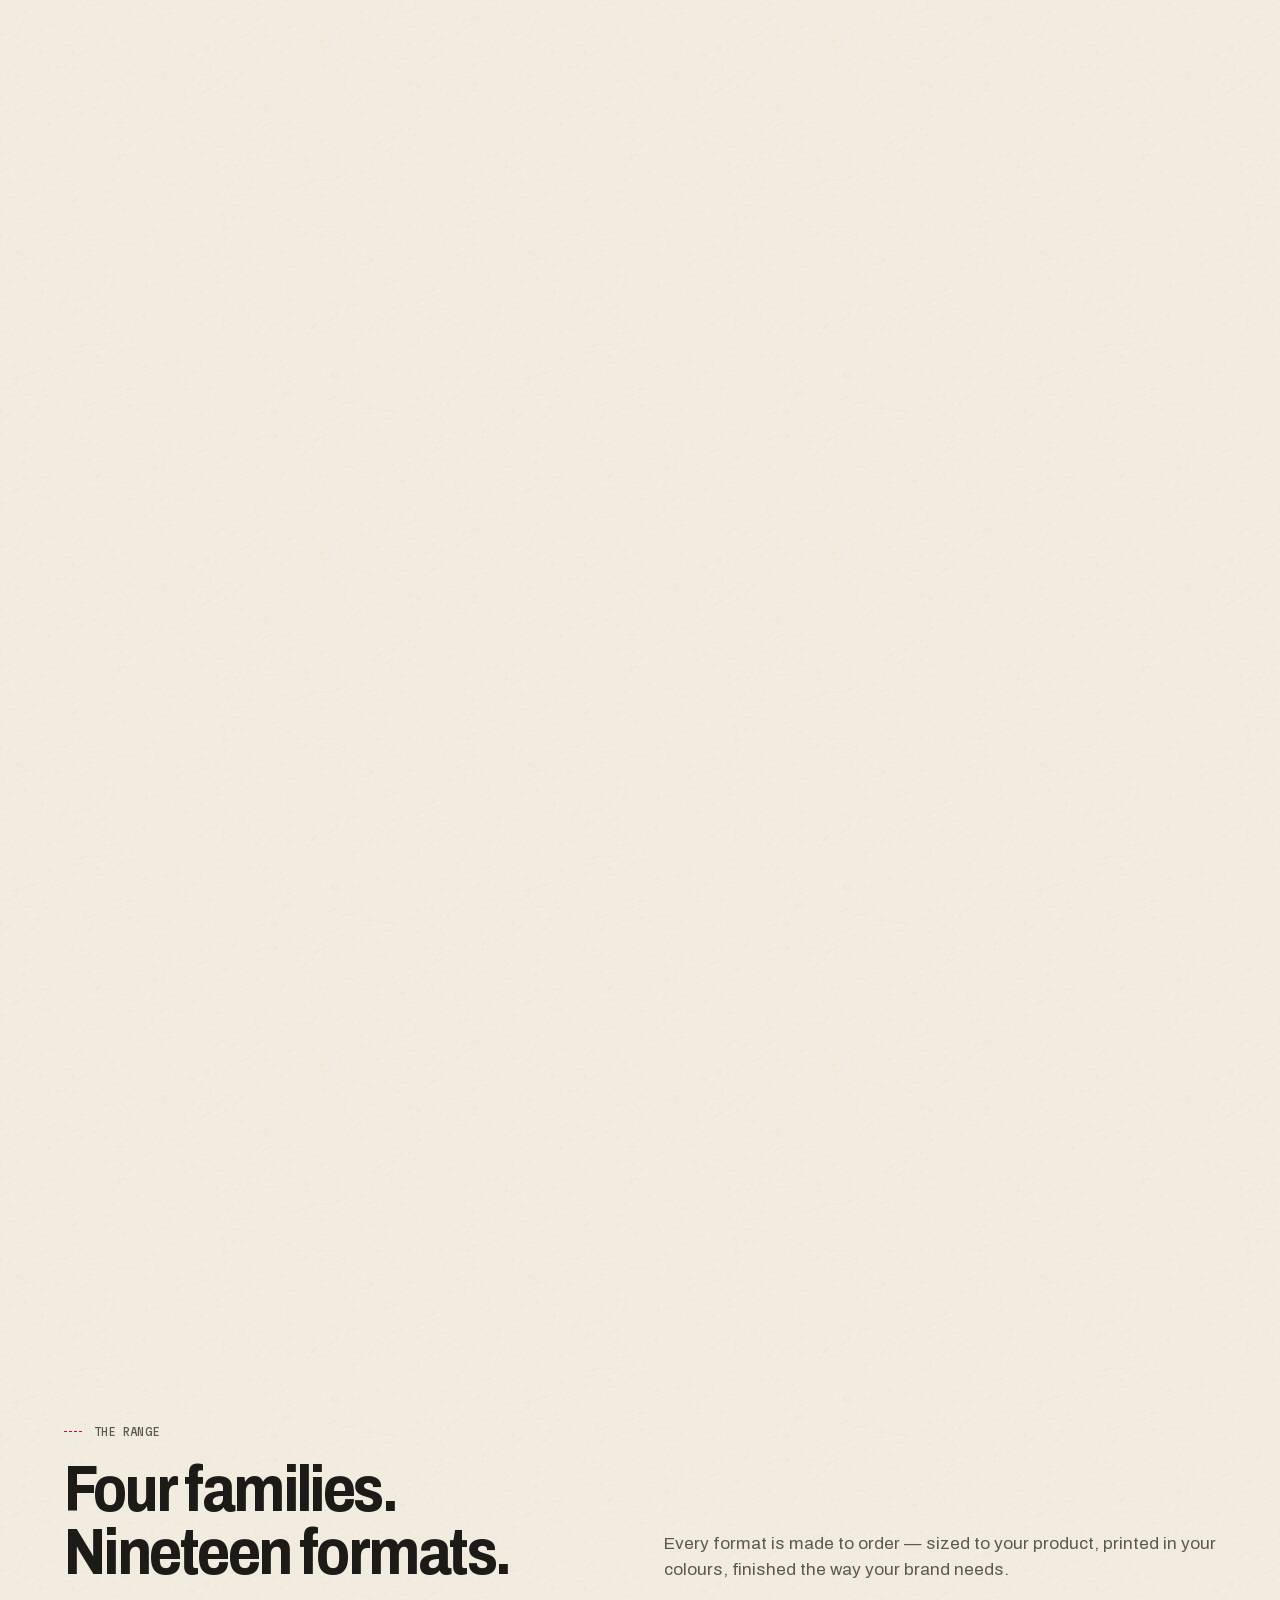
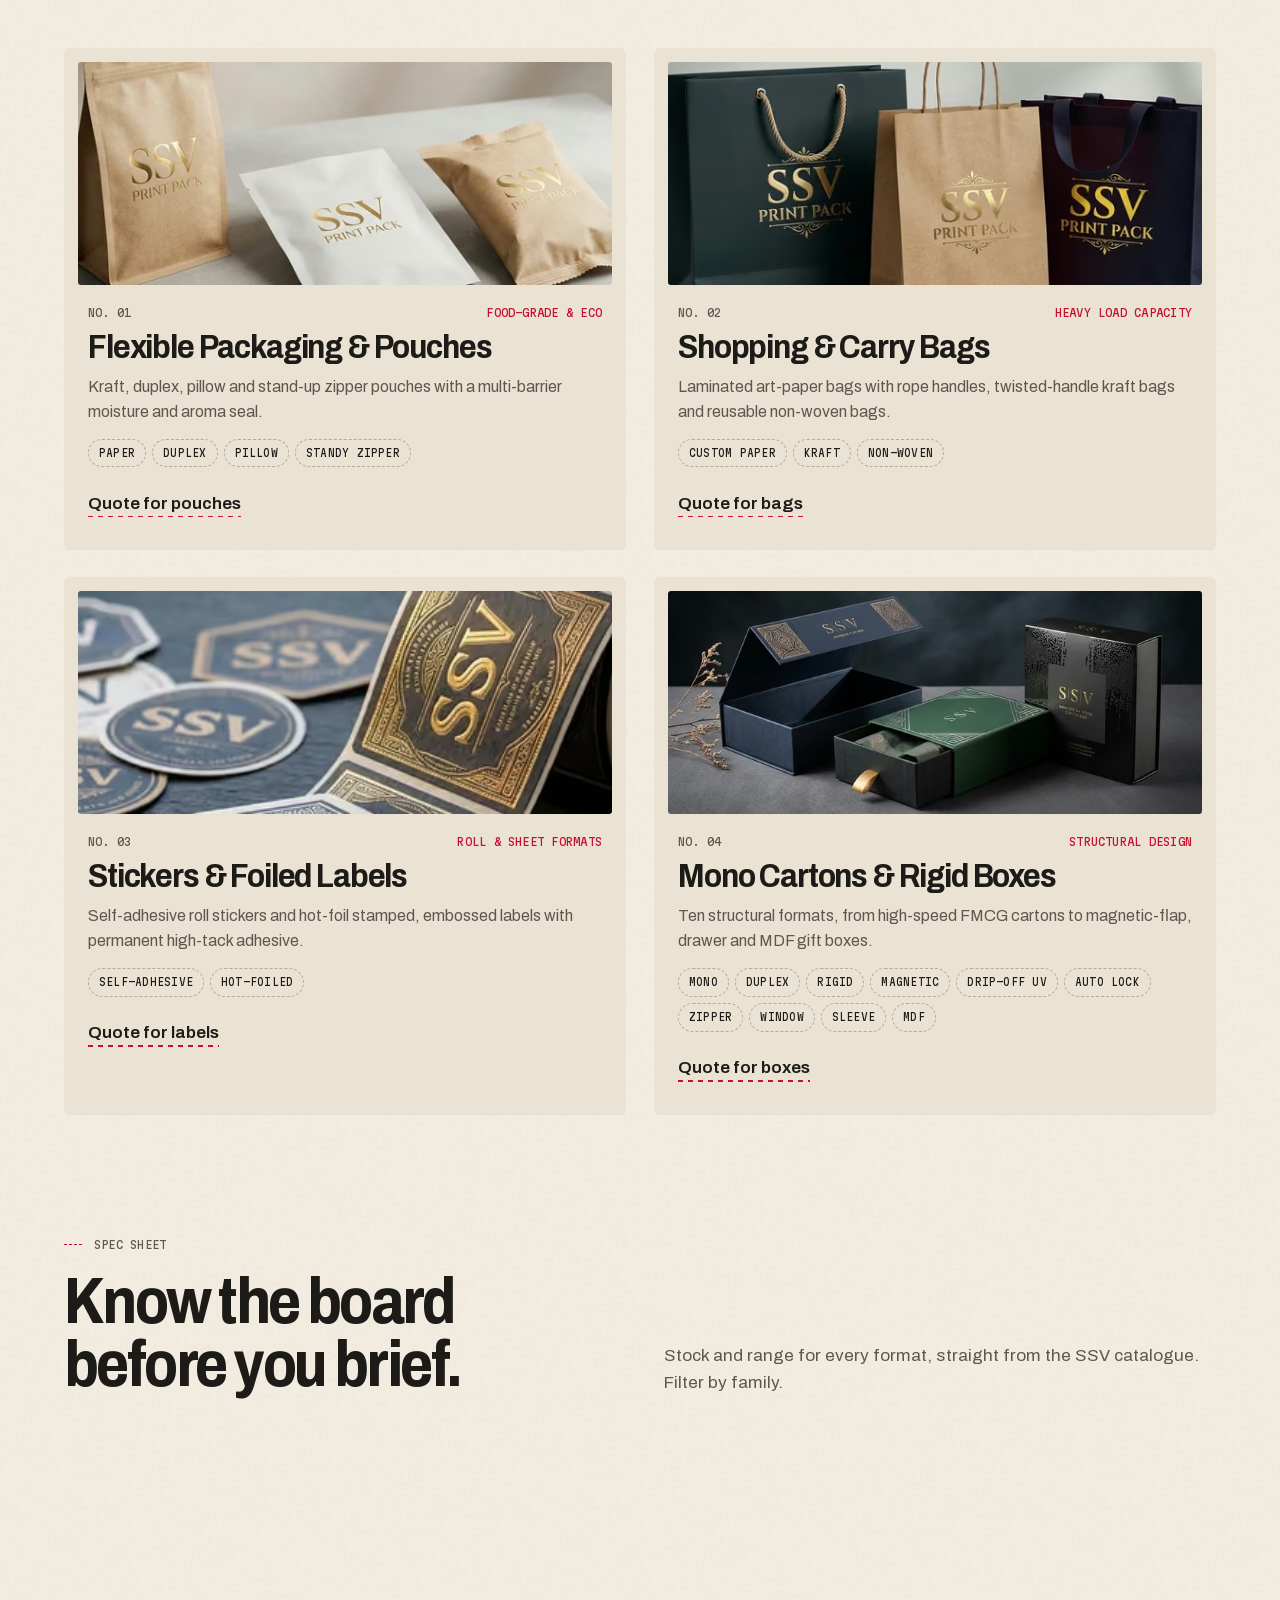
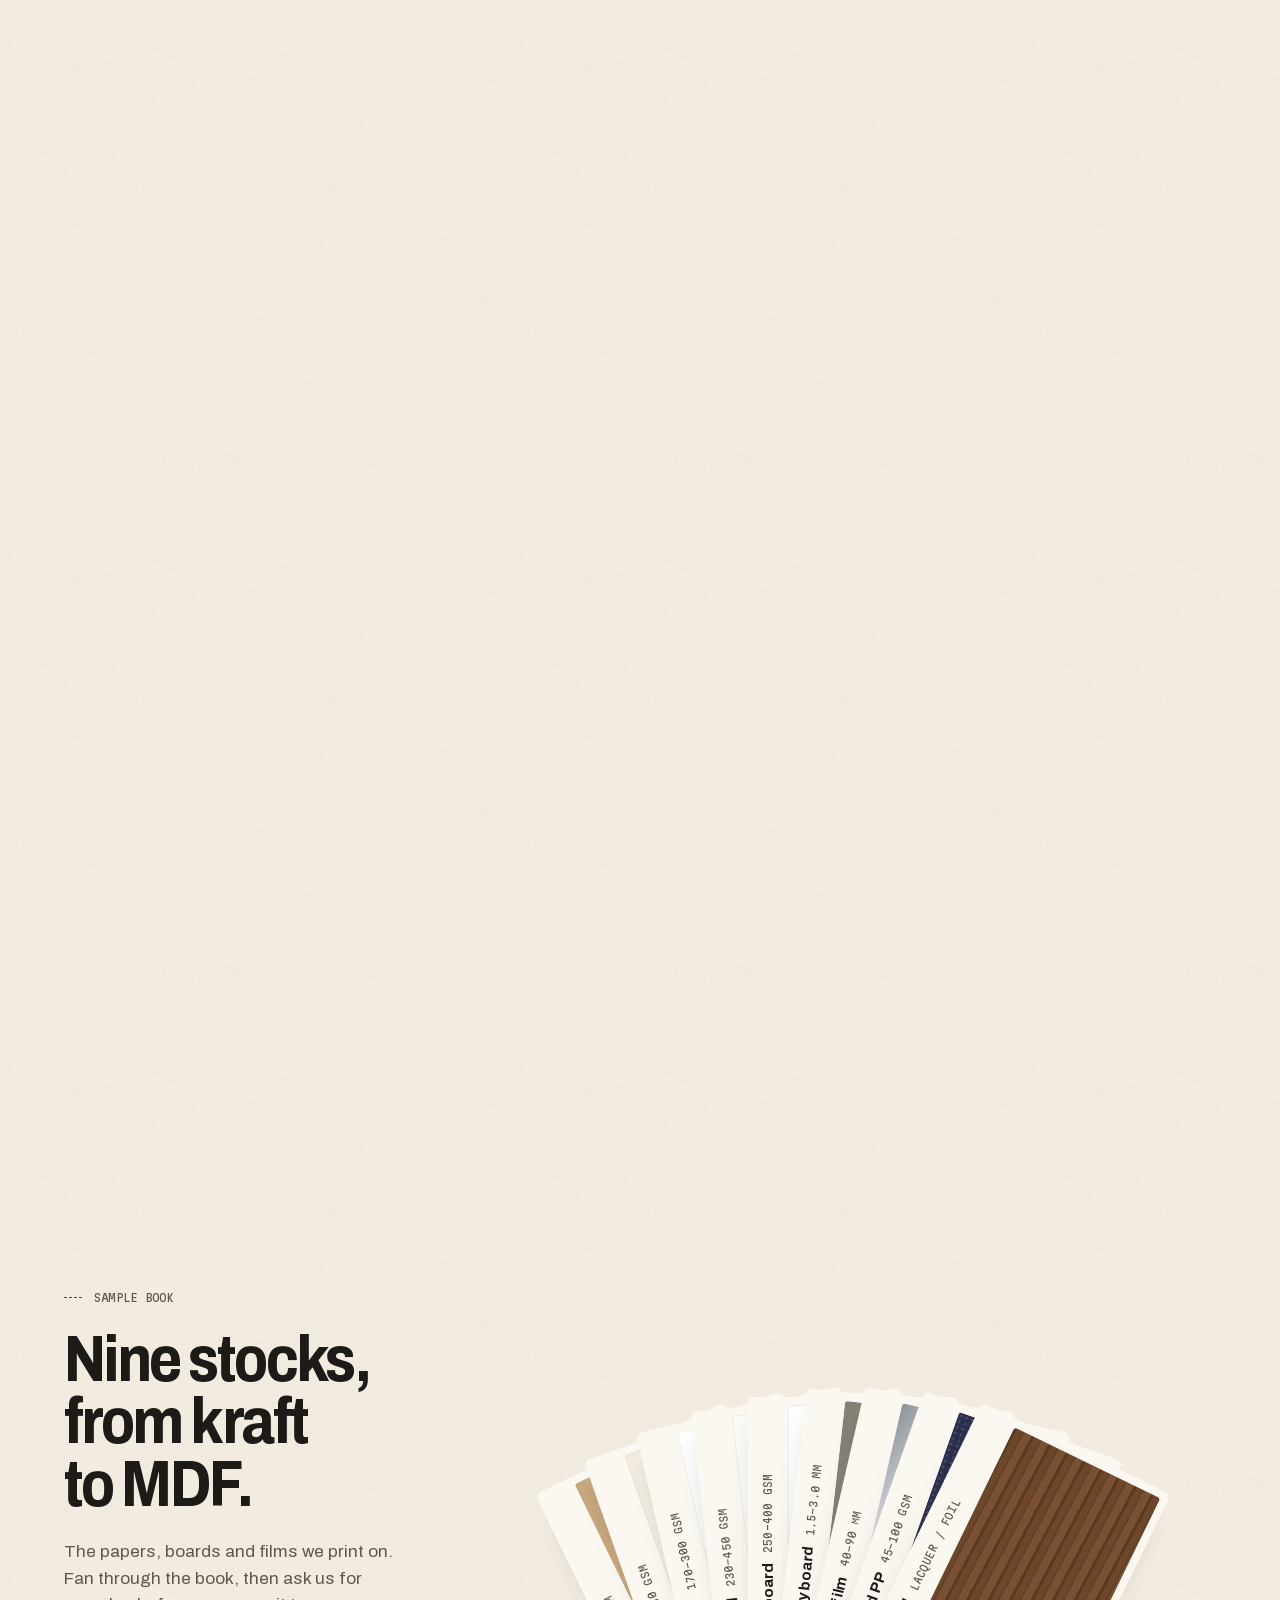
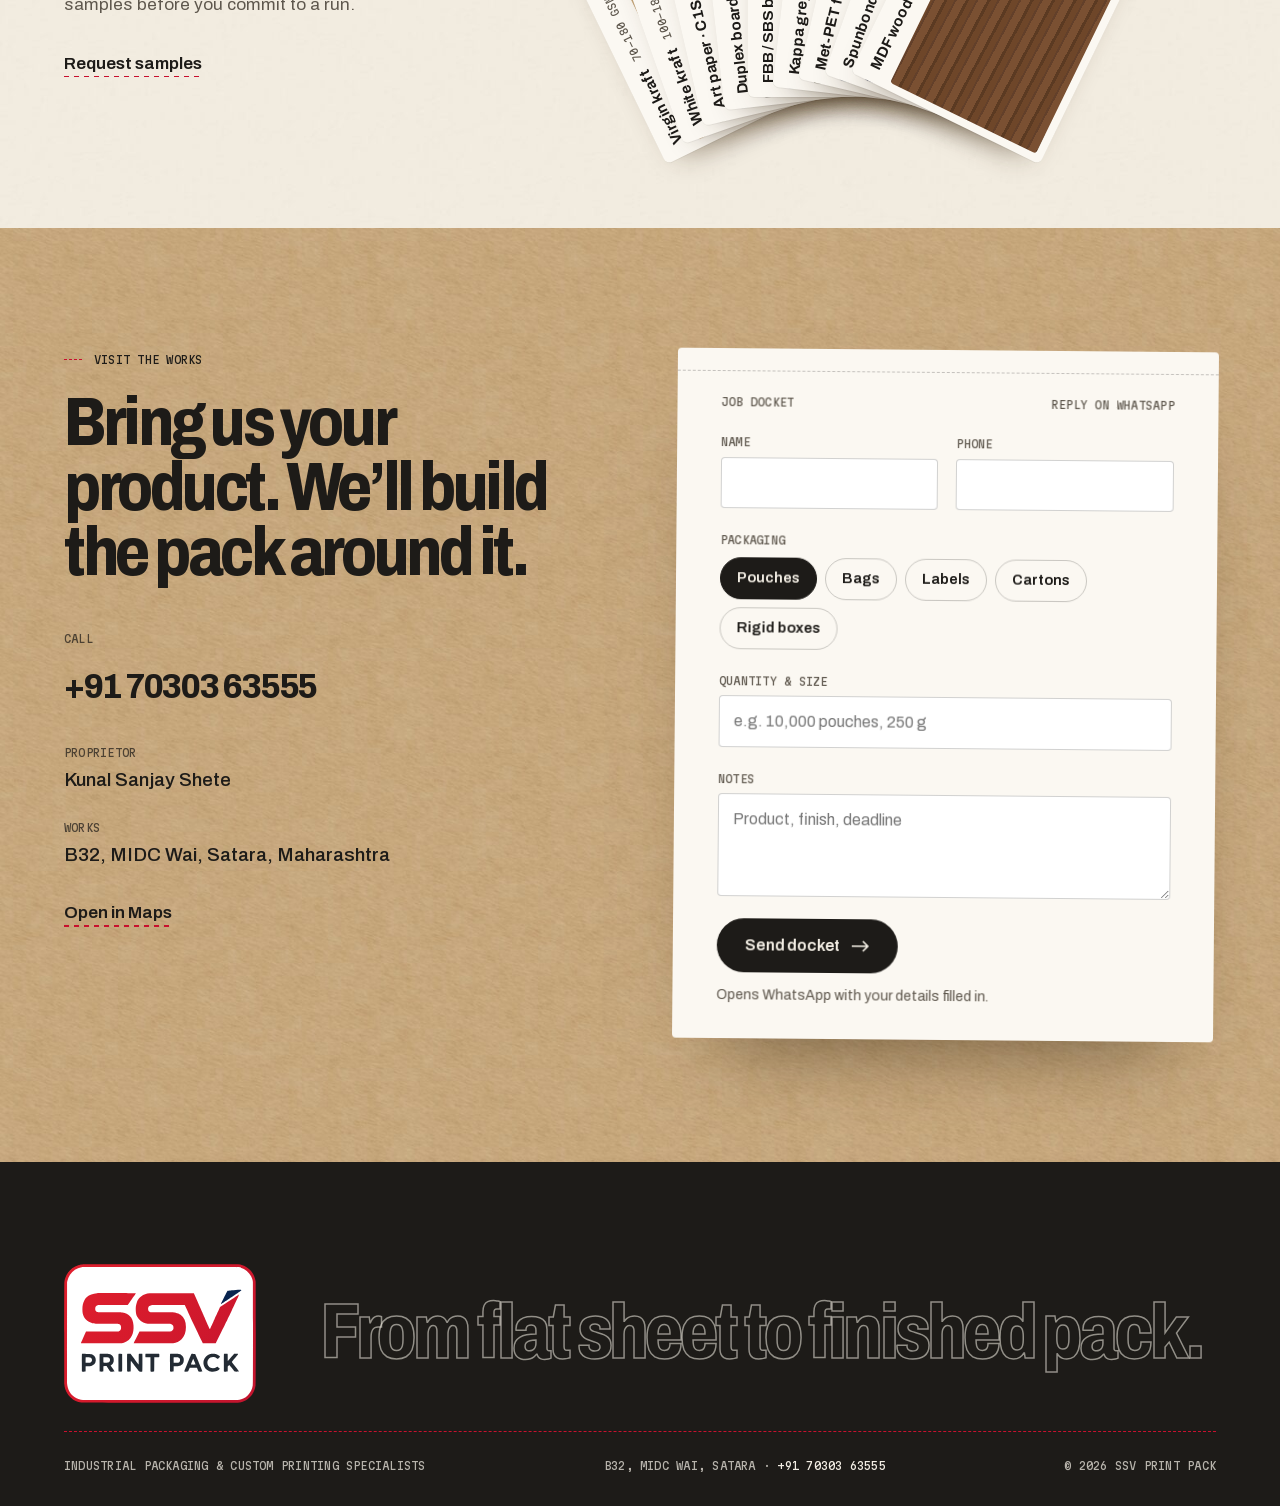
==== commit 32eb135b: "Use the SSV Print Pack logo across the site - Vector logo traced from the supplied artwork (assets/i" ====
--- a/index.html
+++ b/index.html
@@ -10,11 +10,17 @@
   <meta property="og:type" content="website">
   <meta property="og:title" content="SSV Print Pack — From flat sheet to finished pack">
   <meta property="og:description" content="Pouches, carry bags, labels and cartons, engineered around your product and made at MIDC Wai, Satara.">
-  <!-- Replace with an absolute URL (https://your-domain/og-image.jpg) once the site has a domain. -->
-  <meta property="og:image" content="og-image.jpg">
+  <!-- Update these three URLs if the site moves to its own domain. -->
+  <link rel="canonical" href="https://atharvad999.github.io/SSV_pack/">
+  <meta property="og:url" content="https://atharvad999.github.io/SSV_pack/">
+  <meta property="og:image" content="https://atharvad999.github.io/SSV_pack/og-image.jpg">
+  <meta property="og:image:width" content="1200">
+  <meta property="og:image:height" content="630">
   <meta name="twitter:card" content="summary_large_image">
 
   <link rel="icon" href="favicon.svg" type="image/svg+xml">
+  <link rel="icon" href="favicon-48.png" sizes="48x48" type="image/png">
+  <link rel="apple-touch-icon" href="apple-touch-icon.png">
   <link rel="preload" href="assets/fonts/archivo-latin.woff2" as="font" type="font/woff2" crossorigin>
   <link rel="preload" href="assets/fonts/martian-mono-latin.woff2" as="font" type="font/woff2" crossorigin>
   <link rel="stylesheet" href="assets/css/site.css">
@@ -46,7 +52,9 @@
       "addressRegion": "Maharashtra",
       "addressCountry": "IN"
     },
-    "image": "og-image.jpg"
+    "url": "https://atharvad999.github.io/SSV_pack/",
+    "logo": "https://atharvad999.github.io/SSV_pack/assets/img/logo.png",
+    "image": "https://atharvad999.github.io/SSV_pack/og-image.jpg"
   }
   </script>
 </head>
@@ -56,8 +64,7 @@
 
   <header class="head" data-head>
     <a class="brand" href="#top" aria-label="SSV Print Pack, back to top">
-      <span class="brand-ssv">SSV</span>
-      <span class="brand-pp mono">Print Pack</span>
+      <img class="brand-logo" src="assets/img/logo.svg" width="1732" height="1250" alt="">
     </a>
     <nav class="nav mono" aria-label="Primary">
       <a href="#process">Process</a>
@@ -194,8 +201,7 @@
             <div class="cam">
               <div class="face front">
                 <div class="print">
-                  <span class="print-ssv">SSV<em>SSV</em></span>
-                  <span class="print-pp">PRINT PACK</span>
+                  <span class="print-art"><img src="assets/img/logo-clear.svg" width="1732" height="1250" alt=""><span class="print-gloss"></span></span>
                 </div>
                 <div class="print-band"></div>
                 <div class="face left">
@@ -209,7 +215,7 @@
                   </div>
                 </div>
                 <div class="face top">
-                  <div class="print"><span class="print-lid">SSV</span></div>
+                  <div class="print"><img class="print-mark" src="assets/img/logo-mark.svg" width="1457" height="489" alt=""></div>
                   <div class="face tuck"></div>
                 </div>
                 <div class="face bottom"></div>
@@ -432,7 +438,10 @@
   </main>
 
   <footer class="foot">
-    <p class="foot-mark" aria-label="SSV Print Pack">SSV PRINT PACK</p>
+    <div class="foot-top">
+      <img class="foot-logo" src="assets/img/logo.svg" width="1732" height="1250" alt="SSV Print Pack" loading="lazy" decoding="async">
+      <p class="foot-line">From flat sheet to finished pack.</p>
+    </div>
     <div class="foot-cut" aria-hidden="true"></div>
     <div class="foot-meta mono">
       <span>Industrial packaging &amp; custom printing specialists</span>
--- a/assets/css/site.css
+++ b/assets/css/site.css
@@ -134,8 +134,8 @@
 .head[data-scrolled] { padding-block: 10px; background-color: rgba(243, 238, 228, .84); -webkit-backdrop-filter: blur(14px) saturate(130%); backdrop-filter: blur(14px) saturate(130%); border-bottom-color: var(--line); }
 .head[data-hide] { transform: translateY(-105%); }
 .brand { display: flex; align-items: center; gap: 12px; min-height: 44px; margin-right: auto; }
-.brand-ssv { font-weight: 850; font-stretch: 90%; font-size: 30px; line-height: 1; letter-spacing: -.05em; }
-.brand-pp { padding-left: 12px; border-left: 1.5px dashed rgba(29, 27, 24, .3); color: var(--mute); }
+.brand-logo { display: block; width: auto; height: 54px; transition: height .7s var(--ease); }
+.head[data-scrolled] .brand-logo { height: 44px; }
 .nav { display: flex; gap: clamp(16px, 2.4vw, 34px); }
 .nav a { position: relative; padding: 12px 0; }
 .nav a::after { content: ''; position: absolute; left: 0; right: 0; bottom: 6px; border-top: 1.5px dashed var(--red); transform: scaleX(0); transform-origin: left; transition: transform .6s var(--ease); }
@@ -292,10 +292,12 @@
 .right::after { background: var(--ink); opacity: calc(var(--spin) * .12); }
 .top::after { background: #FFF6E6; opacity: calc(var(--f3) * .16); }
 .print { position: absolute; inset: 0; display: grid; place-content: center; justify-items: center; gap: 6px; opacity: var(--print); }
-.print-ssv { position: relative; font-weight: 850; font-stretch: 90%; font-size: 62px; line-height: .9; letter-spacing: -.06em; color: var(--ink); }
-.print-ssv em { position: absolute; inset: 0; font-style: normal; color: transparent; background: linear-gradient(105deg, #8C6A2E, #C9A55C 30%, #F2DCA0 48%, #C9A55C 66%, #8C6A2E); background-size: 220% 100%; background-position: calc(100% - var(--foil) * 100%) 0; -webkit-background-clip: text; background-clip: text; -webkit-text-fill-color: transparent; opacity: var(--foil); }
-.print-pp { font-family: var(--mono); font-size: 9px; font-stretch: 87.5%; letter-spacing: .3em; color: var(--ink); }
-.print-lid { font-weight: 850; font-stretch: 90%; font-size: 30px; line-height: 1; letter-spacing: -.05em; color: var(--ink); }
+/* The real logo, printed onto kraft (multiply lets the board show through the ink).
+   Finish step: a gloss highlight sweeps across the inked areas only. */
+.print-art { position: relative; display: block; width: 158px; }
+.print-art img { display: block; width: 100%; height: auto; mix-blend-mode: multiply; }
+.print-gloss { position: absolute; inset: 0; background: linear-gradient(105deg, transparent 38%, rgba(255, 249, 230, .9) 50%, transparent 62%) no-repeat; background-size: 300% 100%; background-position: calc(85% - var(--foil) * 70%) 0; -webkit-mask: url(../img/logo-clear.svg) center / 100% 100% no-repeat; mask: url(../img/logo-clear.svg) center / 100% 100% no-repeat; opacity: calc(var(--foil) * (1 - var(--foil)) * 4); }
+.print-mark { width: 96px; height: auto; mix-blend-mode: multiply; }
 .print-band { position: absolute; left: 0; right: 0; bottom: 30px; height: 6px; background: var(--red); opacity: var(--print); }
 .print-side { position: absolute; inset: 18px 14px; display: grid; align-content: space-between; font-family: var(--mono); font-stretch: 87.5%; font-size: 8.5px; line-height: 1.5; letter-spacing: .06em; color: rgba(29, 27, 24, .75); opacity: var(--print); }
 .print-side-back { inset: 26px 20px; }
@@ -366,7 +368,7 @@
 .sw-face { grid-column: 2; grid-row: 1; margin: 8px 8px 8px 0; border-radius: 3px; }
 .sw-meta { grid-column: 1; grid-row: 1; display: flex; align-items: baseline; gap: 10px; padding: 14px 0; writing-mode: vertical-rl; transform: rotate(180deg); white-space: nowrap; }
 .sw-meta b { font-size: 15px; font-weight: 680; line-height: 40px; letter-spacing: -.01em; }
-.sw-meta span { font-size: 9.5px; color: var(--mute); }
+.sw-meta span { font-size: 10.5px; color: var(--mute); }
 .fan.is-open .sw { transform: rotate(calc((var(--i) - 4) * 10.5deg)); }
 @media (hover: hover) {
   .fan:hover .sw { transform: rotate(calc((var(--i) - 4) * 10.5deg)); }
@@ -390,7 +392,7 @@
 .details { display: grid; gap: 22px; margin: 44px 0 20px; }
 .details dt { margin-bottom: 4px; color: rgba(29, 27, 24, .72); }
 .details dd { margin: 0; font-size: 19px; font-weight: 520; }
-.tel { font-size: clamp(28px, 2.8vw, 40px); font-weight: 760; font-stretch: 90%; letter-spacing: -.035em; }
+.tel { display: inline-block; padding: 6px 0; font-size: clamp(28px, 2.8vw, 40px); font-weight: 760; font-stretch: 90%; letter-spacing: -.035em; }
 .docket { position: relative; display: grid; gap: 22px; padding: 44px clamp(22px, 3.5vw, 44px) 32px; border-radius: 4px; background: var(--sheet); box-shadow: 0 50px 80px -50px rgba(40, 26, 8, .6); transform: rotate(.5deg); }
 .docket::before { content: ''; position: absolute; left: 0; right: 0; top: 22px; border-top: 1.5px dashed rgba(29, 27, 24, .25); }
 .docket-head { display: flex; justify-content: space-between; gap: 12px; color: var(--mute); }
@@ -413,10 +415,13 @@
 
 /* ---------- footer ---------- */
 .foot { padding: clamp(72px, 8vw, 110px) var(--pad) 32px; overflow: hidden; background: var(--ink); color: var(--paper); }
-.foot-mark { margin: 0; font-weight: 850; font-stretch: 72%; font-size: clamp(48px, 14vw, 230px); line-height: .82; letter-spacing: -.055em; white-space: nowrap; color: transparent; -webkit-text-stroke: 1.5px rgba(243, 238, 228, .55); transition: color .9s var(--ease), -webkit-text-stroke-color .9s var(--ease); }
-@media (hover: hover) { .foot-mark:hover { color: var(--kraft); -webkit-text-stroke-color: var(--kraft); } }
+.foot-top { display: flex; flex-wrap: wrap; align-items: center; gap: 32px clamp(32px, 5vw, 80px); }
+.foot-logo { flex: none; width: clamp(150px, 15vw, 210px); height: auto; }
+.foot-line { flex: 1 1 420px; margin: 0; font-weight: 760; font-stretch: 82%; font-size: clamp(38px, 6vw, 92px); line-height: .92; letter-spacing: -.05em; text-wrap: balance; color: transparent; -webkit-text-stroke: 1.5px rgba(243, 238, 228, .55); transition: color .9s var(--ease), -webkit-text-stroke-color .9s var(--ease); }
+@media (hover: hover) { .foot-line:hover { color: var(--kraft); -webkit-text-stroke-color: var(--kraft); } }
 .foot-cut { height: 0; margin-top: 28px; border-top: 1.5px dashed var(--red); }
 .foot-meta { display: flex; flex-wrap: wrap; justify-content: space-between; gap: 12px 28px; margin-top: 24px; color: rgba(243, 238, 228, .72); }
+.foot-meta a, .menu-foot a { display: inline-block; padding: 12px 0; margin: -12px 0; }
 .foot-meta a { color: var(--paper); }
 
 /* ---------- responsive ---------- */
@@ -424,12 +429,14 @@
   :root { --head-h: 64px; }
   .nav, .head-cta { display: none; }
   .menu-btn { display: block; }
+  .brand-logo { height: 46px; }
+  .head[data-scrolled] .brand-logo { height: 40px; }
   .hero-grid, .fold-grid, .book-grid, .contact-grid, .sec-head { grid-template-columns: minmax(0, 1fr); }
-  .h1 { font-size: clamp(54px, 11vw, 96px); }
+  .h1 { font-size: clamp(40px, min(14.4vw, 18vh), 96px); }
   .net-wrap { max-width: 520px; width: 100%; justify-self: center; }
   .fold { --cam: .64; }
   .stage { height: 440px; }
-  .pin .fold-stick { align-content: stretch; padding: 76px 0 16px; }
+  .pin .fold-stick { align-content: stretch; min-height: 0; padding: 76px 0 16px; }
   .pin .fold-grid { height: 100%; grid-template-rows: auto minmax(0, 1fr); gap: 4px; }
   .pin .fold-copy { gap: 10px; }
   .pin .fold-copy .h2 { font-size: clamp(30px, 8vw, 44px); }
@@ -441,7 +448,7 @@
   .pin .fold[data-step="1"] .step:nth-child(2),
   .pin .fold[data-step="2"] .step:nth-child(3),
   .pin .fold[data-step="3"] .step:nth-child(4) { opacity: 1; transform: none; }
-  .pin .stage { height: 100%; min-height: 280px; }
+  .pin .stage { height: 100%; min-height: 200px; }
   .fan { height: 380px; }
   .sw { width: 170px; height: 244px; margin-left: -85px; grid-template-columns: 34px minmax(0, 1fr); transform: rotate(calc((var(--i) - 4) * 5.5deg)); }
   .fan.is-open .sw { transform: rotate(calc((var(--i) - 4) * 7.5deg)); }
@@ -450,6 +457,7 @@
 }
 @media (max-width: 560px) {
   .fold { --cam: .56; }
+  .eyebrow { font-size: 10.5px; gap: 10px; }
   .spec .col-stock, .spec .col-tag { display: none; }
   .spec thead th:nth-child(4) { text-align: left; }
   .spec tbody th { font-size: 16px; }
@@ -461,6 +469,10 @@
   .fan.is-open .sw { transform: rotate(calc((var(--i) - 4) * 5deg)); }
   .strip { flex-direction: column; }
 }
+@media (max-width: 380px) {
+  .fold { --cam: .5; }
+  .eyebrow { font-size: 9.5px; }
+}
 @media (prefers-reduced-motion: reduce) {
   *, *::before, *::after { animation-duration: .01ms !important; animation-iteration-count: 1 !important; transition-duration: .01ms !important; scroll-behavior: auto !important; }
 }
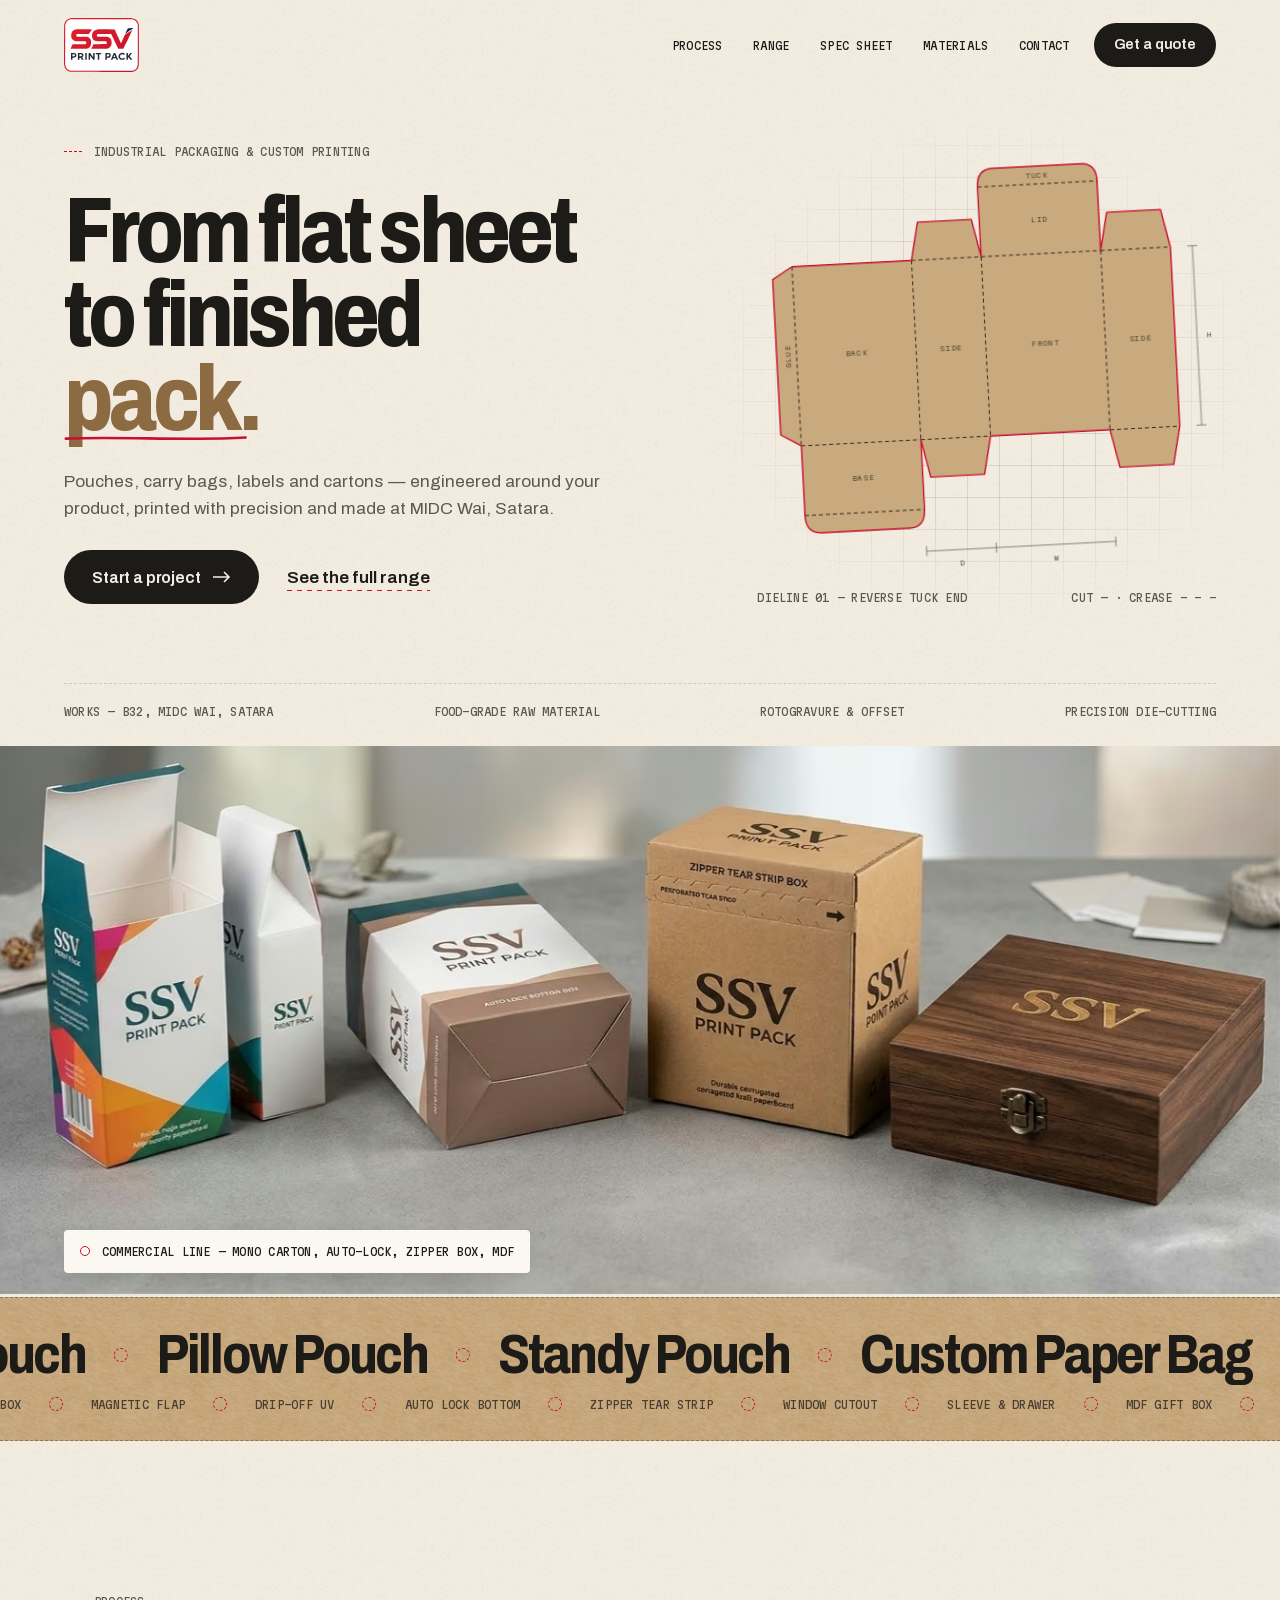
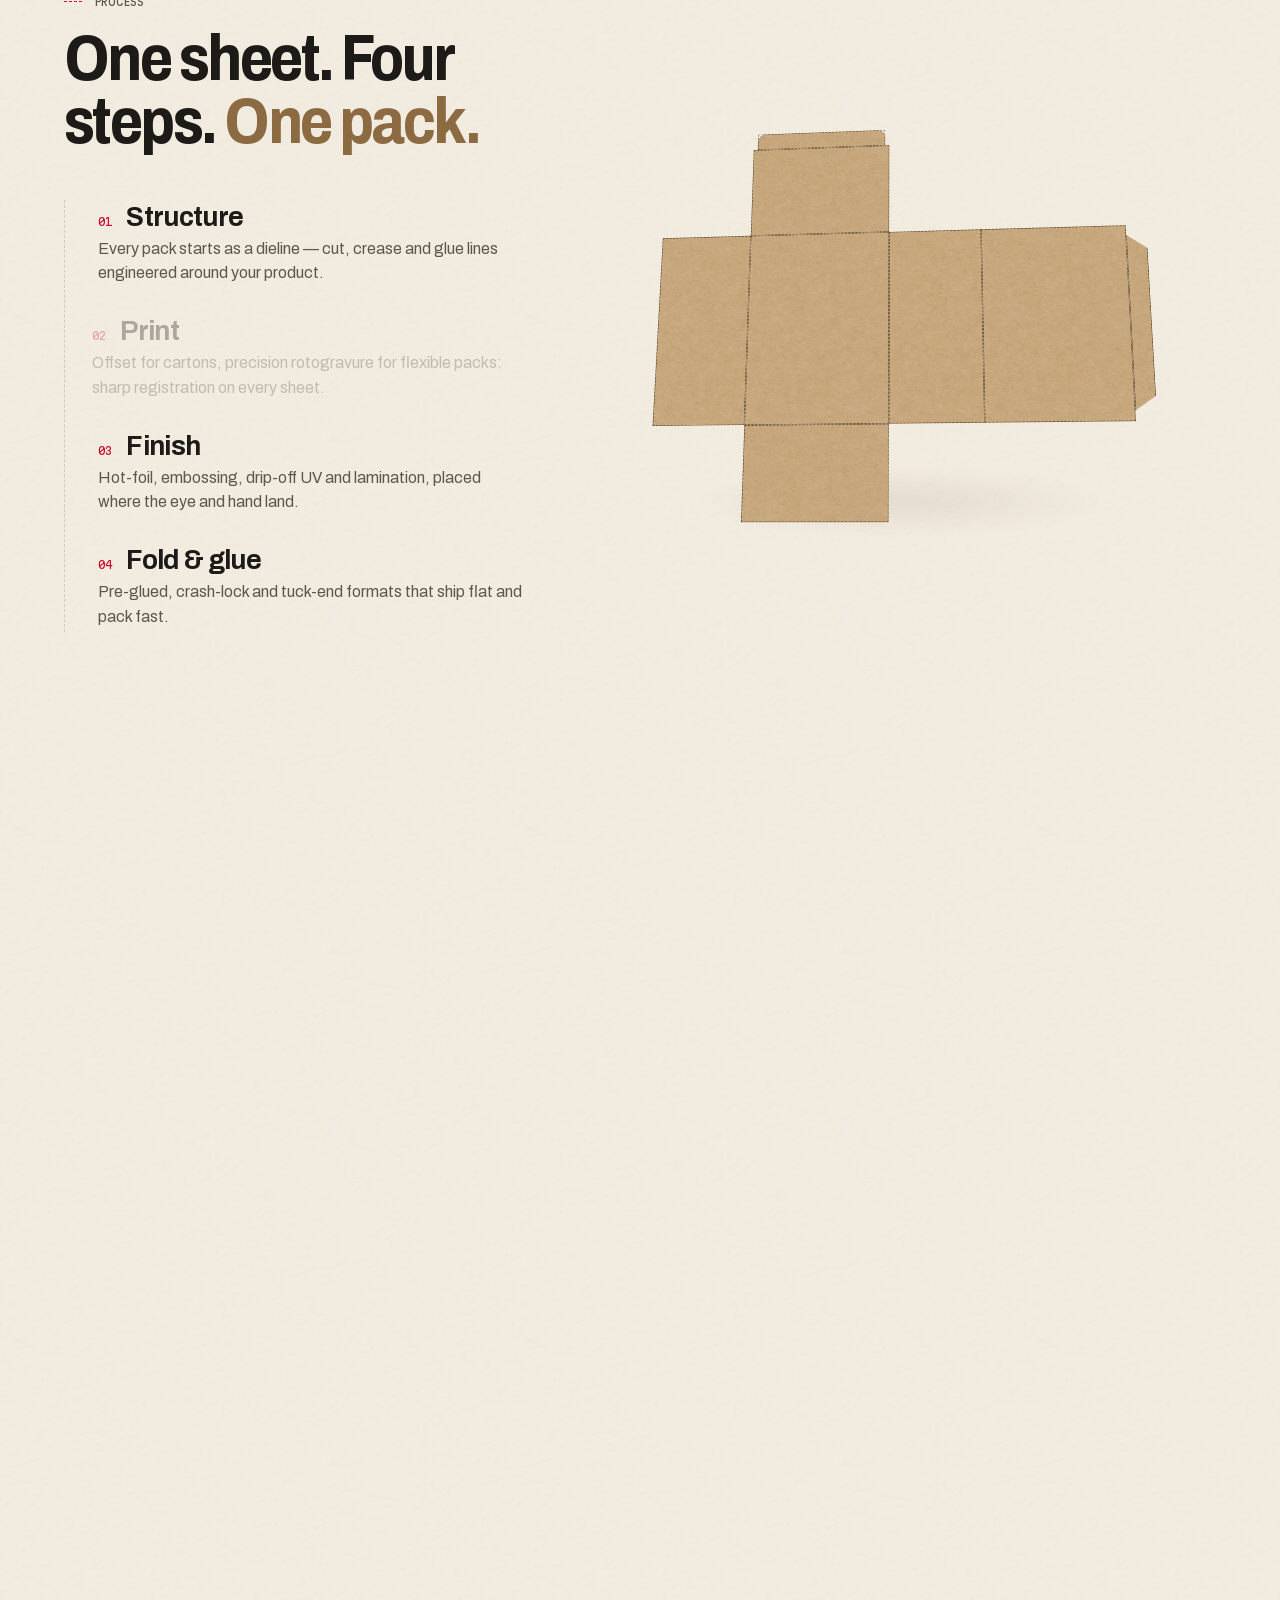
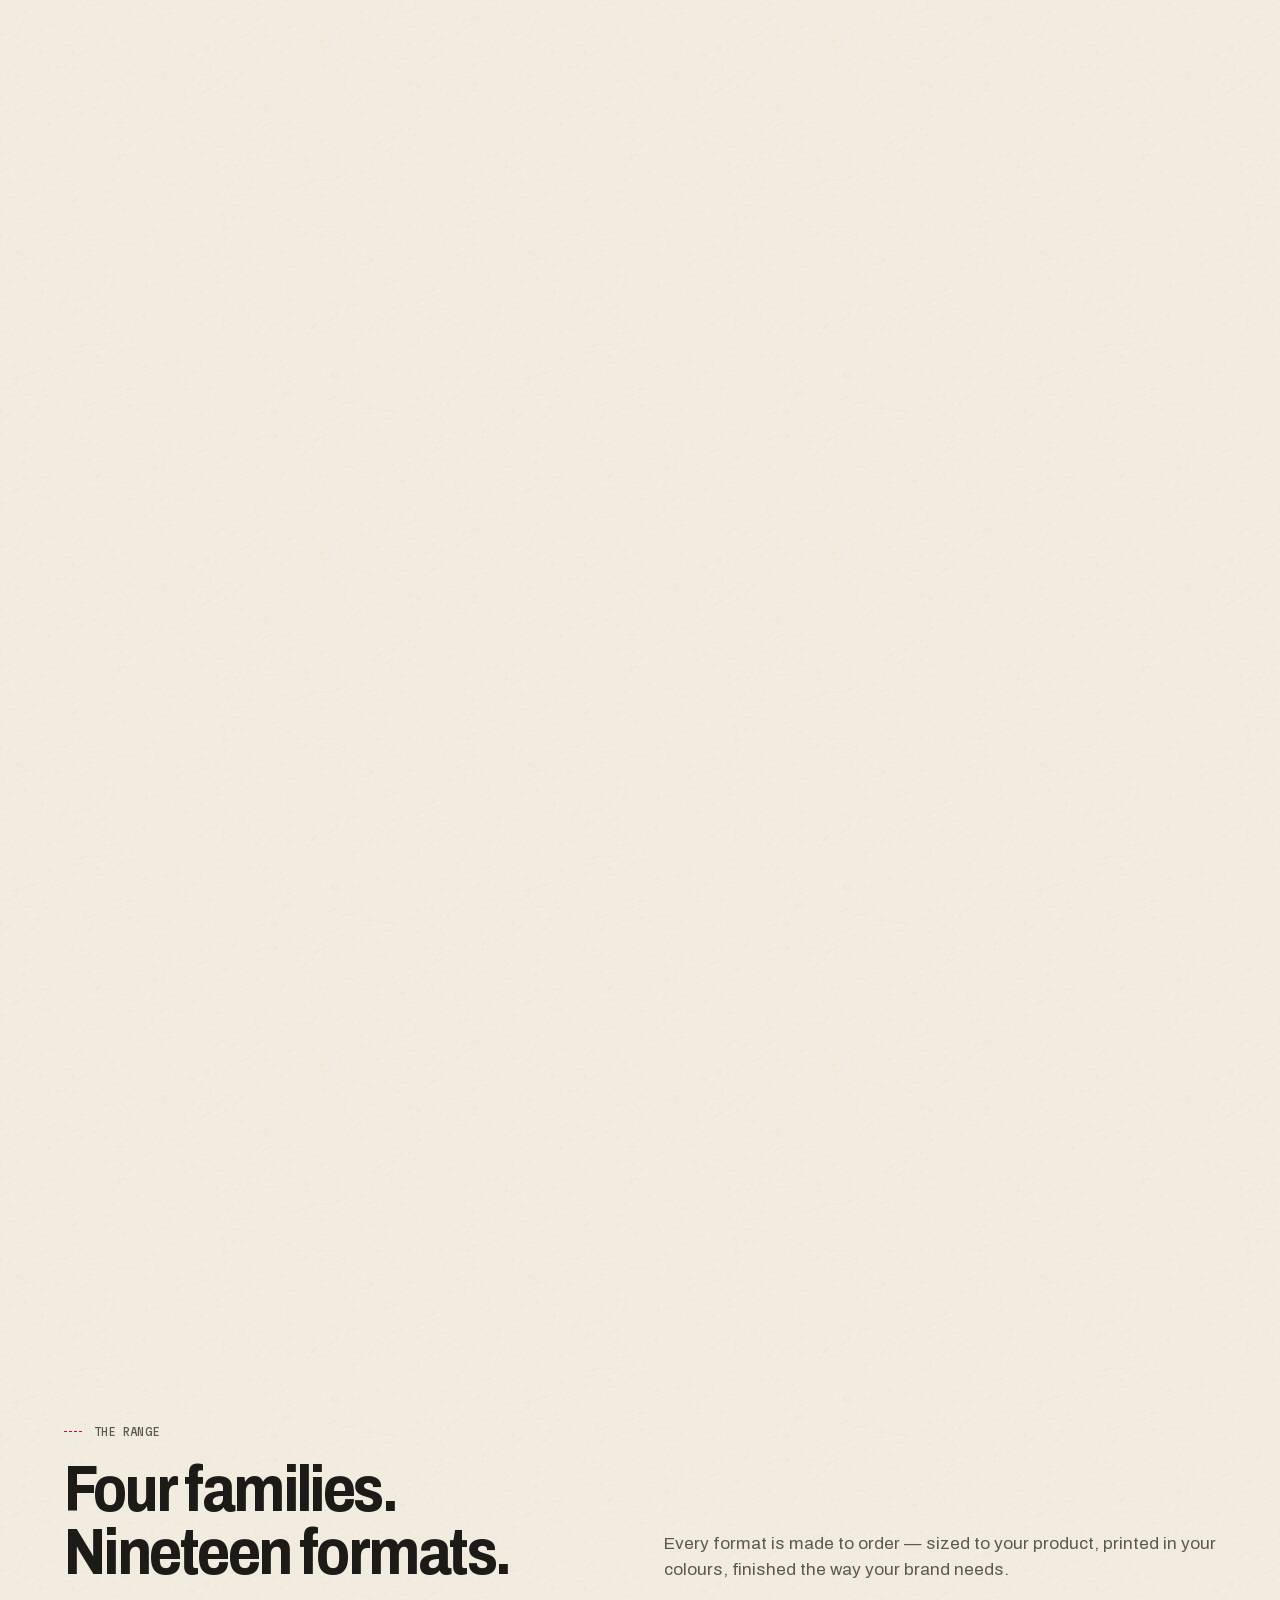
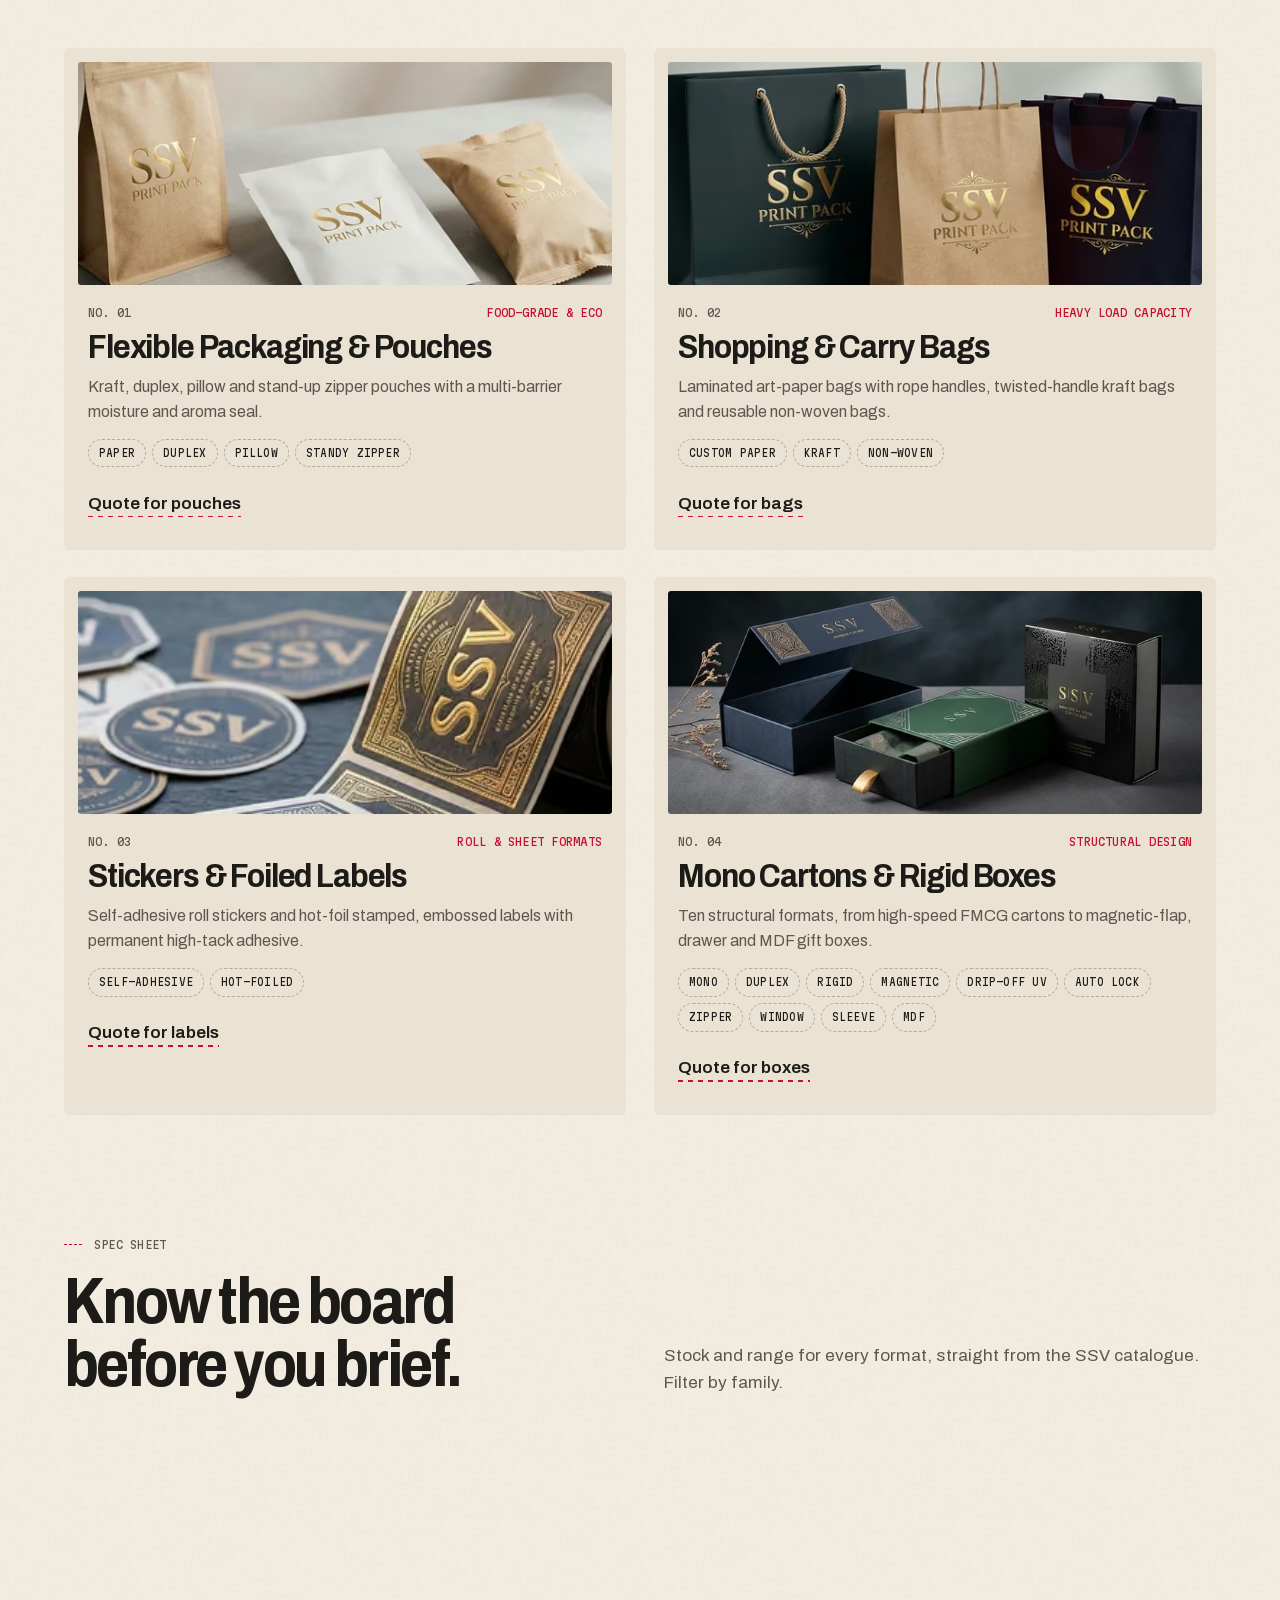
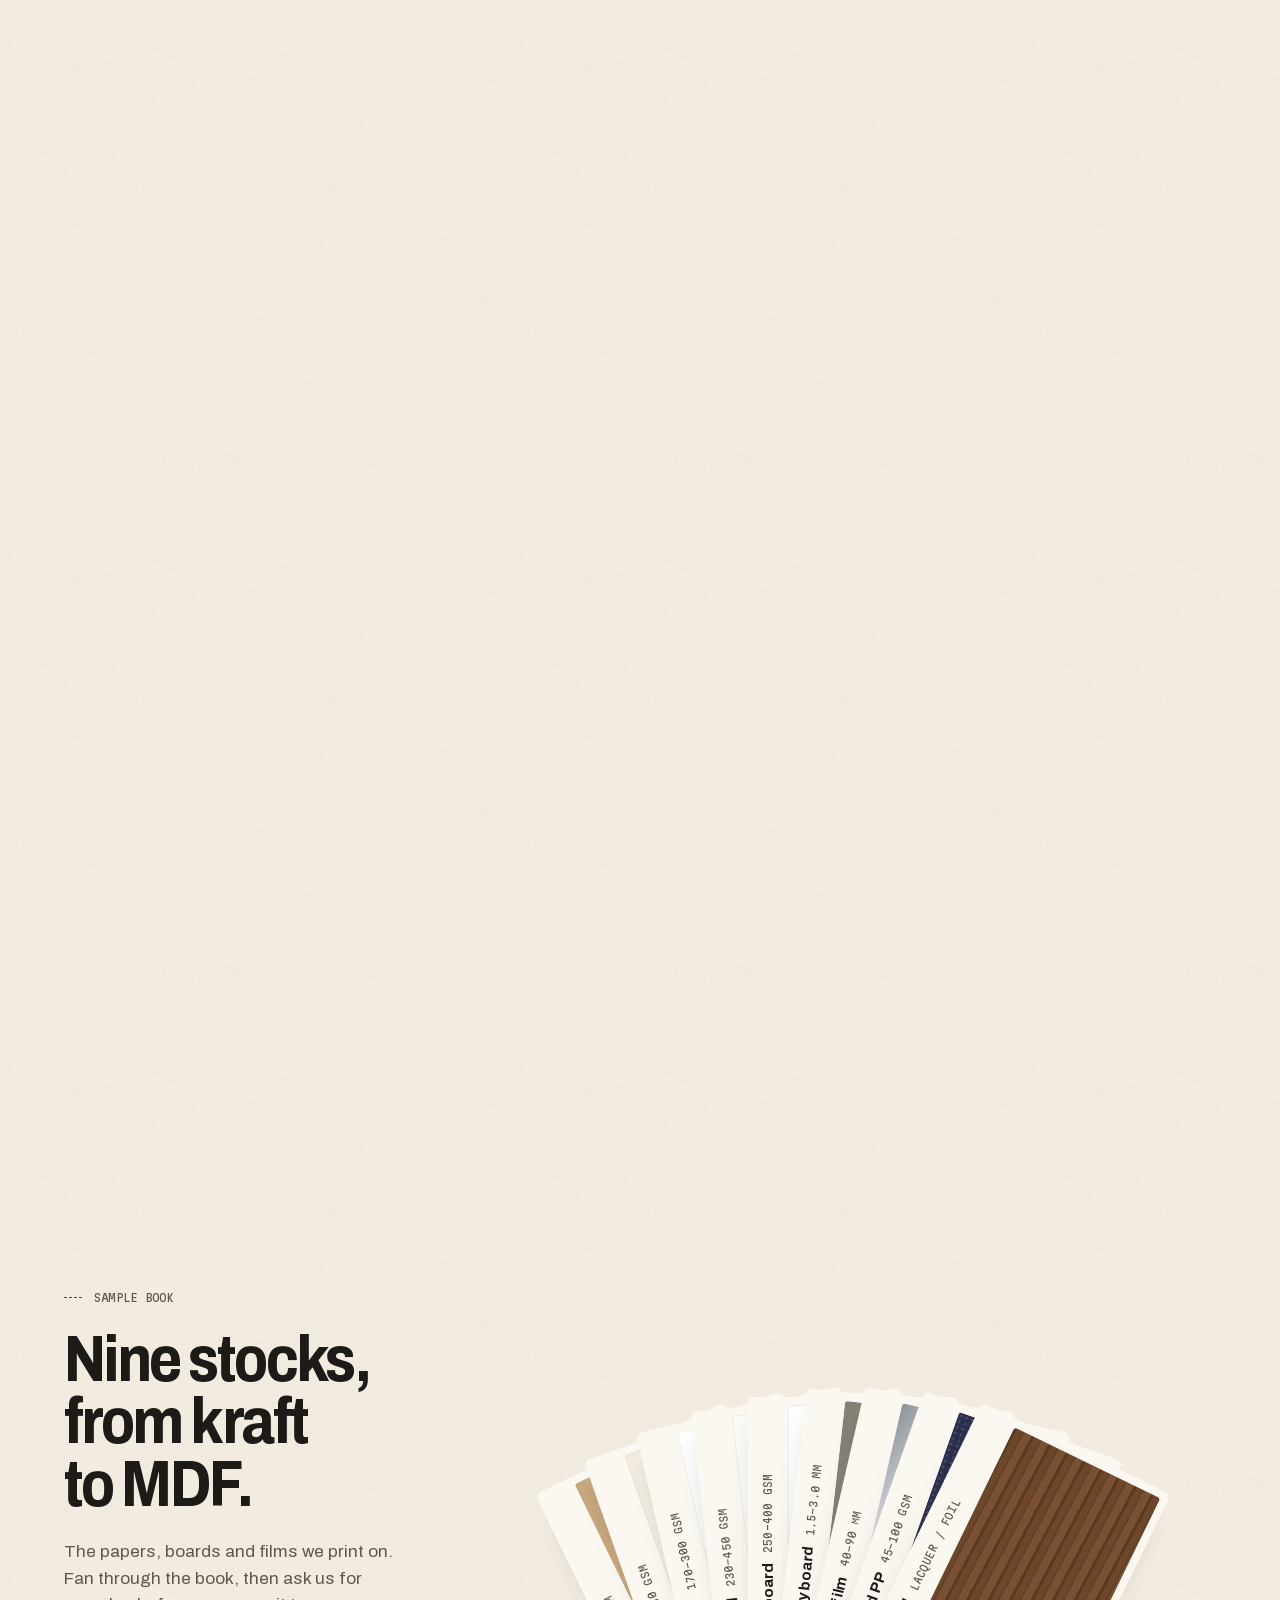
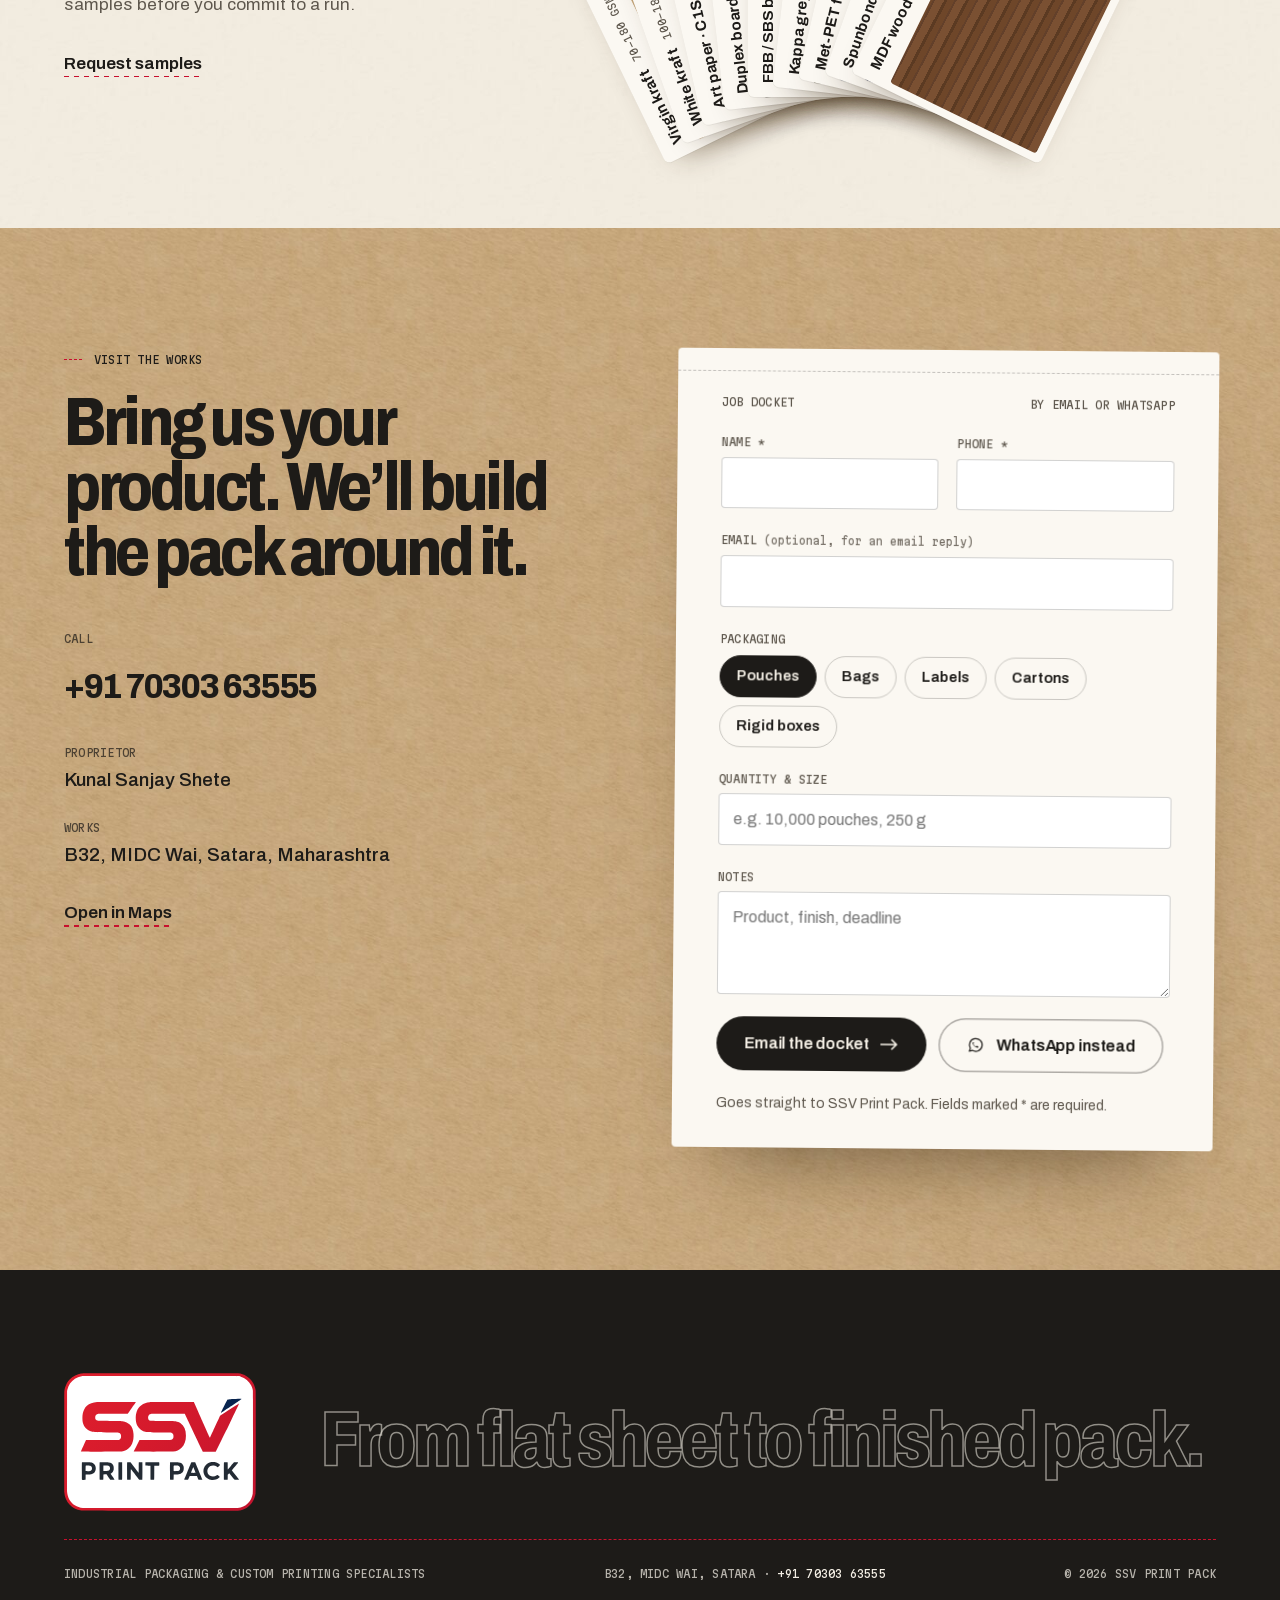
==== commit 7972deaa: "Send quote requests by email or WhatsApp - Email the docket: posts in the background via FormSubmit " ====
--- a/index.html
+++ b/index.html
@@ -10,10 +10,10 @@
   <meta property="og:type" content="website">
   <meta property="og:title" content="SSV Print Pack — From flat sheet to finished pack">
   <meta property="og:description" content="Pouches, carry bags, labels and cartons, engineered around your product and made at MIDC Wai, Satara.">
-  <!-- Update these three URLs if the site moves to its own domain. -->
-  <link rel="canonical" href="https://atharvad999.github.io/SSV_pack/">
-  <meta property="og:url" content="https://atharvad999.github.io/SSV_pack/">
-  <meta property="og:image" content="https://atharvad999.github.io/SSV_pack/og-image.jpg">
+  <!-- Canonical address of the site. -->
+  <link rel="canonical" href="https://ssvprintpack.com/">
+  <meta property="og:url" content="https://ssvprintpack.com/">
+  <meta property="og:image" content="https://ssvprintpack.com/og-image.jpg">
   <meta property="og:image:width" content="1200">
   <meta property="og:image:height" content="630">
   <meta name="twitter:card" content="summary_large_image">
@@ -52,9 +52,9 @@
       "addressRegion": "Maharashtra",
       "addressCountry": "IN"
     },
-    "url": "https://atharvad999.github.io/SSV_pack/",
-    "logo": "https://atharvad999.github.io/SSV_pack/assets/img/logo.png",
-    "image": "https://atharvad999.github.io/SSV_pack/og-image.jpg"
+    "url": "https://ssvprintpack.com/",
+    "logo": "https://ssvprintpack.com/assets/img/logo.png",
+    "image": "https://ssvprintpack.com/og-image.jpg"
   }
   </script>
 </head>
@@ -409,11 +409,12 @@
         </div>
 
         <form class="docket" data-r style="--d: .12s" data-quote novalidate aria-labelledby="docket-title">
-          <div class="docket-head mono"><span id="docket-title">Job docket</span><span>Reply on WhatsApp</span></div>
+          <div class="docket-head mono"><span id="docket-title">Job docket</span><span>By email or WhatsApp</span></div>
           <div class="row2">
-            <div class="field"><label class="mono" for="q-name">Name</label><input id="q-name" name="name" type="text" autocomplete="name" required></div>
-            <div class="field"><label class="mono" for="q-phone">Phone</label><input id="q-phone" name="phone" type="tel" autocomplete="tel" inputmode="tel" required></div>
-          </div>
+            <div class="field"><label class="mono" for="q-name">Name *</label><input id="q-name" name="name" type="text" autocomplete="name" required></div>
+            <div class="field"><label class="mono" for="q-phone">Phone *</label><input id="q-phone" name="phone" type="tel" autocomplete="tel" inputmode="tel" required></div>
+          </div>
+          <div class="field"><label class="mono" for="q-email">Email <span class="opt">(optional, for an email reply)</span></label><input id="q-email" name="email" type="email" autocomplete="email" inputmode="email"></div>
           <fieldset class="field">
             <legend class="mono">Packaging</legend>
             <div class="radios">
@@ -426,12 +427,18 @@
           </fieldset>
           <div class="field"><label class="mono" for="q-qty">Quantity &amp; size</label><input id="q-qty" name="quantity" type="text" placeholder="e.g. 10,000 pouches, 250 g"></div>
           <div class="field"><label class="mono" for="q-notes">Notes</label><textarea id="q-notes" name="notes" rows="3" placeholder="Product, finish, deadline" data-lenis-prevent></textarea></div>
+          <div class="hp" aria-hidden="true"><label for="q-hp">Leave this empty</label><input id="q-hp" name="_honey" type="text" tabindex="-1" autocomplete="off"></div>
           <div class="docket-foot">
-            <button class="btn btn-ink" type="submit" data-magnet>Send docket
+            <button class="btn btn-ink" type="submit" data-magnet data-send-email><span data-label>Email the docket</span>
               <svg width="18" height="12" viewBox="0 0 18 12" fill="none" aria-hidden="true" focusable="false"><path d="M0 6h16M11 1l5 5-5 5" stroke="currentColor" stroke-width="1.6"></path></svg>
             </button>
-            <p class="form-note" data-form-note aria-live="polite">Opens WhatsApp with your details filled in.</p>
-          </div>
+            <button class="btn btn-line" type="button" data-send-whatsapp>
+              <svg width="18" height="18" viewBox="0 0 24 24" fill="none" aria-hidden="true" focusable="false"><path d="M4 20l1.3-3.9A8.5 8.5 0 1 1 8 18.8L4 20Z" stroke="currentColor" stroke-width="1.6" stroke-linejoin="round"></path><path d="M9 9.2c.3 1.6 1.9 3.6 3.9 4.6l1.2-1.1 1.9.9-.4 1.6c-3.4.2-7.3-3.4-7.6-6.6l1.5-.6 1 1.8L9 9.2Z" fill="currentColor"></path></svg>
+              WhatsApp instead
+            </button>
+          </div>
+          <p class="form-note" data-form-note aria-live="polite">Goes straight to SSV Print Pack. Fields marked * are required.</p>
+          <div class="stamp" aria-hidden="true"><span>Received</span><small data-stamp-date></small></div>
         </form>
       </div>
     </section>
--- a/assets/css/site.css
+++ b/assets/css/site.css
@@ -409,9 +409,21 @@
 .radio input { position: absolute; opacity: 0; pointer-events: none; }
 .radio:has(input:checked) { background: var(--ink); color: var(--paper); border-color: var(--ink); }
 .radio:has(input:focus-visible) { outline: 2px dashed var(--red); outline-offset: 3px; }
-.docket-foot { display: flex; flex-wrap: wrap; align-items: center; gap: 12px 20px; }
+.docket-foot { display: flex; flex-wrap: wrap; align-items: center; gap: 12px; }
+.btn-line { color: var(--ink); background: transparent; box-shadow: inset 0 0 0 1.5px rgba(29, 27, 24, .35); transition: transform .6s var(--ease), color .45s var(--ease), background-color .45s var(--ease), box-shadow .45s var(--ease); }
+@media (hover: hover) { .btn-line:hover { background: var(--ink); color: var(--paper); box-shadow: inset 0 0 0 1.5px var(--ink); } }
+.btn[disabled] { cursor: progress; opacity: .6; }
+.opt { text-transform: none; letter-spacing: 0; font-size: 11px; opacity: .85; }
 .form-note { margin: 0; font-size: 14px; color: var(--mute); }
 .form-note.is-error { color: var(--red); }
+.form-note.is-ok { color: var(--ink); font-weight: 520; }
+.form-note a { text-decoration: underline; text-underline-offset: 3px; }
+.hp { position: absolute; left: -9999px; width: 1px; height: 1px; overflow: hidden; }
+/* Success: a "received" rubber stamp lands on the docket. */
+.stamp { position: absolute; right: clamp(16px, 4vw, 40px); top: 50px; z-index: 2; display: grid; justify-items: center; gap: 2px; padding: 10px 16px 8px; border: 3px solid var(--red); border-radius: 6px; color: var(--red); font-family: var(--mono); font-stretch: 87.5%; font-size: 20px; font-weight: 600; letter-spacing: .14em; text-transform: uppercase; line-height: 1.1; mix-blend-mode: multiply; pointer-events: none; opacity: 0; transform: rotate(-9deg) scale(1.6); }
+.stamp small { font-size: 10px; font-weight: 400; letter-spacing: .1em; }
+.docket.is-sent .stamp { animation: stamp .55s cubic-bezier(.2, 1.4, .4, 1) forwards; }
+@keyframes stamp { 0% { opacity: 0; transform: rotate(-9deg) scale(1.6); } 60% { opacity: .95; transform: rotate(-9deg) scale(.96); } 100% { opacity: .9; transform: rotate(-9deg) scale(1); } }
 
 /* ---------- footer ---------- */
 .foot { padding: clamp(72px, 8vw, 110px) var(--pad) 32px; overflow: hidden; background: var(--ink); color: var(--paper); }
@@ -454,6 +466,7 @@
   .fan.is-open .sw { transform: rotate(calc((var(--i) - 4) * 7.5deg)); }
   .sw-meta b { line-height: 34px; font-size: 13.5px; }
   .docket { transform: none; }
+  .docket-foot .btn { flex: 1 1 220px; }
 }
 @media (max-width: 560px) {
   .fold { --cam: .56; }
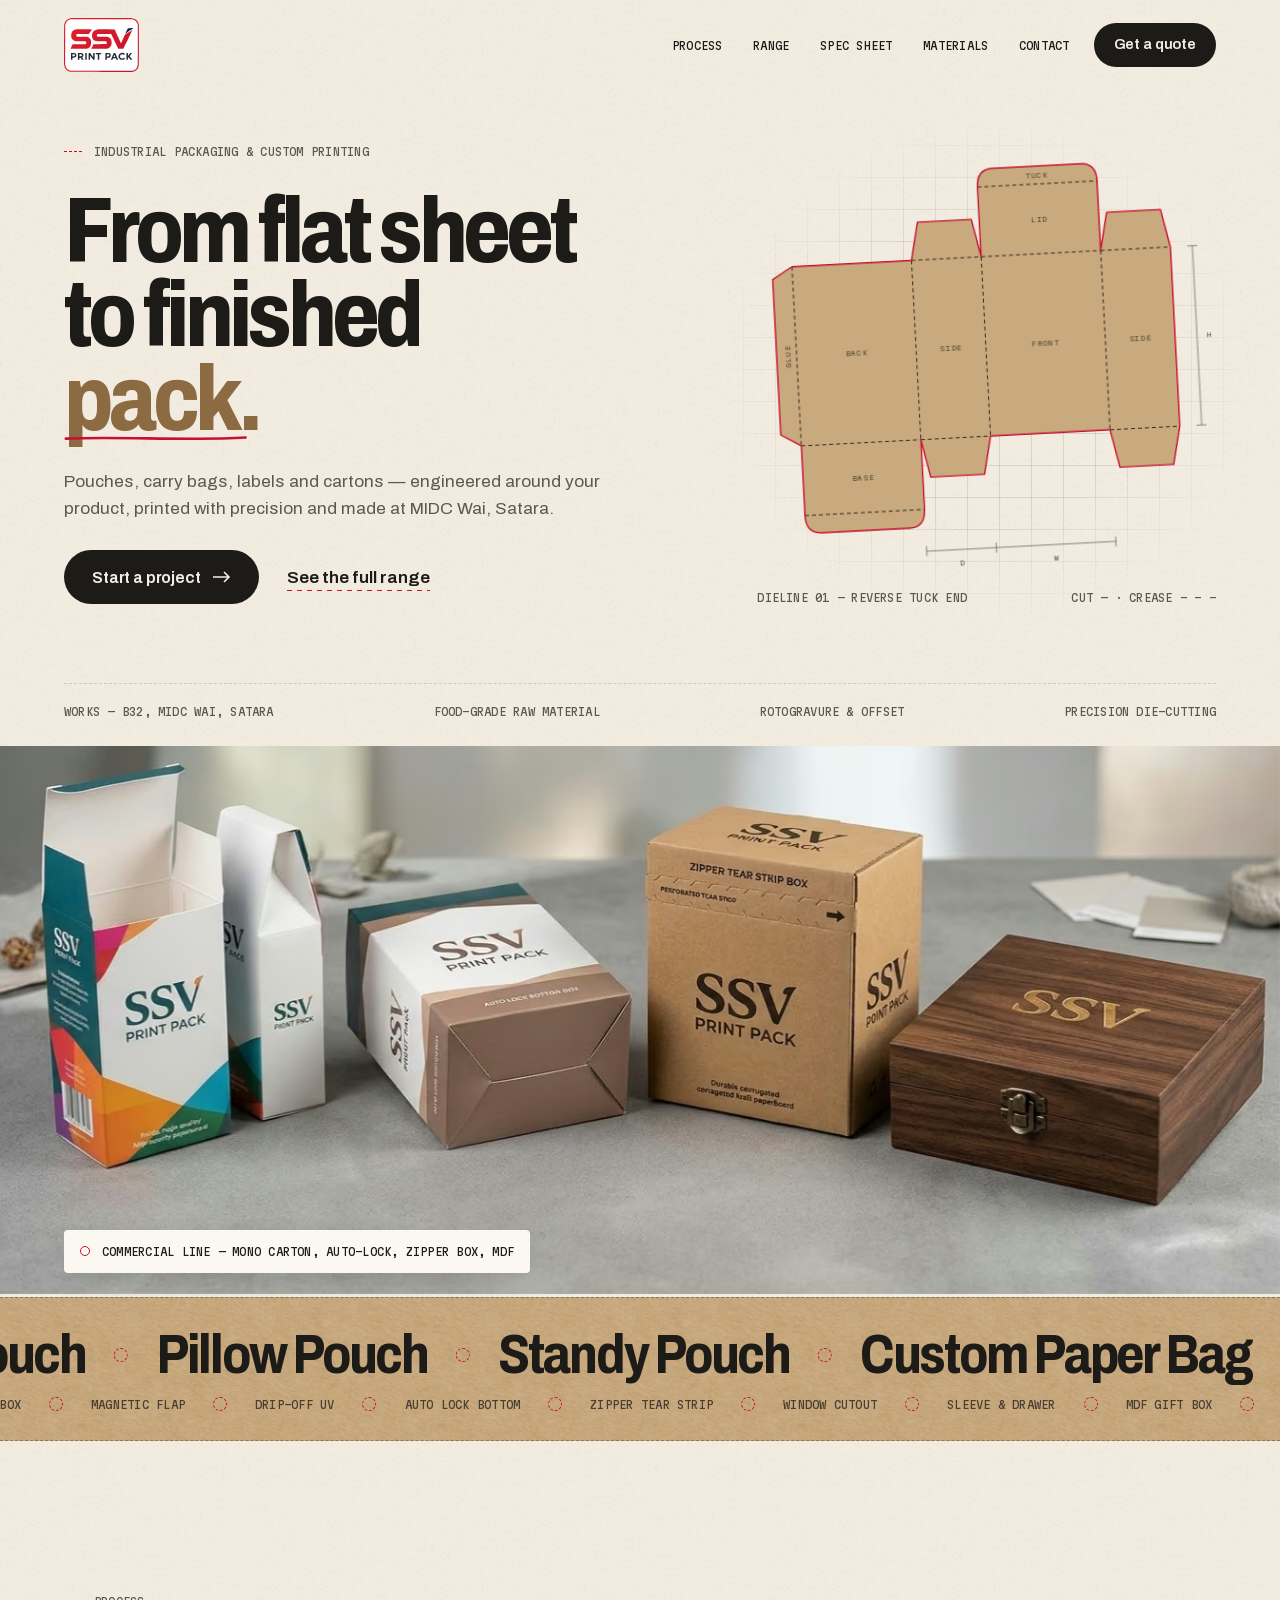
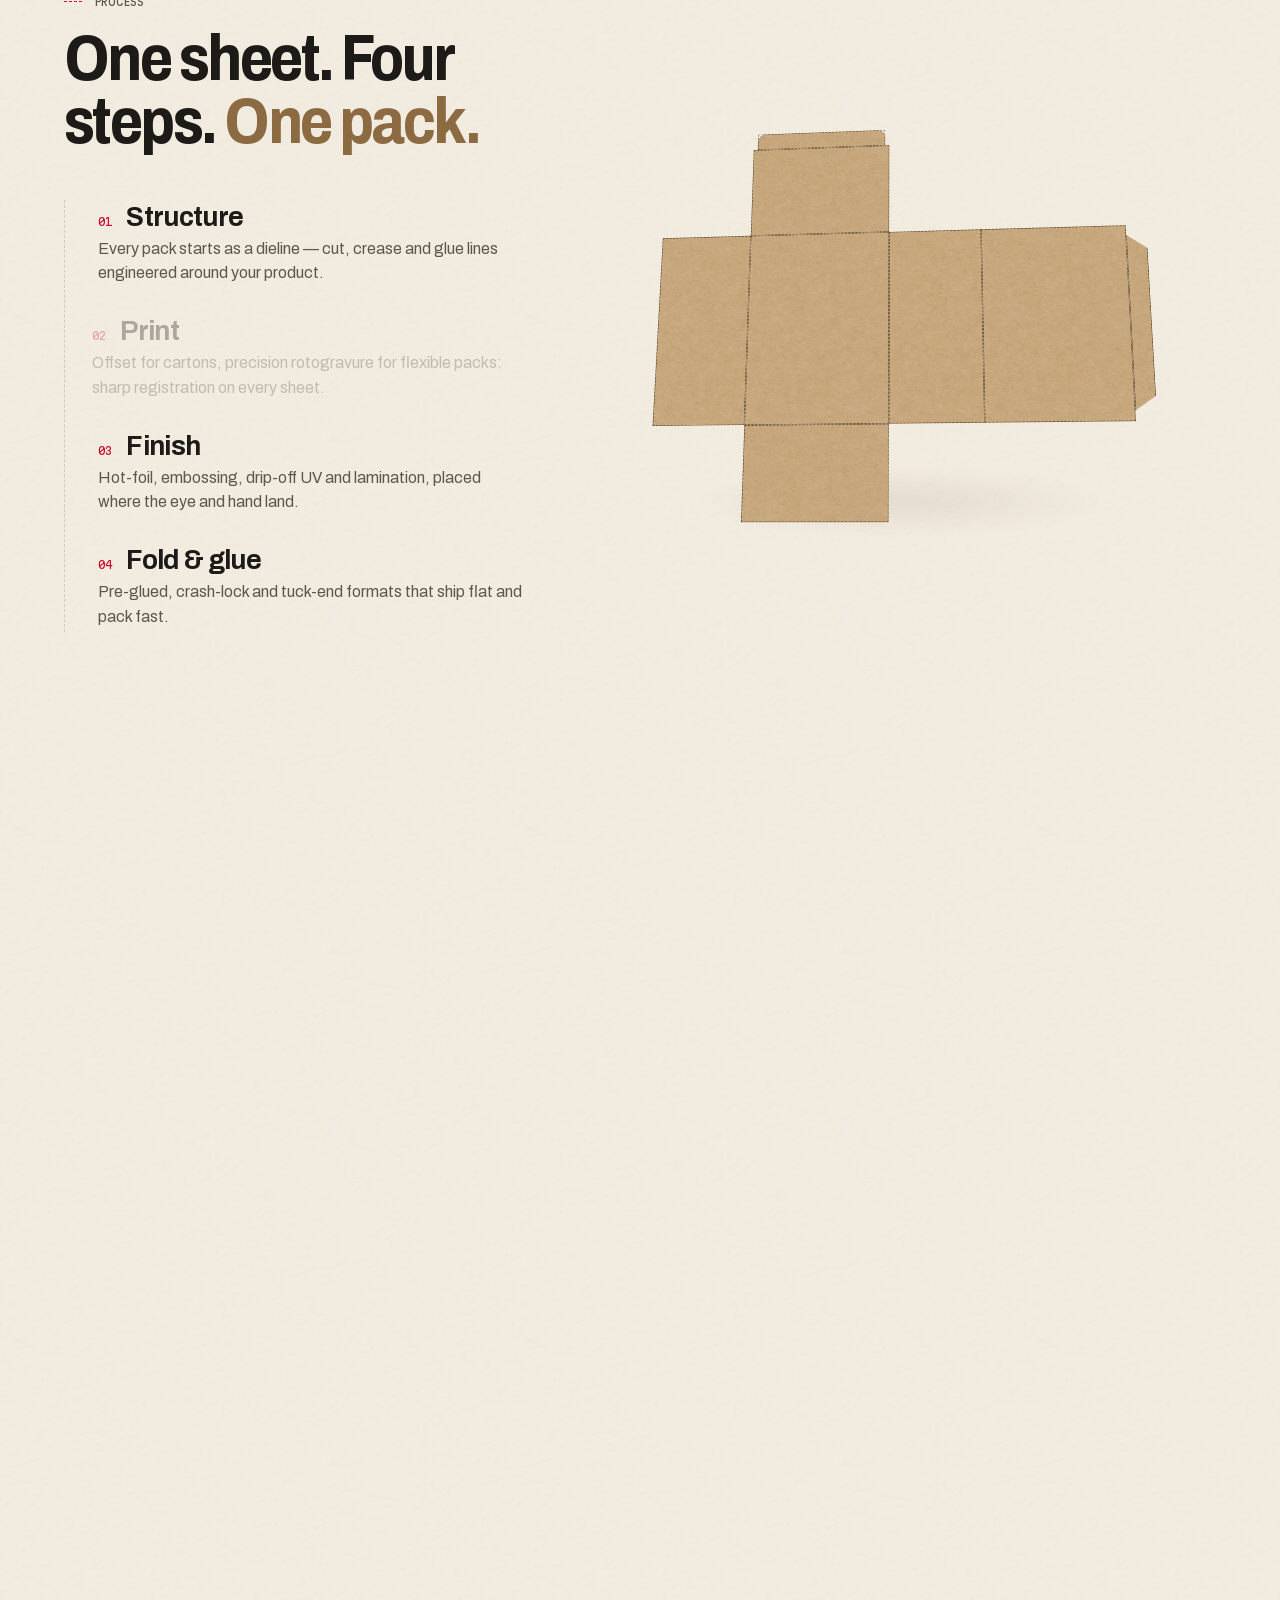
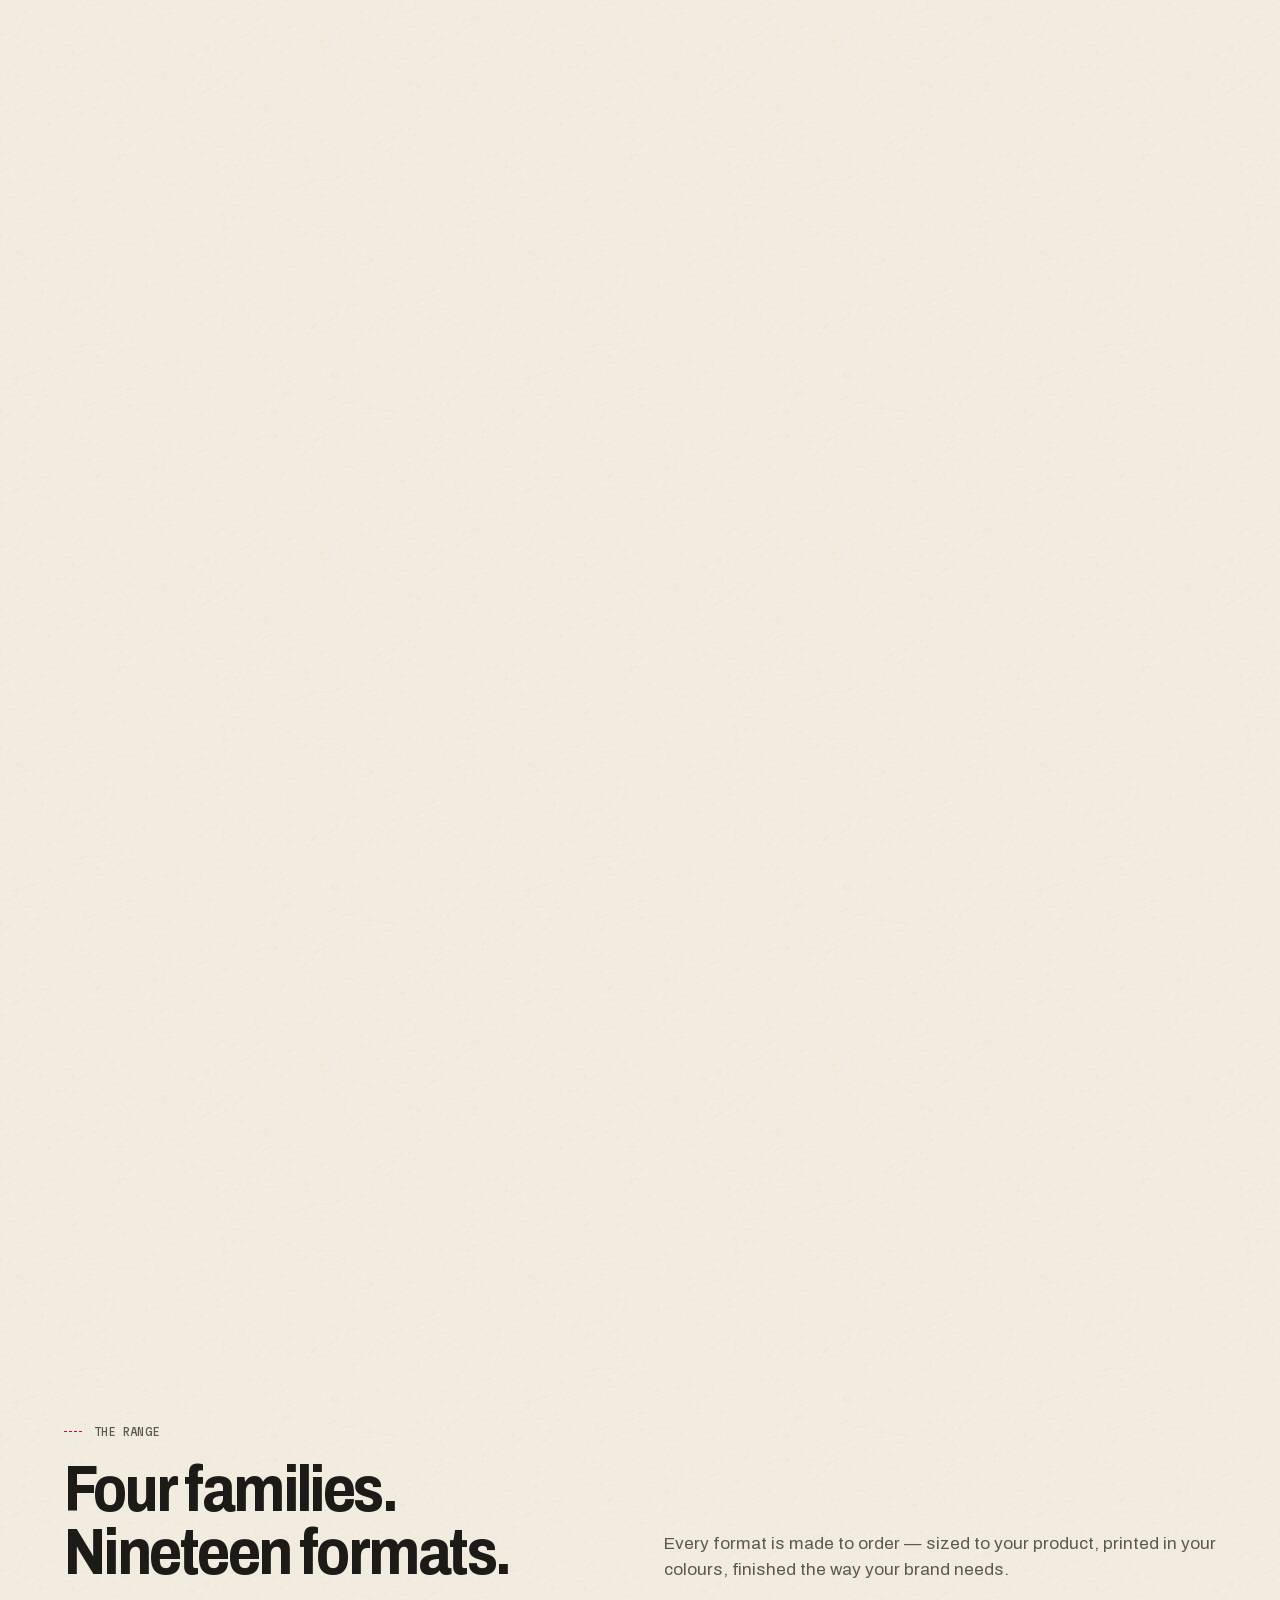
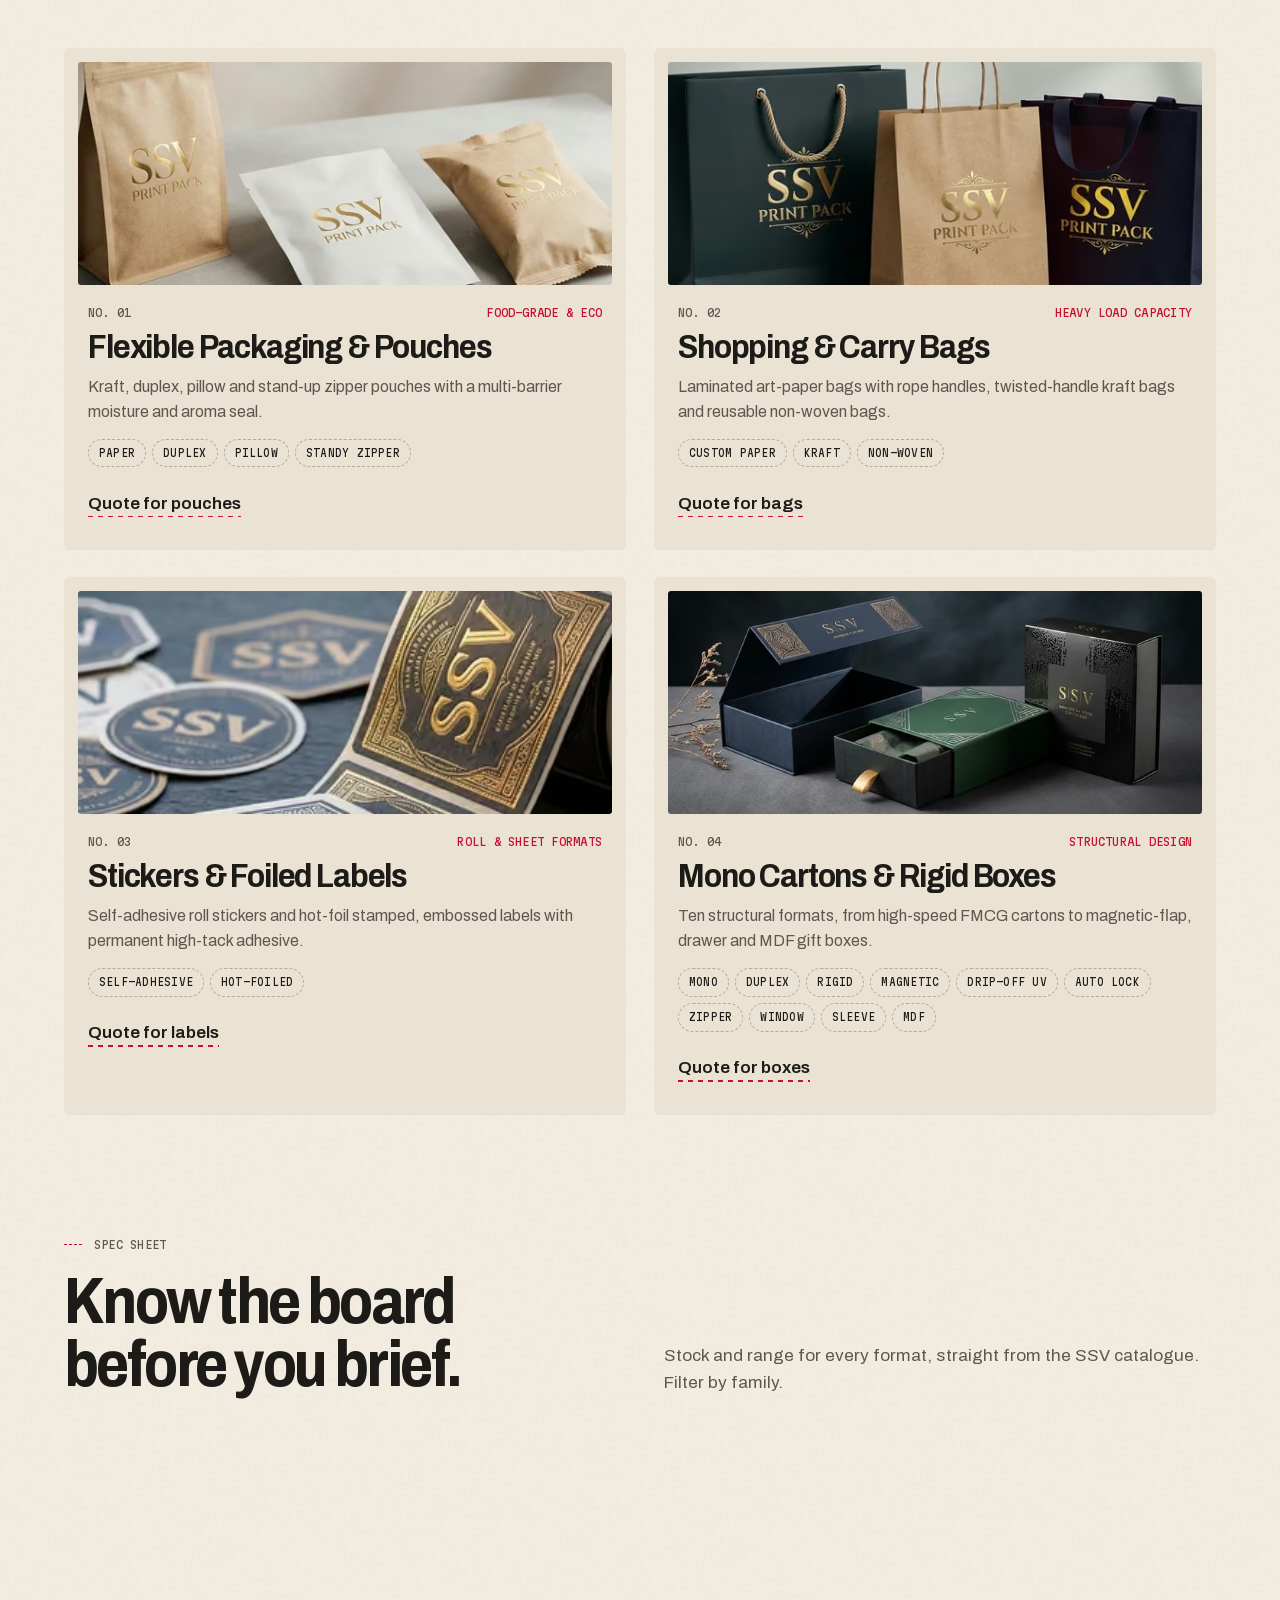
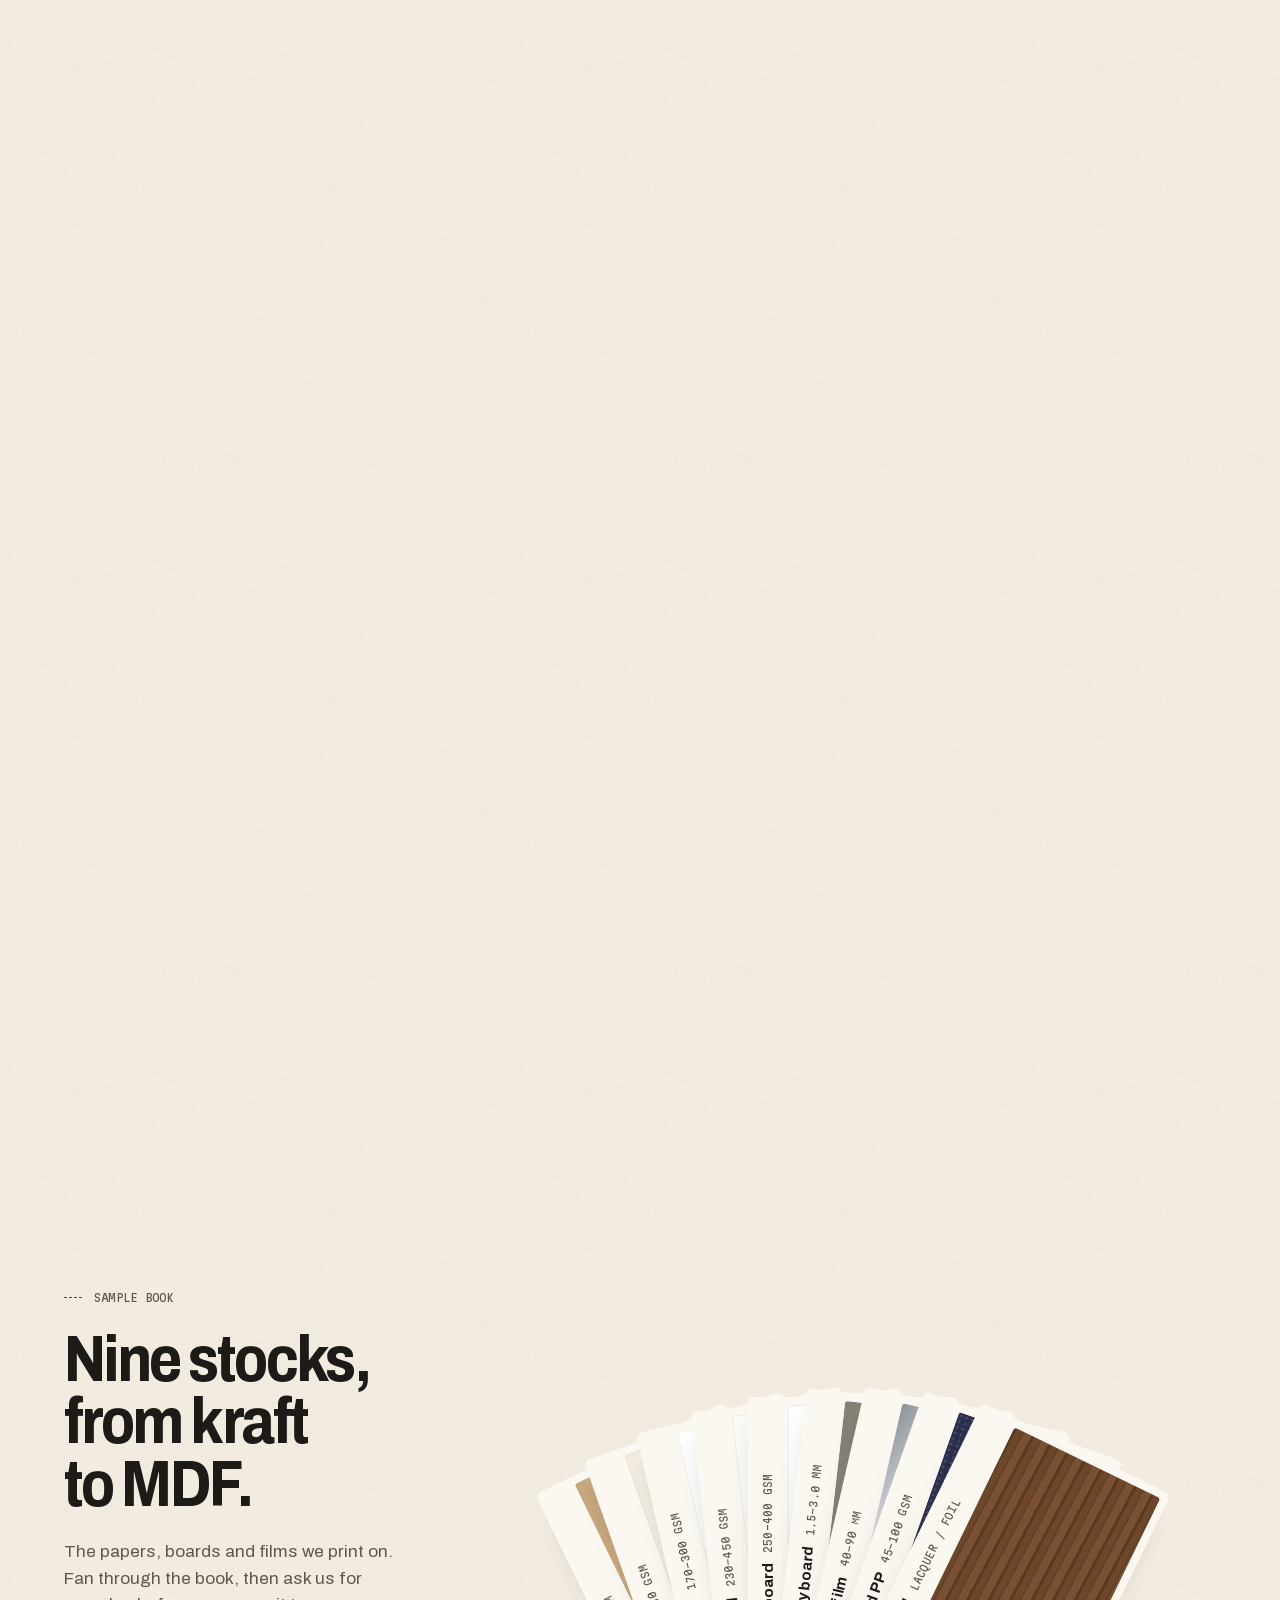
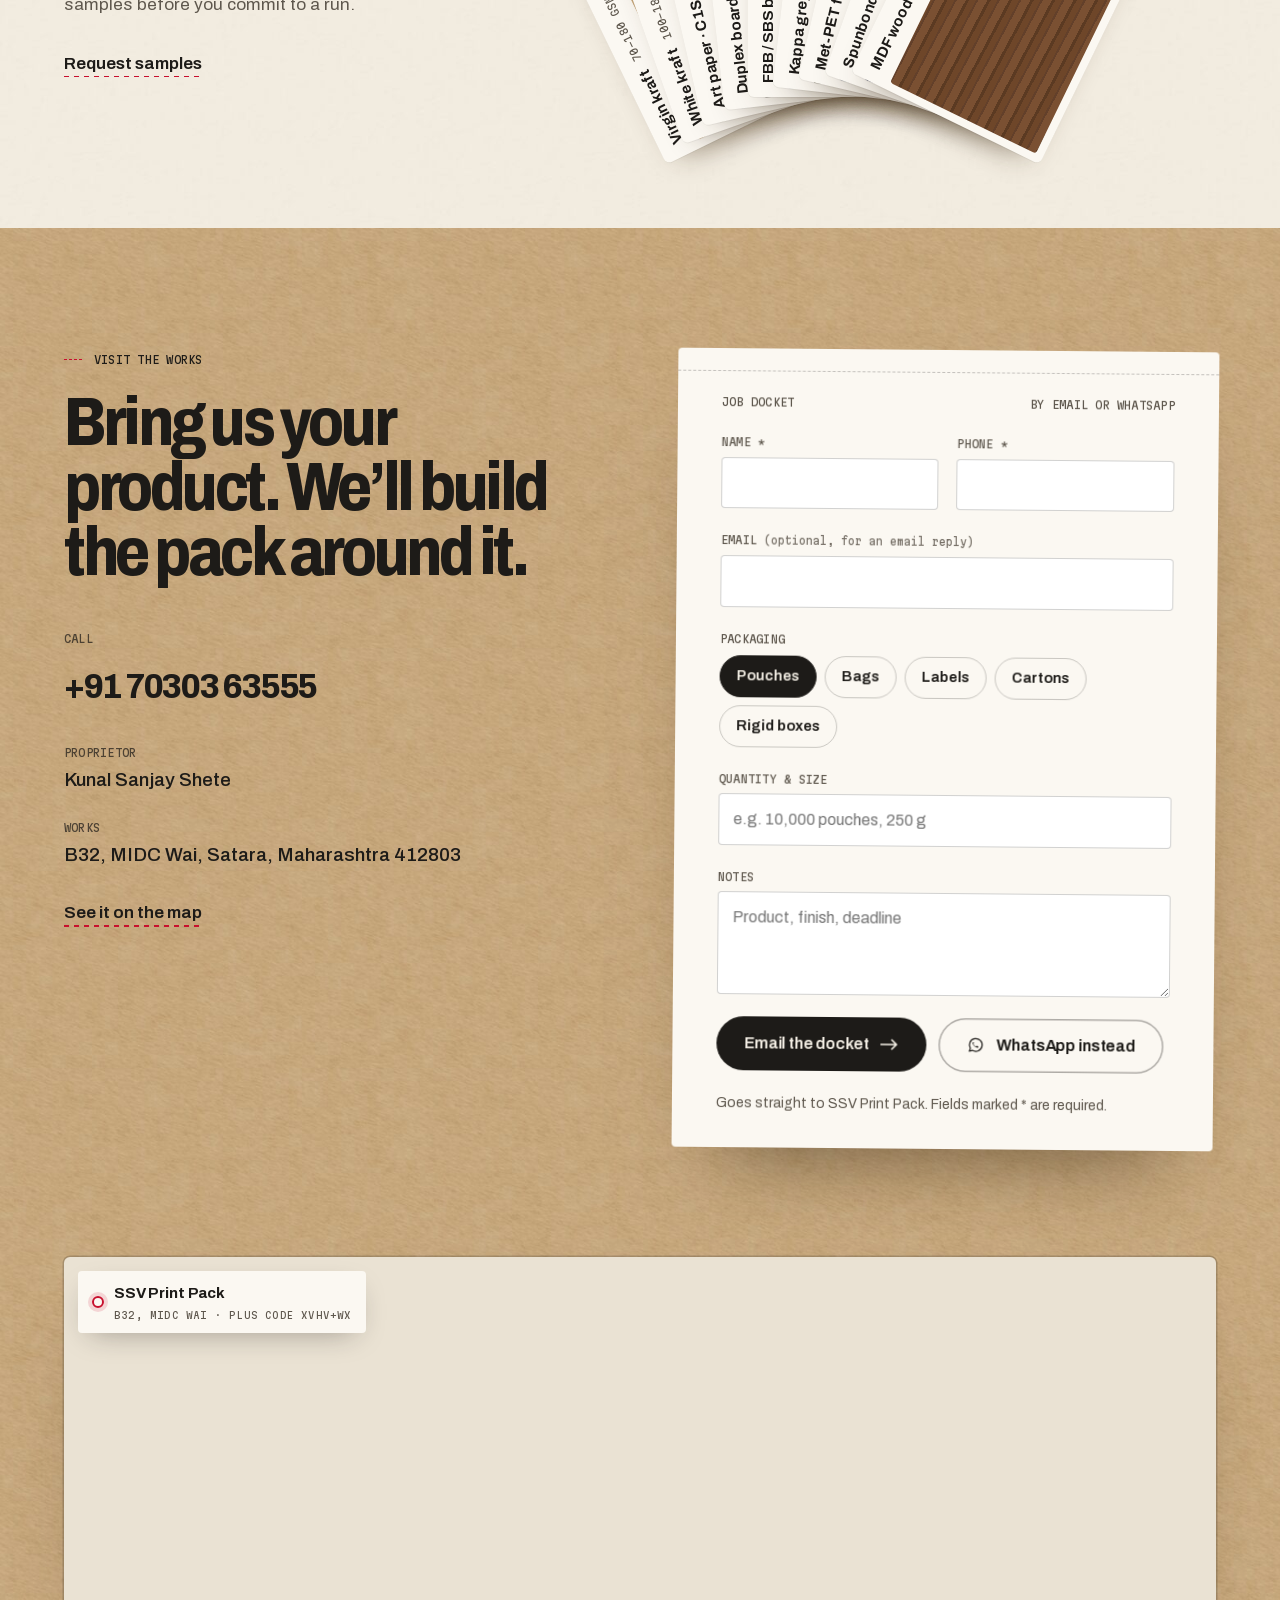
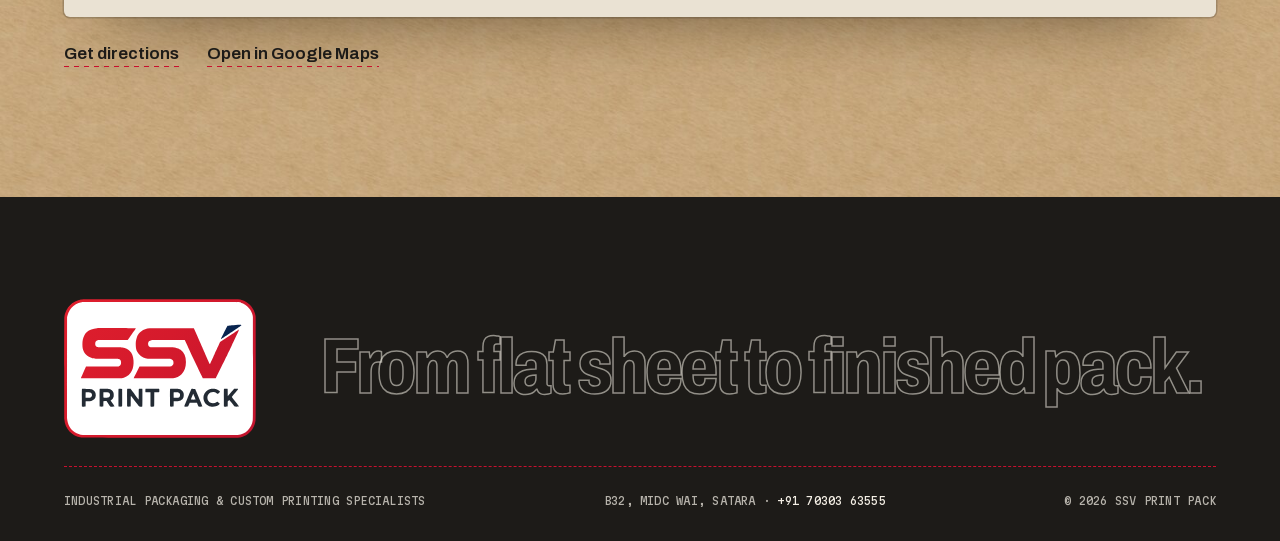
==== commit 275e4049: "Add the factory location map - Google Maps strip at the foot of the contact section, centred on the " ====
--- a/index.html
+++ b/index.html
@@ -47,11 +47,14 @@
     "telephone": "+91-7030363555",
     "address": {
       "@type": "PostalAddress",
-      "streetAddress": "B32, MIDC",
+      "streetAddress": "B32, Wai MIDC Road",
       "addressLocality": "Wai",
       "addressRegion": "Maharashtra",
+      "postalCode": "412803",
       "addressCountry": "IN"
     },
+    "geo": { "@type": "GeoCoordinates", "latitude": 17.979812, "longitude": 73.894937 },
+    "hasMap": "https://maps.app.goo.gl/EcNxVTeJdNXpfmDH7",
     "url": "https://ssvprintpack.com/",
     "logo": "https://ssvprintpack.com/assets/img/logo.png",
     "image": "https://ssvprintpack.com/og-image.jpg"
@@ -403,9 +406,9 @@
           <dl class="details">
             <div><dt class="mono">Call</dt><dd><a class="tel" href="tel:+917030363555">+91 70303 63555</a></dd></div>
             <div><dt class="mono">Proprietor</dt><dd>Kunal Sanjay Shete</dd></div>
-            <div><dt class="mono">Works</dt><dd>B32, MIDC Wai, Satara, Maharashtra</dd></div>
+            <div><dt class="mono">Works</dt><dd>B32, MIDC Wai, Satara, Maharashtra 412803</dd></div>
           </dl>
-          <a class="cut" href="https://maps.google.com/?q=MIDC+Wai+Satara+Maharashtra" target="_blank" rel="noopener">Open in Maps</a>
+          <a class="cut" href="#map">See it on the map</a>
         </div>
 
         <form class="docket" data-r style="--d: .12s" data-quote novalidate aria-labelledby="docket-title">
@@ -440,6 +443,18 @@
           <p class="form-note" data-form-note aria-live="polite">Goes straight to SSV Print Pack. Fields marked * are required.</p>
           <div class="stamp" aria-hidden="true"><span>Received</span><small data-stamp-date></small></div>
         </form>
+
+        <figure class="map" id="map" data-r>
+          <div class="map-frame">
+            <iframe src="https://maps.google.com/maps?q=17.979812,73.894937&amp;z=16&amp;hl=en&amp;output=embed" title="Map showing SSV Print Pack at B32, MIDC Wai" loading="lazy" referrerpolicy="no-referrer-when-downgrade" tabindex="-1" aria-hidden="true"></iframe>
+            <a class="map-link" href="https://maps.app.goo.gl/EcNxVTeJdNXpfmDH7" target="_blank" rel="noopener" aria-label="Open SSV Print Pack in Google Maps"></a>
+            <span class="map-tag" aria-hidden="true"><i></i><b>SSV Print Pack</b><span class="mono">B32, MIDC Wai · Plus code XVHV+WX</span></span>
+          </div>
+          <figcaption class="map-cap">
+            <a class="cut" href="https://www.google.com/maps/dir/?api=1&amp;destination=17.979812,73.894937" target="_blank" rel="noopener">Get directions</a>
+            <a class="cut" href="https://maps.app.goo.gl/EcNxVTeJdNXpfmDH7" target="_blank" rel="noopener">Open in Google Maps</a>
+          </figcaption>
+        </figure>
       </div>
     </section>
   </main>
--- a/assets/css/site.css
+++ b/assets/css/site.css
@@ -385,7 +385,7 @@
 .m-mdf { background: repeating-linear-gradient(92deg, #5B3A22 0 3px, #6E4629 3px 9px, #63402A 9px 11px, #7A5032 11px 19px); }
 
 /* ---------- contact ---------- */
-.contact { background: var(--kraft) var(--tex-kraft); background-size: 420px; }
+.contact { overflow-x: clip; background: var(--kraft) var(--tex-kraft); background-size: 420px; }
 .contact-grid { display: grid; grid-template-columns: minmax(0, 1fr) minmax(0, 1fr); gap: clamp(36px, 5.5vw, 96px); align-items: start; }
 .contact-copy { display: grid; justify-items: start; }
 .contact-h { margin: 22px 0 0; font-weight: 760; font-stretch: 82%; font-size: clamp(42px, 5.4vw, 80px); line-height: .94; letter-spacing: -.05em; text-wrap: balance; }
@@ -420,10 +420,23 @@
 .form-note a { text-decoration: underline; text-underline-offset: 3px; }
 .hp { position: absolute; left: -9999px; width: 1px; height: 1px; overflow: hidden; }
 /* Success: a "received" rubber stamp lands on the docket. */
-.stamp { position: absolute; right: clamp(16px, 4vw, 40px); top: 50px; z-index: 2; display: grid; justify-items: center; gap: 2px; padding: 10px 16px 8px; border: 3px solid var(--red); border-radius: 6px; color: var(--red); font-family: var(--mono); font-stretch: 87.5%; font-size: 20px; font-weight: 600; letter-spacing: .14em; text-transform: uppercase; line-height: 1.1; mix-blend-mode: multiply; pointer-events: none; opacity: 0; transform: rotate(-9deg) scale(1.6); }
+.stamp { position: absolute; right: clamp(16px, 4vw, 40px); top: 50px; z-index: 2; display: grid; justify-items: center; gap: 2px; padding: 10px 16px 8px; border: 3px solid var(--red); border-radius: 6px; color: var(--red); font-family: var(--mono); font-stretch: 87.5%; font-size: 20px; font-weight: 600; letter-spacing: .14em; text-transform: uppercase; line-height: 1.1; mix-blend-mode: multiply; pointer-events: none; opacity: 0; visibility: hidden; transform: rotate(-9deg); }
 .stamp small { font-size: 10px; font-weight: 400; letter-spacing: .1em; }
-.docket.is-sent .stamp { animation: stamp .55s cubic-bezier(.2, 1.4, .4, 1) forwards; }
+.docket.is-sent .stamp { visibility: visible; animation: stamp .55s cubic-bezier(.2, 1.4, .4, 1) forwards; }
 @keyframes stamp { 0% { opacity: 0; transform: rotate(-9deg) scale(1.6); } 60% { opacity: .95; transform: rotate(-9deg) scale(.96); } 100% { opacity: .9; transform: rotate(-9deg) scale(1); } }
+
+/* Factory map: a quiet, non-interactive embed (it never traps scrolling); clicking opens Google Maps. */
+.map { grid-column: 1 / -1; margin: clamp(16px, 3vw, 40px) 0 0; }
+.map-frame { position: relative; aspect-ratio: 16 / 5; min-height: 280px; overflow: hidden; border-radius: 6px; background: var(--paper-2); box-shadow: 0 0 0 1.5px rgba(29, 27, 24, .2), 0 40px 70px -50px rgba(40, 26, 8, .7); }
+.map-frame iframe { position: absolute; inset: 0; width: 100%; height: 100%; border: 0; pointer-events: none; filter: saturate(.45) sepia(.12) contrast(1.04); transition: filter .9s var(--ease); }
+.map-link { position: absolute; inset: 0; z-index: 2; border-radius: inherit; }
+.map-link:focus-visible { outline-offset: -6px; }
+.map-tag { position: absolute; left: 14px; top: 14px; z-index: 3; display: grid; grid-template-columns: auto 1fr; align-items: center; gap: 2px 10px; padding: 10px 14px; border-radius: 4px; background: var(--sheet); box-shadow: 0 10px 30px -12px rgba(29, 27, 24, .4); pointer-events: none; }
+.map-tag i { grid-row: 1 / span 2; width: 12px; height: 12px; border: 2px solid var(--red); border-radius: 50%; box-shadow: 0 0 0 4px rgba(200, 16, 46, .15); }
+.map-tag b { font-size: 15px; font-weight: 700; letter-spacing: -.01em; }
+.map-tag .mono { font-size: 10px; color: var(--mute); }
+.map-cap { display: flex; flex-wrap: wrap; gap: 8px 28px; margin-top: 14px; }
+@media (hover: hover) { .map-frame:hover iframe { filter: none; } }
 
 /* ---------- footer ---------- */
 .foot { padding: clamp(72px, 8vw, 110px) var(--pad) 32px; overflow: hidden; background: var(--ink); color: var(--paper); }
@@ -467,6 +480,7 @@
   .sw-meta b { line-height: 34px; font-size: 13.5px; }
   .docket { transform: none; }
   .docket-foot .btn { flex: 1 1 220px; }
+  .map-frame { aspect-ratio: 4 / 3; min-height: 0; }
 }
 @media (max-width: 560px) {
   .fold { --cam: .56; }
